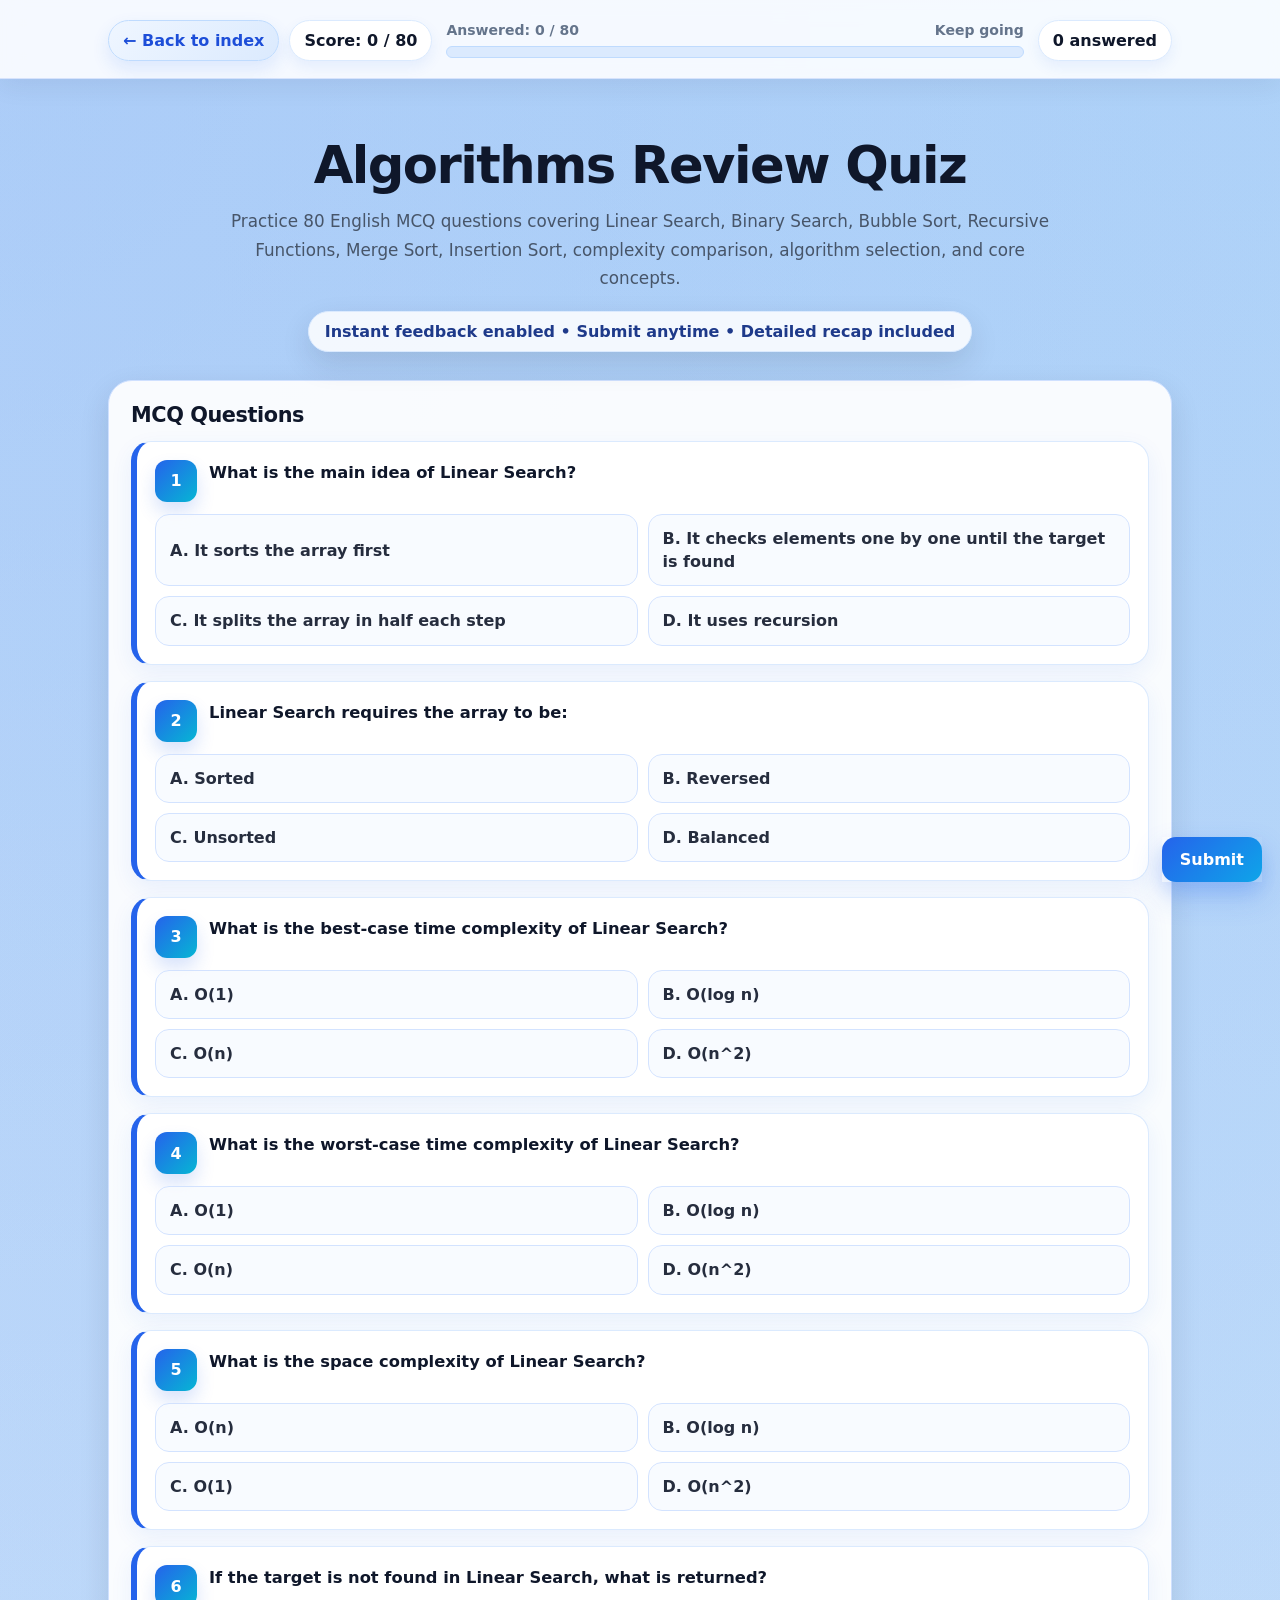
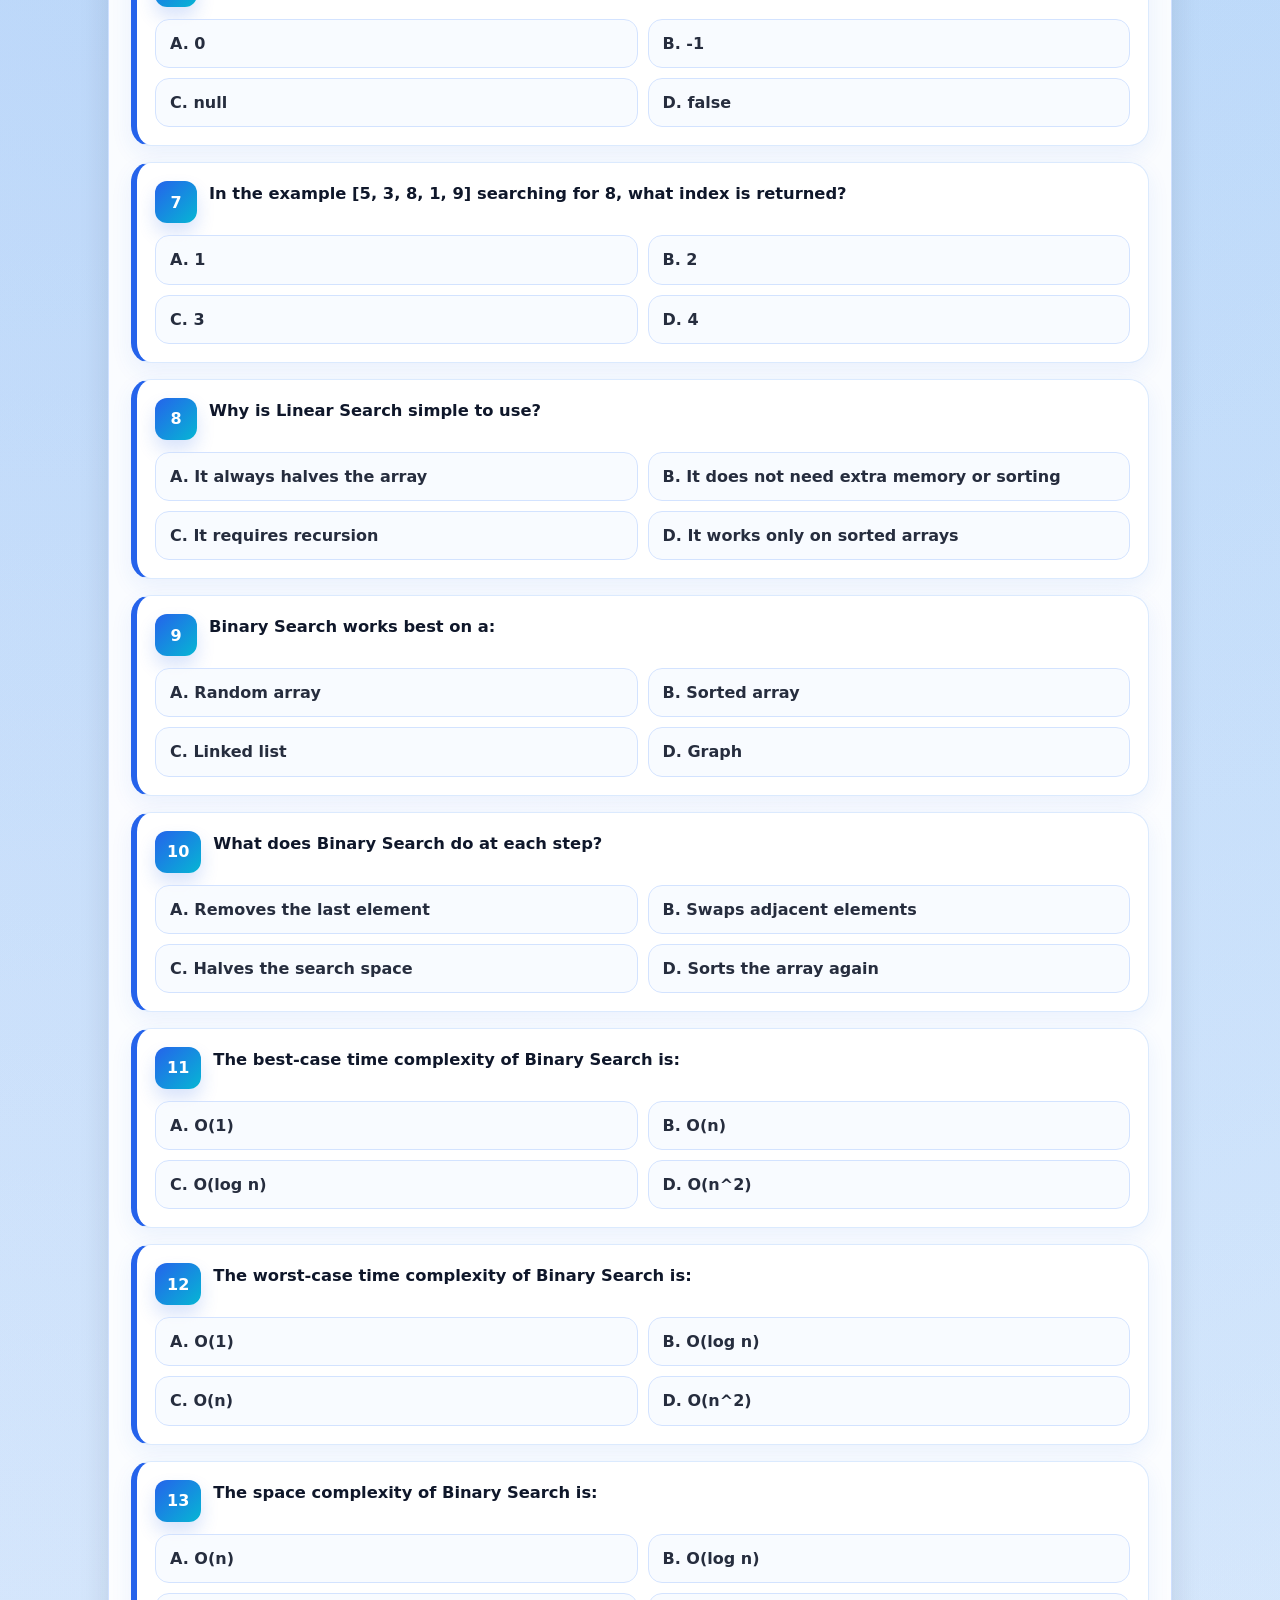
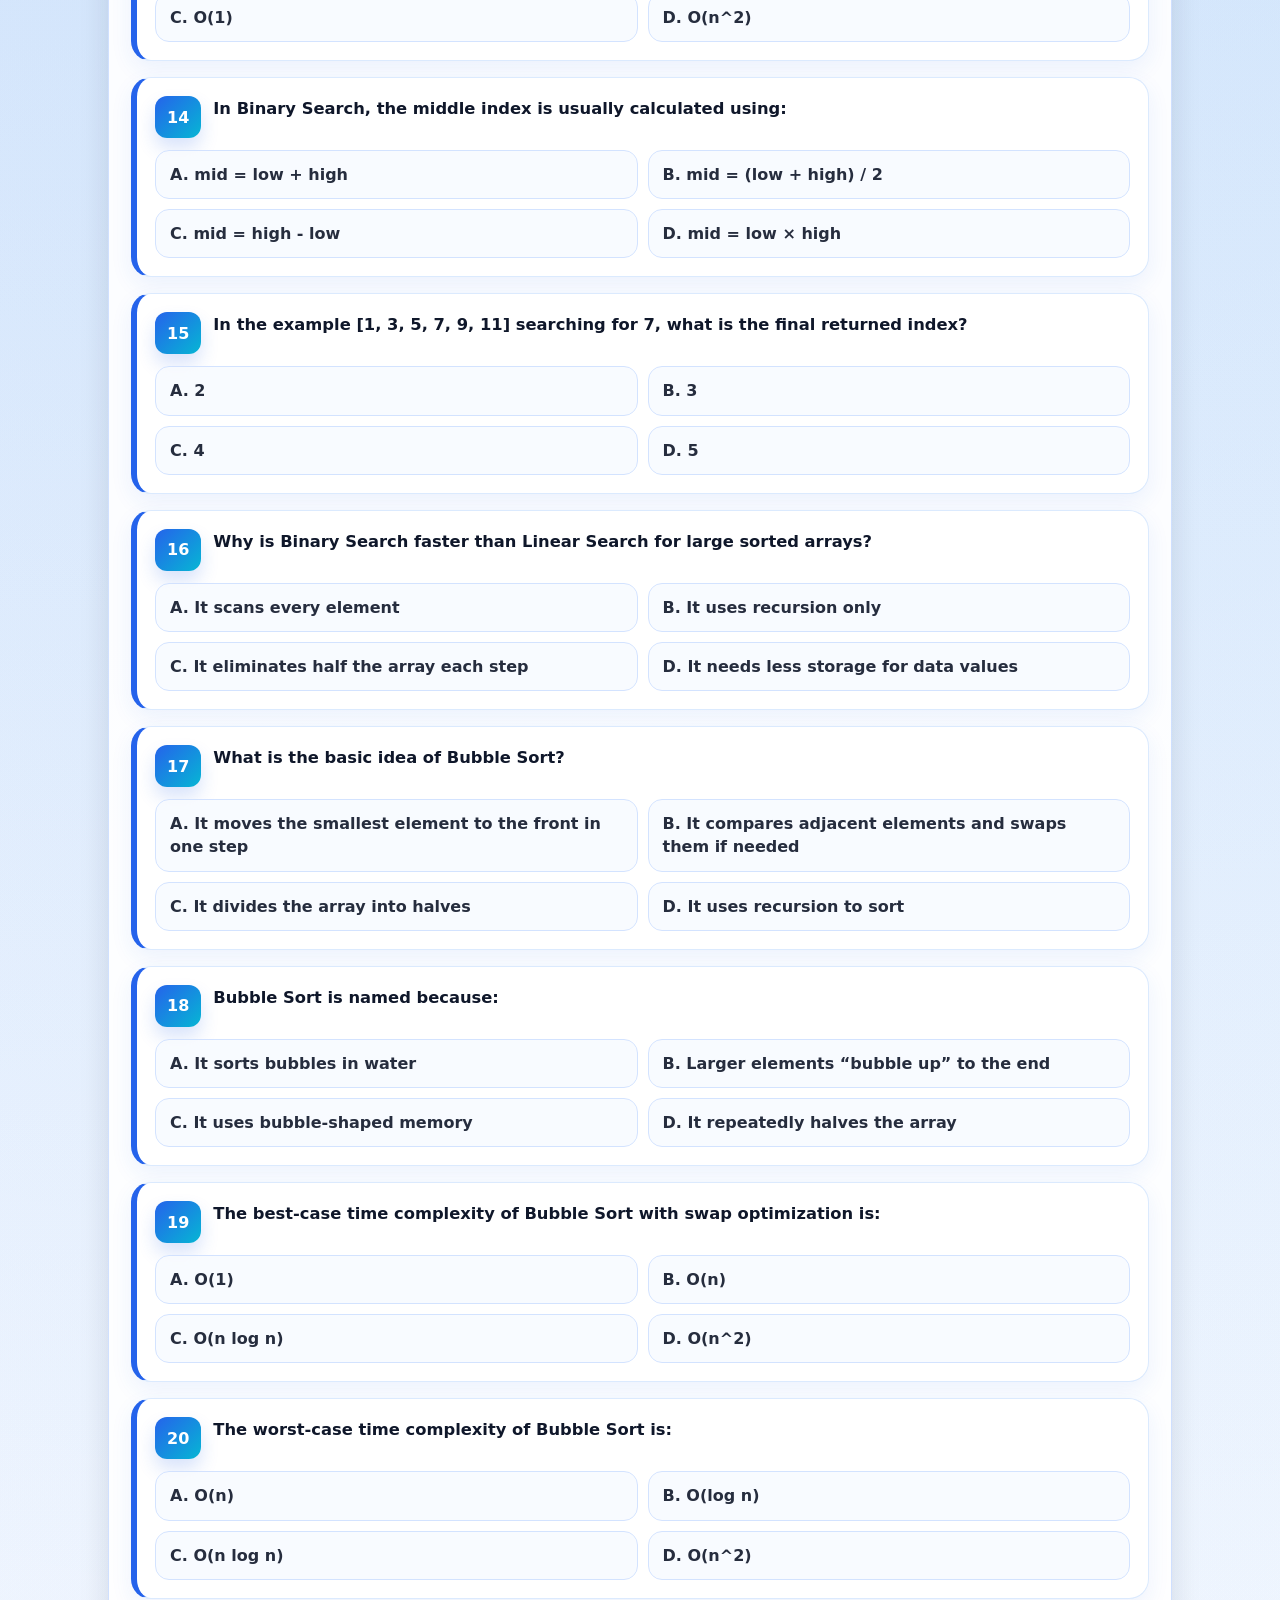
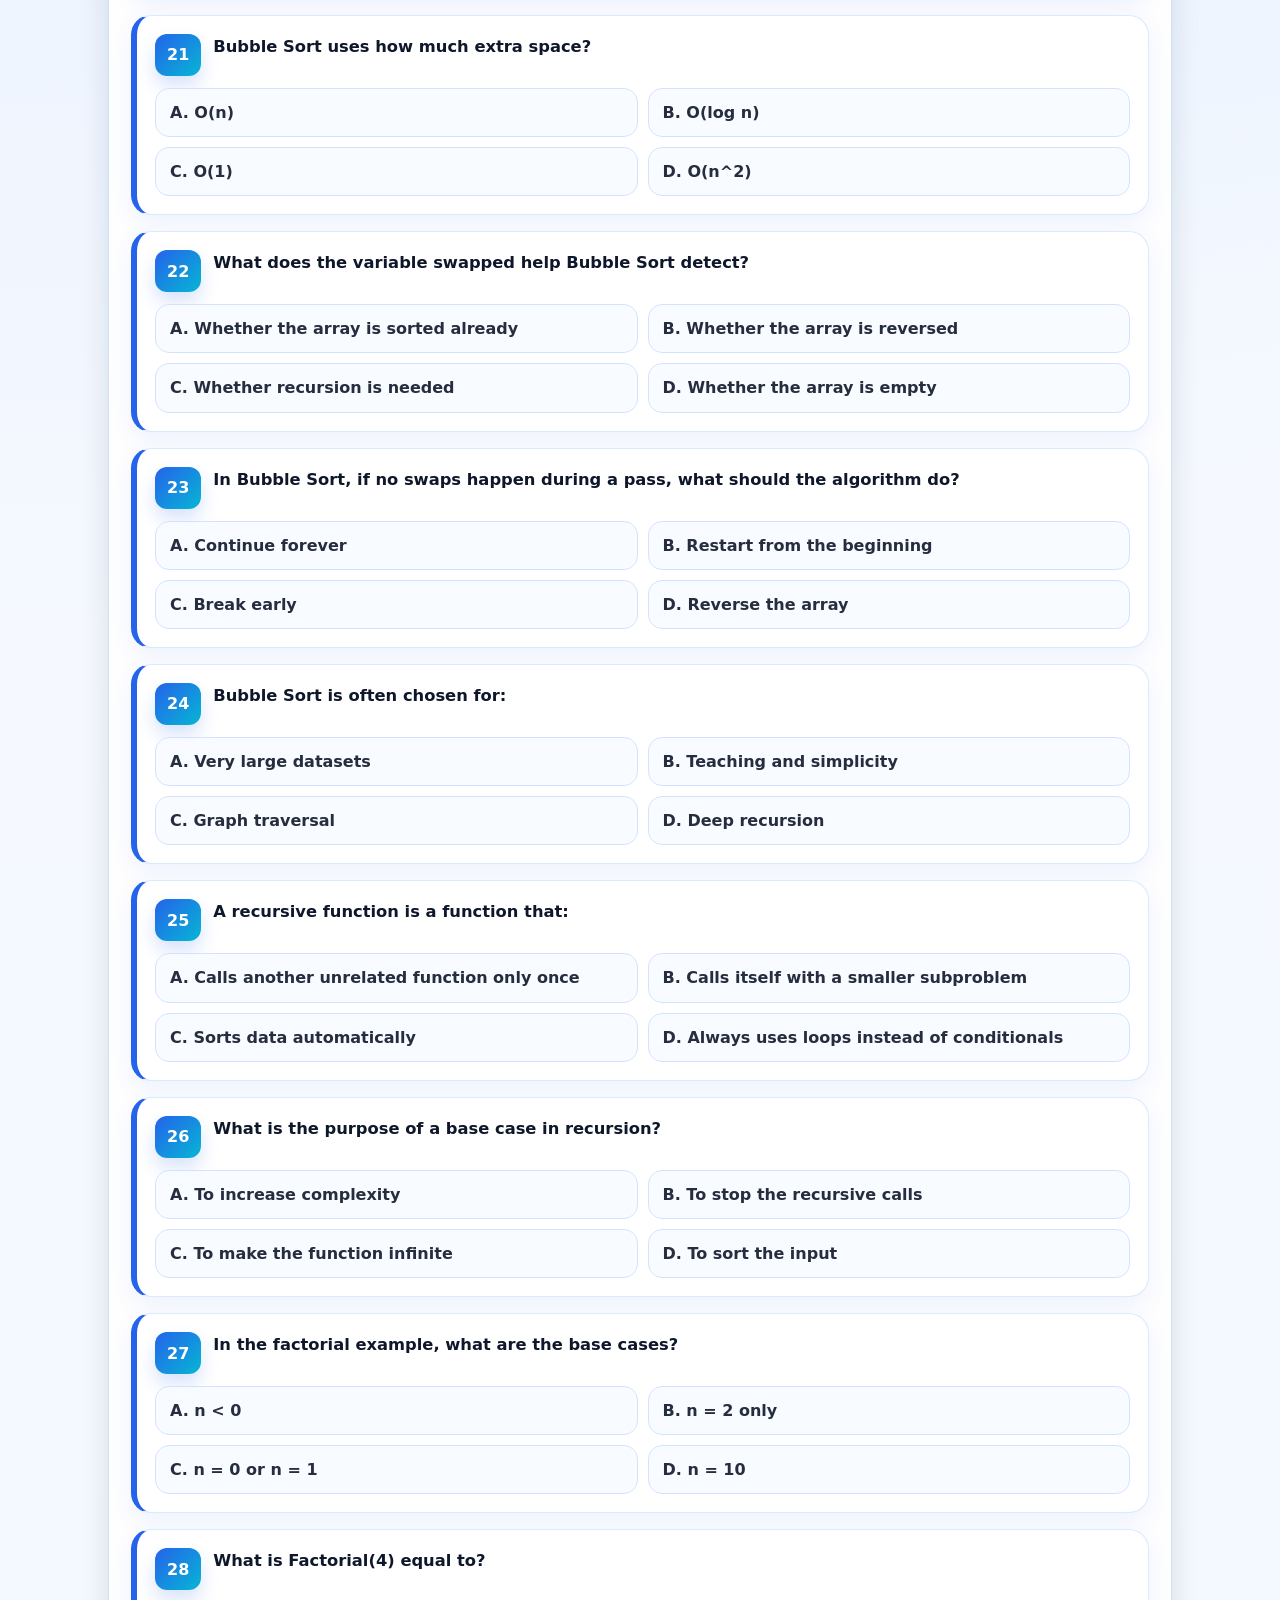
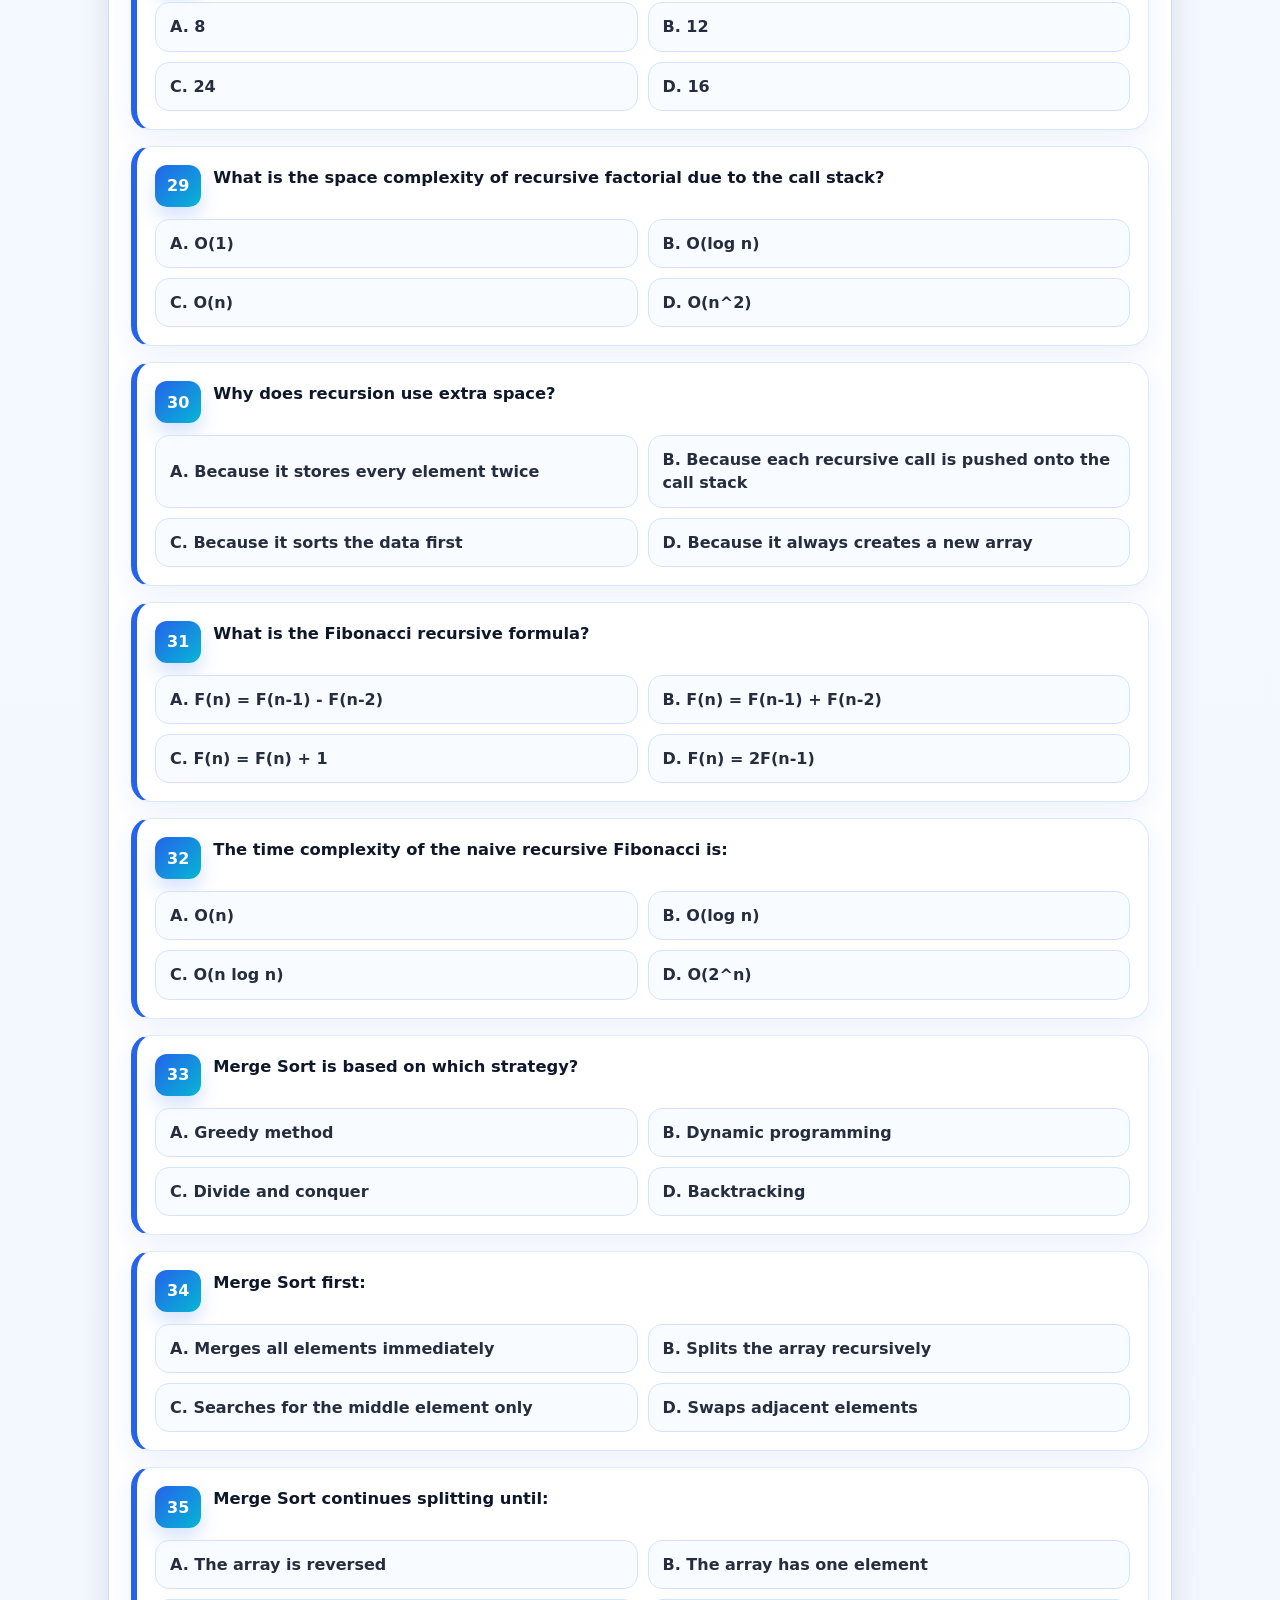
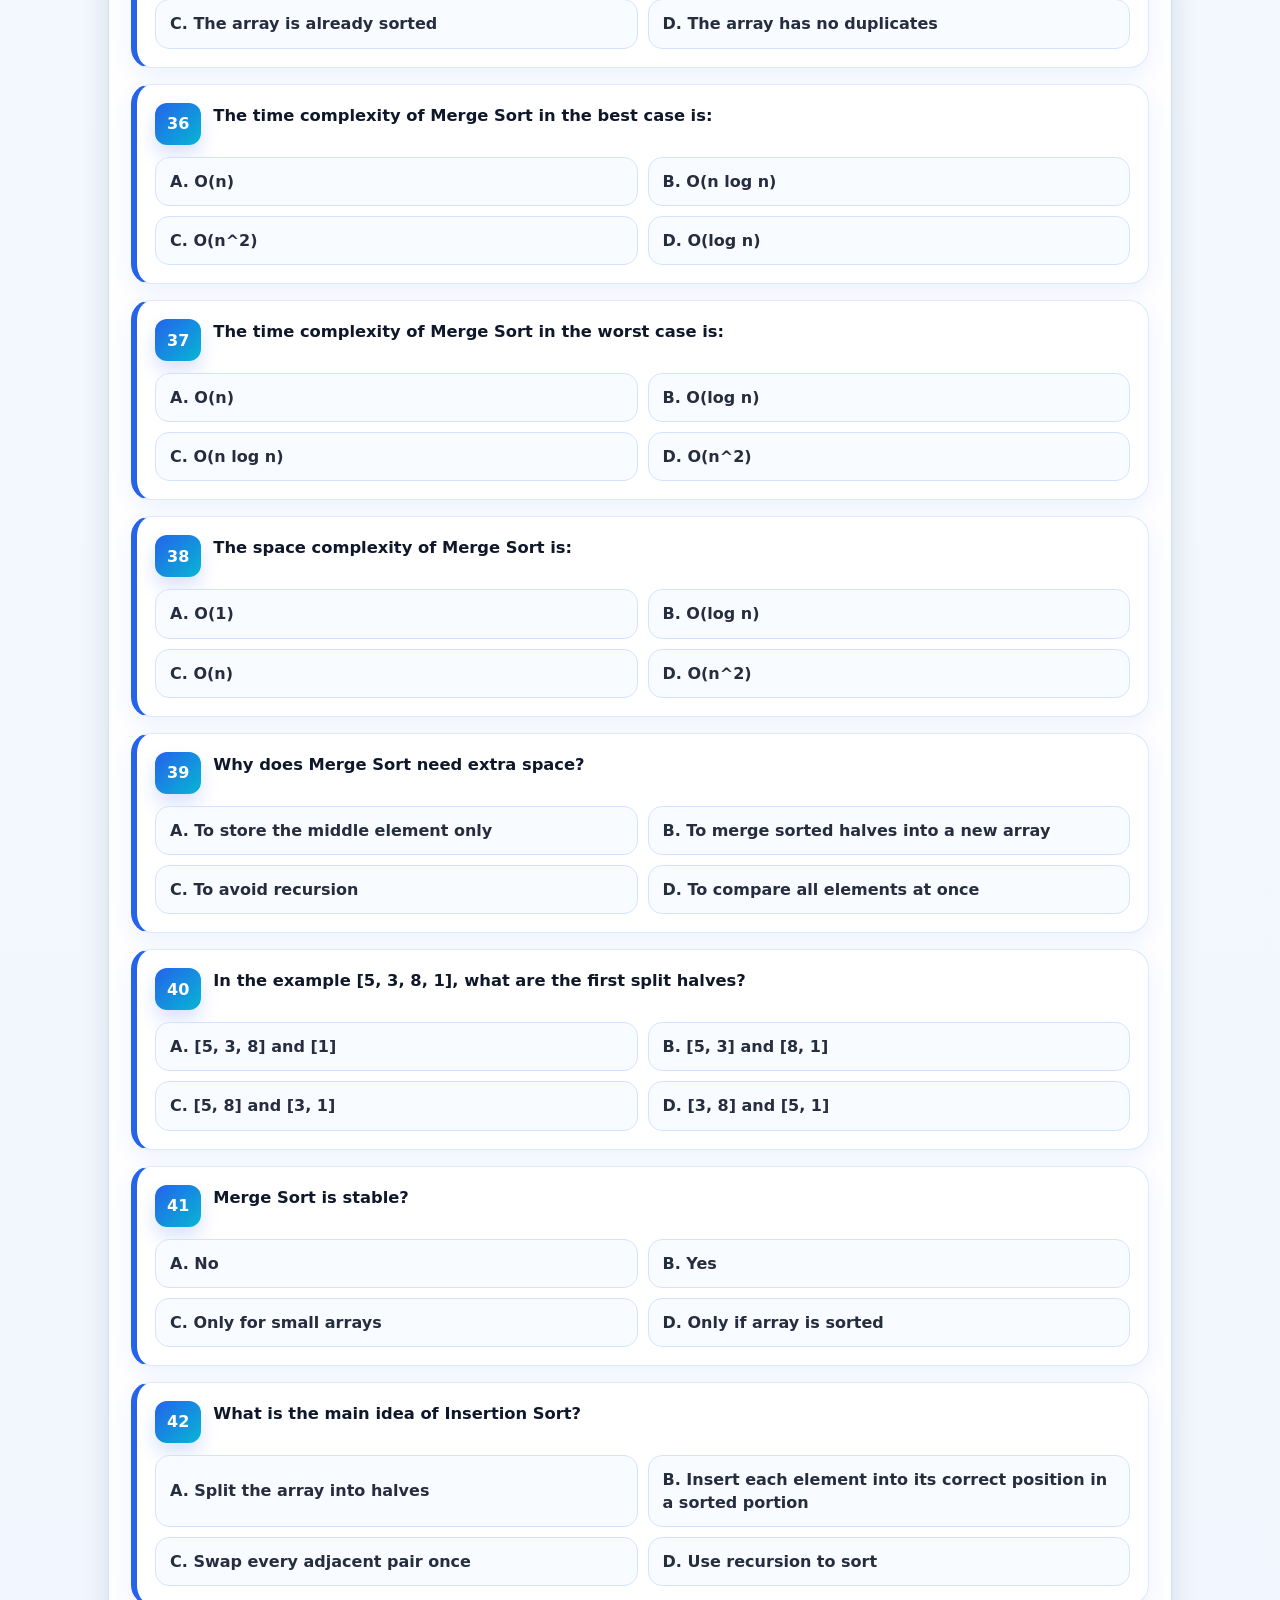
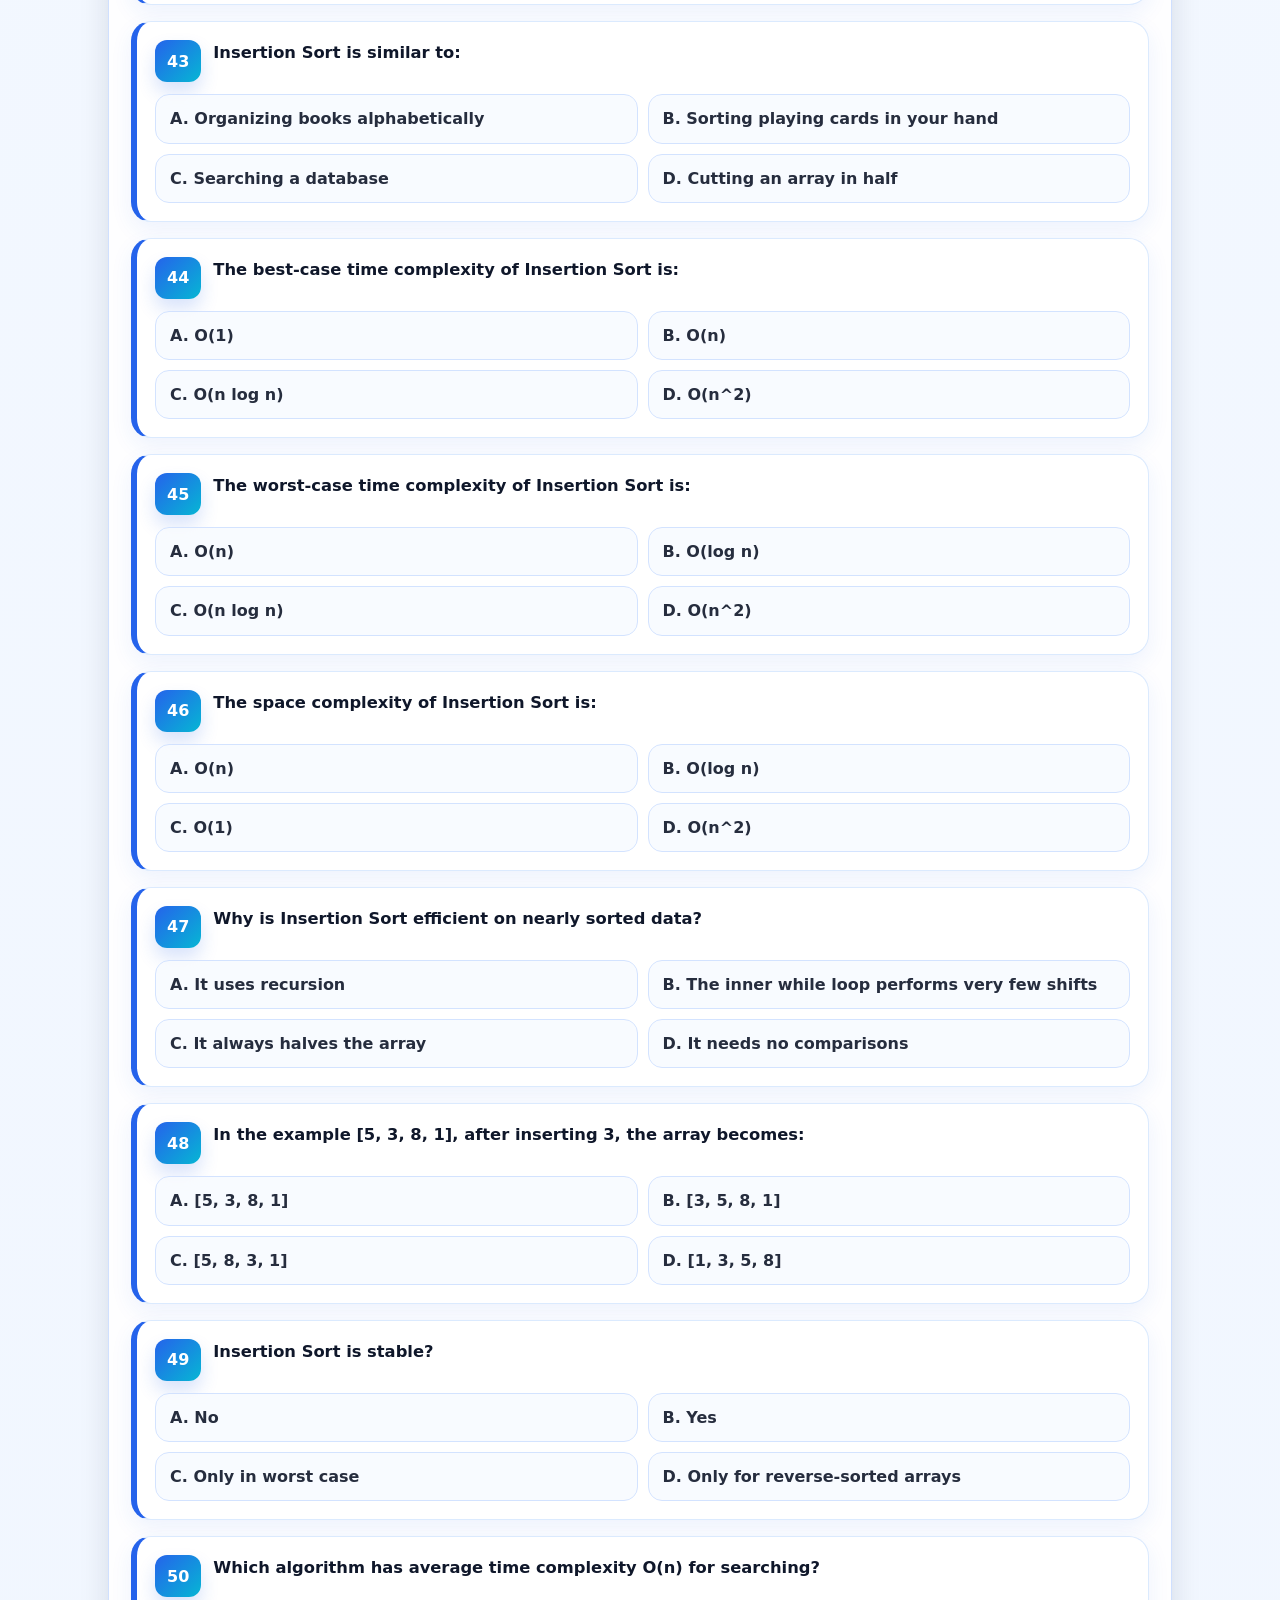
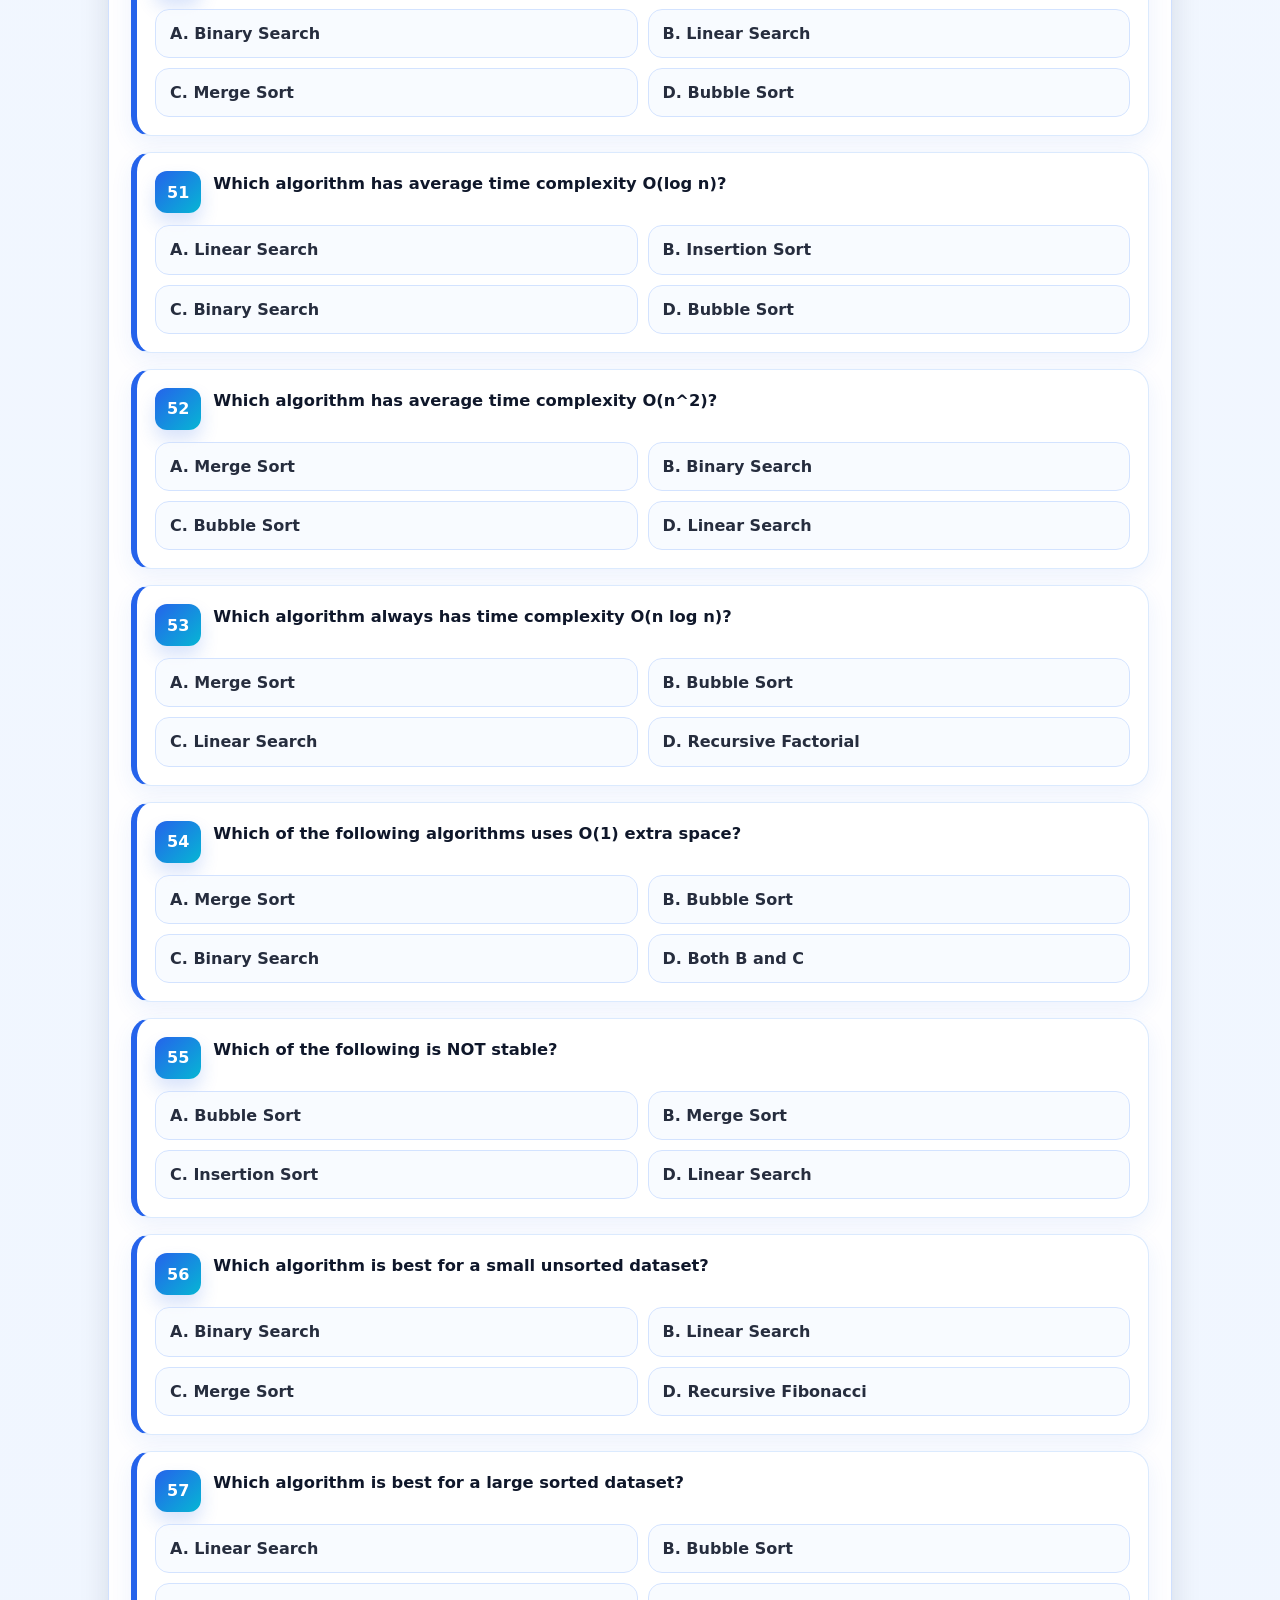
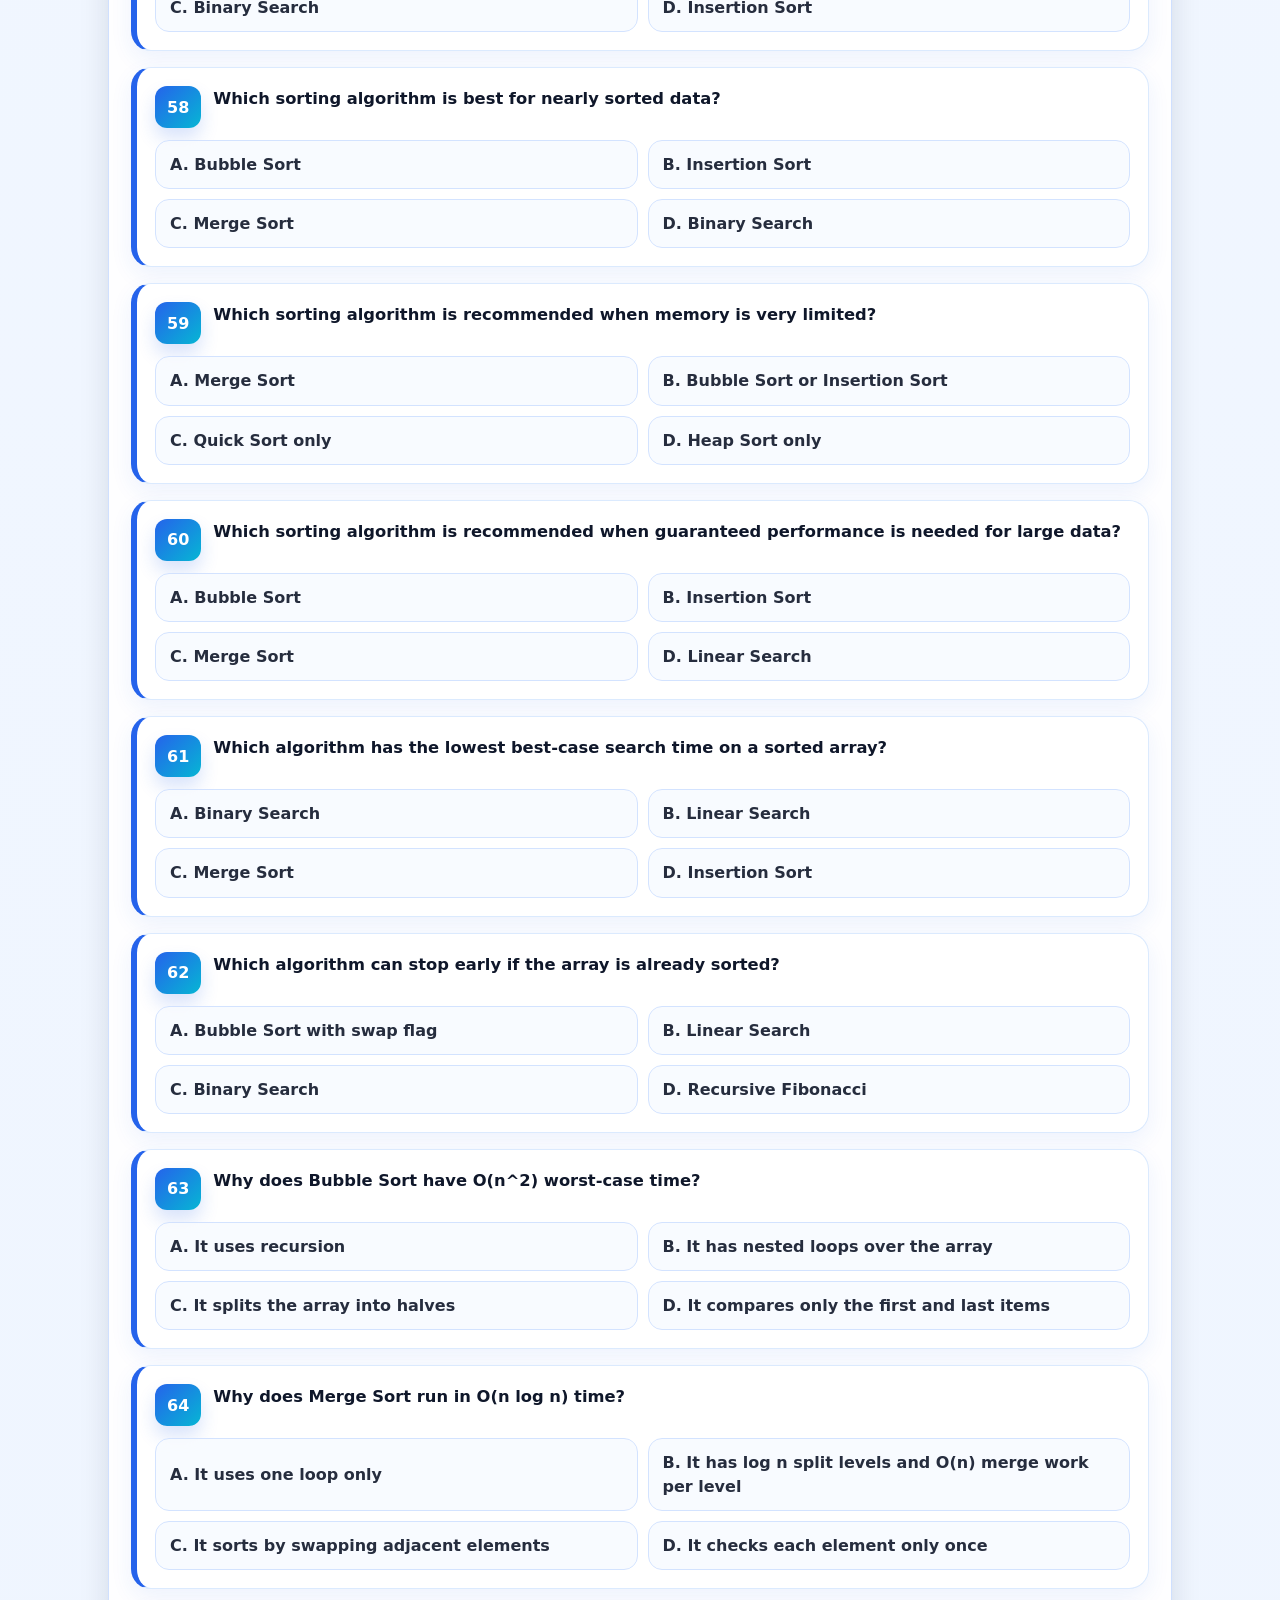
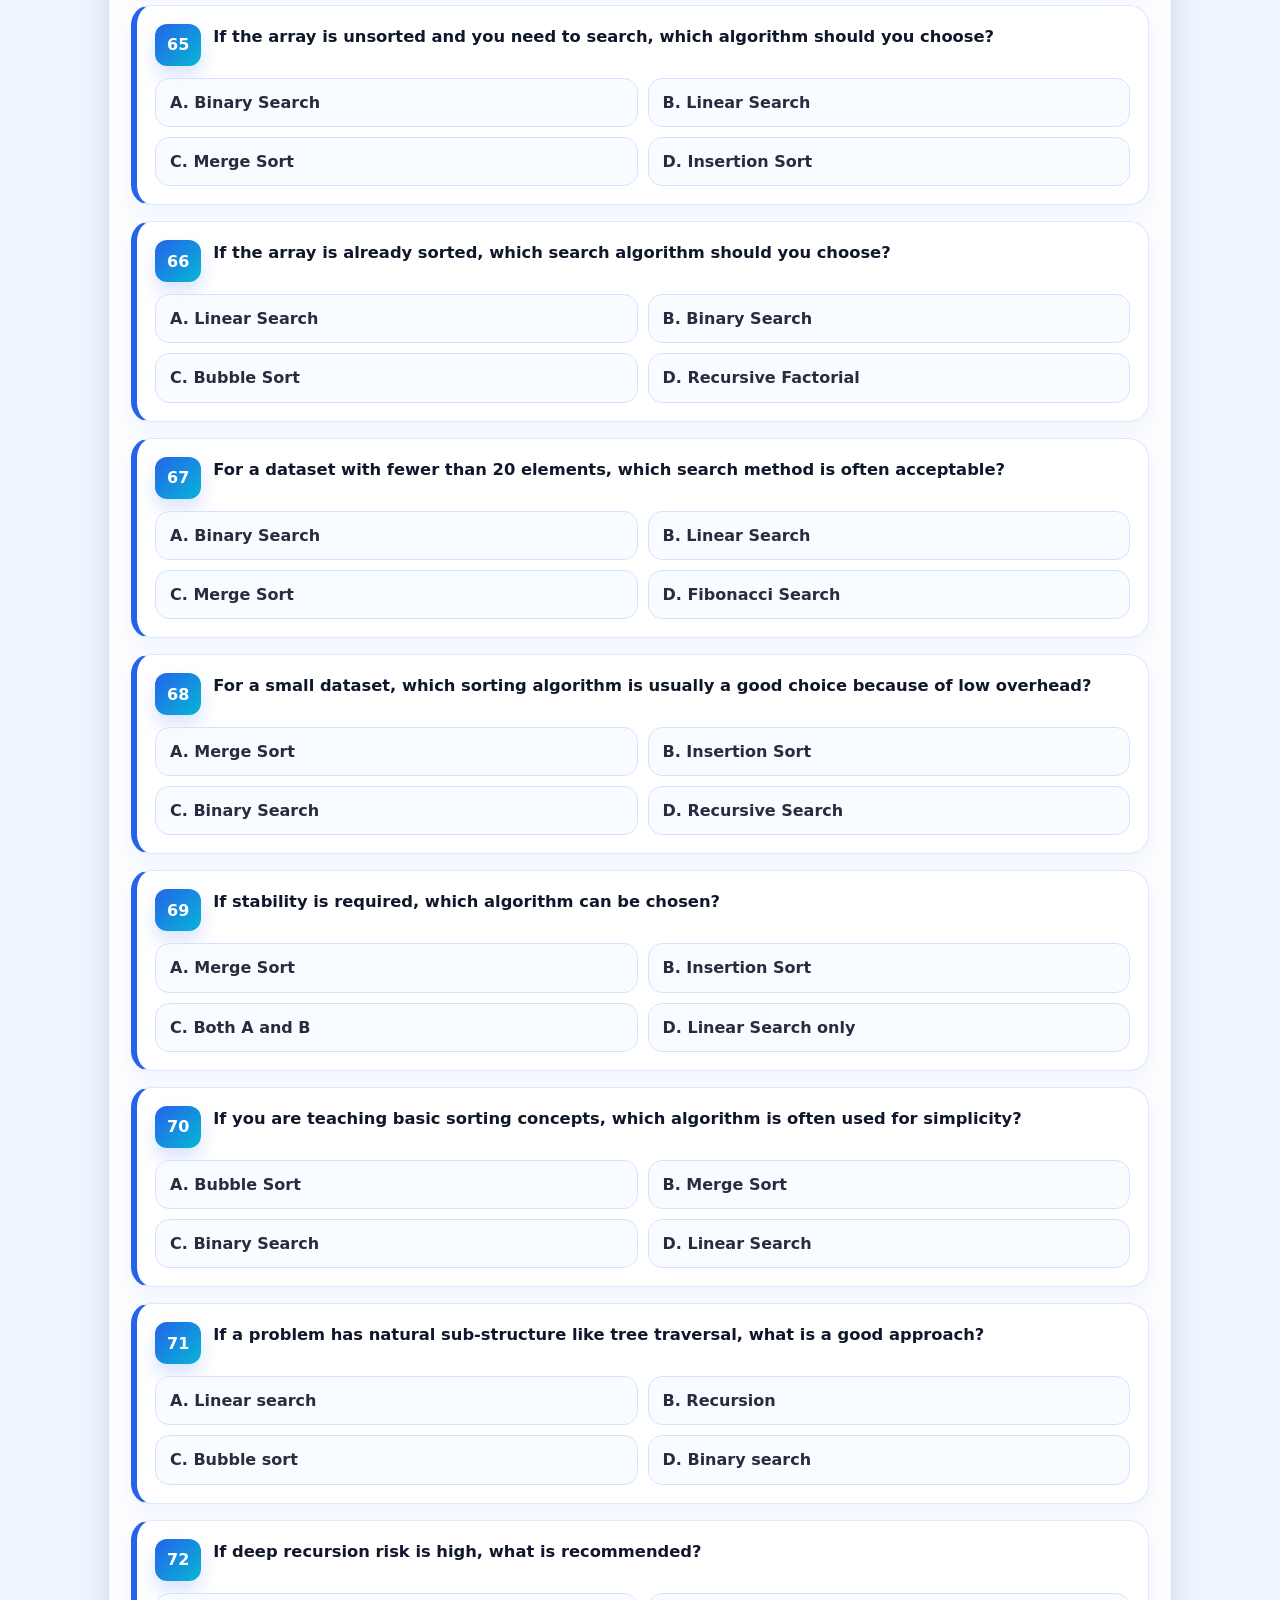
==== algorithms.html @ aff61e77 "Add files via upload" ====
<!DOCTYPE html>
<html lang="en">
<head>
  <meta charset="UTF-8" />
  <meta name="viewport" content="width=device-width, initial-scale=1.0" />
  <title>NPA Quiz Review - MCQ</title>
  <style>
    :root{
      --bg1:#0f172a;
      --bg2:#111827;
      --bg3:#1e293b;
      --card:#ffffff;
      --text:#0f172a;
      --muted:#64748b;
      --primary:#2563eb;
      --primary-2:#1d4ed8;
      --success:#16a34a;
      --danger:#dc2626;
      --warning:#f59e0b;
      --border:#dbeafe;
      --soft:#eff6ff;
      --shadow:0 12px 30px rgba(15, 23, 42, 0.12);
      --shadow-2:0 8px 18px rgba(37, 99, 235, 0.12);
      --radius:18px;
      --radius-sm:12px;
      --topbar-h:78px;
      --maxw:1100px;
    }

    *{box-sizing:border-box}
    html{scroll-behavior:smooth}
    body{
      margin:0;
      font-family: Inter, system-ui, -apple-system, BlinkMacSystemFont, "Segoe UI", Roboto, Arial, sans-serif;
      background:
        radial-gradient(circle at top left, rgba(37,99,235,.25), transparent 30%),
        radial-gradient(circle at top right, rgba(14,165,233,.18), transparent 28%),
        linear-gradient(180deg, #f8fbff 0%, #edf4ff 100%);
      color:var(--text);
    }

    a{text-decoration:none; color:inherit}
    button{
      font:inherit;
      border:none;
      cursor:pointer;
    }

    .topbar{
      position:fixed;
      top:0;
      left:0;
      right:0;
      z-index:1000;
      backdrop-filter: blur(10px);
      background: rgba(255,255,255,0.88);
      border-bottom:1px solid rgba(37,99,235,0.15);
      box-shadow:0 8px 24px rgba(15,23,42,.06);
    }

    .topbar-inner{
      max-width:var(--maxw);
      margin:0 auto;
      padding:14px 18px 12px;
      min-height:var(--topbar-h);
      display:grid;
      grid-template-columns:auto 1fr auto;
      gap:14px;
      align-items:center;
    }

    .topbar-left, .topbar-right{
      display:flex;
      align-items:center;
      gap:10px;
      flex-wrap:wrap;
    }

    .brand-pill{
      display:inline-flex;
      align-items:center;
      gap:8px;
      padding:10px 14px;
      border-radius:999px;
      background:linear-gradient(135deg, #eff6ff, #dbeafe);
      color:var(--primary-2);
      border:1px solid #bfdbfe;
      font-weight:700;
      box-shadow:var(--shadow-2);
    }

    .score-box, .answered-box{
      padding:10px 14px;
      border-radius:999px;
      background:#fff;
      border:1px solid #dbeafe;
      box-shadow:0 6px 14px rgba(37,99,235,.08);
      font-weight:700;
      color:#0f172a;
    }

    .progress-wrap{
      display:flex;
      flex-direction:column;
      gap:8px;
      min-width:0;
    }

    .progress-meta{
      display:flex;
      justify-content:space-between;
      gap:12px;
      align-items:center;
      font-size:14px;
      color:var(--muted);
      font-weight:600;
    }

    .progress-bar{
      width:100%;
      height:12px;
      background:#dbeafe;
      border-radius:999px;
      overflow:hidden;
      border:1px solid #bfdbfe;
    }

    .progress-fill{
      height:100%;
      width:0%;
      background:linear-gradient(90deg, #2563eb, #06b6d4);
      border-radius:999px;
      transition:width .3s ease;
    }

    .container{
      max-width:var(--maxw);
      margin:0 auto;
      padding:calc(var(--topbar-h) + 30px) 18px 60px;
    }

    .hero{
      text-align:center;
      padding:30px 16px 10px;
      margin-bottom:18px;
    }

    .hero h1{
      margin:0;
      font-size:clamp(2rem, 4vw, 3.4rem);
      line-height:1.08;
      color:#0f172a;
      letter-spacing:-0.03em;
    }

    .hero p{
      max-width:820px;
      margin:14px auto 0;
      color:#475569;
      font-size:1.05rem;
      line-height:1.7;
    }

    .hero-note{
      margin-top:18px;
      display:inline-flex;
      gap:10px;
      align-items:center;
      justify-content:center;
      flex-wrap:wrap;
      padding:10px 16px;
      border-radius:999px;
      background:rgba(255,255,255,.85);
      border:1px solid #dbeafe;
      box-shadow:var(--shadow);
      color:#1e3a8a;
      font-weight:700;
    }

    .main-card{
      background:rgba(255,255,255,.92);
      border:1px solid #cfe0ff;
      border-radius:24px;
      box-shadow:var(--shadow);
      overflow:hidden;
    }

    .quiz-area{
      padding:22px;
    }

    .section-title{
      margin:0 0 14px;
      font-size:1.3rem;
      color:#0f172a;
      letter-spacing:-0.02em;
    }

    .questions{
      display:flex;
      flex-direction:column;
      gap:16px;
    }

    .question-card{
      background:var(--card);
      border:1px solid var(--border);
      border-left:6px solid var(--primary);
      border-radius:20px;
      box-shadow:0 8px 22px rgba(37,99,235,.08);
      padding:18px;
      transition:transform .15s ease, box-shadow .15s ease;
    }

    .question-card:hover{
      transform:translateY(-1px);
      box-shadow:0 10px 26px rgba(37,99,235,.12);
    }

    .q-head{
      display:flex;
      justify-content:space-between;
      gap:12px;
      align-items:flex-start;
      margin-bottom:12px;
    }

    .q-num{
      display:inline-flex;
      align-items:center;
      justify-content:center;
      min-width:42px;
      height:42px;
      padding:0 12px;
      border-radius:12px;
      background:linear-gradient(135deg, #2563eb, #06b6d4);
      color:#fff;
      font-weight:800;
      box-shadow:0 10px 18px rgba(37,99,235,.18);
      flex-shrink:0;
    }

    .q-text{
      flex:1;
      margin:0;
      font-size:1.02rem;
      line-height:1.6;
      color:#0f172a;
      font-weight:700;
    }

    .options{
      display:grid;
      grid-template-columns:repeat(2, minmax(0,1fr));
      gap:10px;
    }

    .option{
      border:1px solid #cfe0ff;
      background:#f8fbff;
      color:#0f172a;
      padding:12px 14px;
      border-radius:14px;
      text-align:left;
      transition:all .15s ease;
      line-height:1.45;
      font-weight:600;
    }

    .option:hover:not(:disabled){
      transform:translateY(-1px);
      border-color:#93c5fd;
      background:#eef6ff;
    }

    .option:disabled{
      cursor:not-allowed;
      opacity:1;
    }

    .option.correct{
      background:rgba(22,163,74,.12);
      border-color:rgba(22,163,74,.35);
      color:#14532d;
    }

    .option.wrong{
      background:rgba(220,38,38,.10);
      border-color:rgba(220,38,38,.35);
      color:#7f1d1d;
    }

    .option.neutral{
      opacity:.9;
    }

    .feedback{
      margin-top:12px;
      padding:12px 14px;
      border-radius:14px;
      background:#f8fbff;
      border:1px solid #dbeafe;
      color:#334155;
      line-height:1.6;
      display:none;
    }

    .feedback.show{
      display:block;
    }

    .feedback strong{
      color:#0f172a;
    }

    .feedback.correct{
      background:rgba(22,163,74,.08);
      border-color:rgba(22,163,74,.22);
    }

    .feedback.wrong{
      background:rgba(220,38,38,.08);
      border-color:rgba(220,38,38,.22);
    }

    .actions{
      display:flex;
      justify-content:center;
      gap:12px;
      flex-wrap:wrap;
      padding:22px;
      border-top:1px solid #e2e8f0;
      background:linear-gradient(180deg, rgba(239,246,255,.5), rgba(255,255,255,.9));
      position:relative;
    }

    .btn{
      display:inline-flex;
      align-items:center;
      justify-content:center;
      gap:10px;
      padding:13px 18px;
      border-radius:14px;
      font-weight:800;
      transition:all .15s ease;
      box-shadow:0 8px 16px rgba(37,99,235,.12);
      white-space:nowrap;
    }

    .btn-primary{
      background:linear-gradient(135deg, var(--primary), #0ea5e9);
      color:#fff;
    }

    .btn-primary:hover{
      transform:translateY(-1px);
      box-shadow:0 12px 20px rgba(37,99,235,.18);
    }

    .btn-secondary{
      background:#fff;
      color:var(--primary-2);
      border:1px solid #bfdbfe;
    }

    .btn-secondary:hover{
      background:#eff6ff;
      transform:translateY(-1px);
    }

    .sticky-submit{
      position:fixed;
      right:18px;
      bottom:18px;
      z-index:1100;
      box-shadow:0 14px 30px rgba(37,99,235,.22);
    }

    .recap{
      margin-top:22px;
      background:rgba(255,255,255,.95);
      border:1px solid #cfe0ff;
      border-radius:24px;
      box-shadow:var(--shadow);
      overflow:hidden;
    }

    .recap-inner{
      padding:22px;
    }

    .summary-grid{
      display:grid;
      grid-template-columns:repeat(4, minmax(0,1fr));
      gap:12px;
      margin-bottom:18px;
    }

    .summary-box{
      background:linear-gradient(180deg, #ffffff, #f8fbff);
      border:1px solid #dbeafe;
      border-radius:18px;
      padding:14px;
      box-shadow:0 8px 18px rgba(37,99,235,.08);
    }

    .summary-box .label{
      font-size:.88rem;
      color:var(--muted);
      margin-bottom:6px;
      font-weight:700;
    }

    .summary-box .value{
      font-size:1.3rem;
      font-weight:900;
      color:#0f172a;
    }

    .recap-list{
      display:flex;
      flex-direction:column;
      gap:14px;
    }

    .recap-item{
      border-radius:18px;
      border:1px solid #dbeafe;
      background:#fff;
      padding:16px;
    }

    .recap-item.wrong{
      border-left:6px solid var(--danger);
      background:linear-gradient(180deg, #fff, #fff7f7);
    }

    .recap-item.skipped{
      border-left:6px solid var(--warning);
      background:linear-gradient(180deg, #fff, #fffaf0);
    }

    .recap-item.correct{
      border-left:6px solid var(--success);
      background:linear-gradient(180deg, #fff, #f7fff9);
    }

    .recap-q{
      font-weight:800;
      margin:0 0 8px;
      color:#0f172a;
      line-height:1.5;
    }

    .recap-meta{
      display:flex;
      gap:10px;
      flex-wrap:wrap;
      margin-bottom:8px;
      font-size:.95rem;
      color:#334155;
      font-weight:600;
    }

    .tag{
      display:inline-flex;
      align-items:center;
      gap:6px;
      padding:6px 10px;
      border-radius:999px;
      font-size:.85rem;
      font-weight:800;
    }

    .tag.correct{background:rgba(22,163,74,.12); color:#166534}
    .tag.wrong{background:rgba(220,38,38,.12); color:#991b1b}
    .tag.skipped{background:rgba(245,158,11,.15); color:#92400e}

    .recap-exp{
      margin:0;
      color:#475569;
      line-height:1.65;
    }

    .footer{
      text-align:center;
      color:#64748b;
      padding:24px 12px 6px;
      font-size:.95rem;
    }

    .hidden{display:none !important}

    @media (max-width: 900px){
      .summary-grid{grid-template-columns:repeat(2, minmax(0,1fr))}
      .topbar-inner{
        grid-template-columns:1fr;
        gap:10px;
      }
      .topbar-left, .topbar-right{
        justify-content:space-between;
      }
    }

    @media (max-width: 720px){
      .options{grid-template-columns:1fr}
      .q-head{flex-direction:column}
      .summary-grid{grid-template-columns:1fr}
      .actions{padding:18px}
      .quiz-area, .recap-inner{padding:16px}
      .sticky-submit{
        left:18px;
        right:18px;
        bottom:14px;
      }
      .sticky-submit .btn{
        width:100%;
      }
      .container{
        padding-left:12px;
        padding-right:12px;
      }
    }
  </style>
</head>
<body>
  <header class="topbar">
    <div class="topbar-inner">
      <div class="topbar-left">
        <a class="brand-pill" href="index.html" title="Back to index">← Back to index</a>
        <div class="score-box" id="scoreBox">Score: 0 / 80</div>
      </div>

      <div class="progress-wrap">
        <div class="progress-meta">
          <span id="answeredText">Answered: 0 / 80</span>
          <span id="statusText">Keep going</span>
        </div>
        <div class="progress-bar" aria-label="Quiz progress">
          <div class="progress-fill" id="progressFill"></div>
        </div>
      </div>

      <div class="topbar-right">
        <div class="answered-box" id="answeredBox">0 answered</div>
      </div>
    </div>
  </header>

  <main class="container">
    <section class="hero">
      <h1>Algorithms Review Quiz</h1>
      <p>
        Practice 80 English MCQ questions covering Linear Search, Binary Search, Bubble Sort, Recursive Functions, Merge Sort, Insertion Sort, complexity comparison, algorithm selection, and core concepts.
      </p>
      <div class="hero-note">Instant feedback enabled • Submit anytime • Detailed recap included</div>
    </section>

    <section class="main-card" aria-labelledby="quizTitle">
      <div class="quiz-area">
        <h2 class="section-title" id="quizTitle">MCQ Questions</h2>
        <div id="quizContainer" class="questions"></div>
      </div>

      <div class="actions">
        <button class="btn btn-primary" id="submitBtn">Submit &amp; See Results</button>
        <a class="btn btn-secondary" href="index.html">Back to index</a>
      </div>
    </section>

    <section class="recap hidden" id="recapSection">
      <div class="recap-inner">
        <h2 class="section-title">Recap Results</h2>
        <div class="summary-grid">
          <div class="summary-box">
            <div class="label">Final Score</div>
            <div class="value" id="finalScore">0 / 80</div>
          </div>
          <div class="summary-box">
            <div class="label">Correct</div>
            <div class="value" id="correctCount">0</div>
          </div>
          <div class="summary-box">
            <div class="label">Wrong</div>
            <div class="value" id="wrongCount">0</div>
          </div>
          <div class="summary-box">
            <div class="label">Skipped</div>
            <div class="value" id="skippedCount">0</div>
          </div>
        </div>
        <div id="recapList" class="recap-list"></div>
      </div>
    </section>

    <div class="footer">NPA MCQ Review • Built for quick practice and self-checking</div>
  </main>

  <div class="sticky-submit">
    <button class="btn btn-primary" id="stickySubmitBtn">Submit</button>
  </div>

  <script>
    const questions = [
      { q: 'What is the main idea of Linear Search?', opts: ['It sorts the array first', 'It checks elements one by one until the target is found', 'It splits the array in half each step', 'It uses recursion'], ans: 1, exp: 'Linear Search checks each element sequentially until the target is found or the list ends.' },
      { q: 'Linear Search requires the array to be:', opts: ['Sorted', 'Reversed', 'Unsorted', 'Balanced'], ans: 2, exp: 'Linear Search works on unsorted arrays, so sorting is not required.' },
      { q: 'What is the best-case time complexity of Linear Search?', opts: ['O(1)', 'O(log n)', 'O(n)', 'O(n^2)'], ans: 0, exp: 'If the target is found at the first position, Linear Search takes constant time.' },
      { q: 'What is the worst-case time complexity of Linear Search?', opts: ['O(1)', 'O(log n)', 'O(n)', 'O(n^2)'], ans: 2, exp: 'In the worst case, Linear Search checks every element, so the time is O(n).' },
      { q: 'What is the space complexity of Linear Search?', opts: ['O(n)', 'O(log n)', 'O(1)', 'O(n^2)'], ans: 2, exp: 'Linear Search uses only a few variables, so it needs constant extra space.' },
      { q: 'If the target is not found in Linear Search, what is returned?', opts: ['0', '-1', 'null', 'false'], ans: 1, exp: 'A common convention is to return -1 to indicate the target was not found.' },
      { q: 'In the example [5, 3, 8, 1, 9] searching for 8, what index is returned?', opts: ['1', '2', '3', '4'], ans: 1, exp: 'The value 8 is at index 2 if indexing starts from 0.' },
      { q: 'Why is Linear Search simple to use?', opts: ['It always halves the array', 'It does not need extra memory or sorting', 'It requires recursion', 'It works only on sorted arrays'], ans: 1, exp: 'Its logic is straightforward and does not require preprocessing.' },
      { q: 'Binary Search works best on a:', opts: ['Random array', 'Sorted array', 'Linked list', 'Graph'], ans: 1, exp: 'Binary Search requires a sorted array to correctly eliminate half the search space each step.' },
      { q: 'What does Binary Search do at each step?', opts: ['Removes the last element', 'Swaps adjacent elements', 'Halves the search space', 'Sorts the array again'], ans: 2, exp: 'Binary Search compares with the middle element and discards half of the remaining range.' },
      { q: 'The best-case time complexity of Binary Search is:', opts: ['O(1)', 'O(n)', 'O(log n)', 'O(n^2)'], ans: 0, exp: 'If the target is exactly at the middle on the first check, Binary Search finishes in constant time.' },
      { q: 'The worst-case time complexity of Binary Search is:', opts: ['O(1)', 'O(log n)', 'O(n)', 'O(n^2)'], ans: 1, exp: 'Binary Search repeatedly halves the search space, which gives O(log n) time in the worst case.' },
      { q: 'The space complexity of Binary Search is:', opts: ['O(n)', 'O(log n)', 'O(1)', 'O(n^2)'], ans: 2, exp: 'The iterative form of Binary Search uses constant extra space.' },
      { q: 'In Binary Search, the middle index is usually calculated using:', opts: ['mid = low + high', 'mid = (low + high) / 2', 'mid = high - low', 'mid = low × high'], ans: 1, exp: 'The middle index is commonly computed as the average of low and high.' },
      { q: 'In the example [1, 3, 5, 7, 9, 11] searching for 7, what is the final returned index?', opts: ['2', '3', '4', '5'], ans: 1, exp: 'The value 7 is at index 3 using zero-based indexing.' },
      { q: 'Why is Binary Search faster than Linear Search for large sorted arrays?', opts: ['It scans every element', 'It uses recursion only', 'It eliminates half the array each step', 'It needs less storage for data values'], ans: 2, exp: 'By discarding half the array on each comparison, Binary Search reduces the number of steps dramatically.' },
      { q: 'What is the basic idea of Bubble Sort?', opts: ['It moves the smallest element to the front in one step', 'It compares adjacent elements and swaps them if needed', 'It divides the array into halves', 'It uses recursion to sort'], ans: 1, exp: 'Bubble Sort works by repeatedly comparing neighboring elements and swapping out-of-order pairs.' },
      { q: 'Bubble Sort is named because:', opts: ['It sorts bubbles in water', 'Larger elements “bubble up” to the end', 'It uses bubble-shaped memory', 'It repeatedly halves the array'], ans: 1, exp: 'As passes continue, larger values move toward the end of the array.' },
      { q: 'The best-case time complexity of Bubble Sort with swap optimization is:', opts: ['O(1)', 'O(n)', 'O(n log n)', 'O(n^2)'], ans: 1, exp: 'With an early-exit flag, Bubble Sort can finish in linear time when the array is already sorted.' },
      { q: 'The worst-case time complexity of Bubble Sort is:', opts: ['O(n)', 'O(log n)', 'O(n log n)', 'O(n^2)'], ans: 3, exp: 'Bubble Sort uses nested passes, leading to quadratic time in the worst case.' },
      { q: 'Bubble Sort uses how much extra space?', opts: ['O(n)', 'O(log n)', 'O(1)', 'O(n^2)'], ans: 2, exp: 'Bubble Sort is in-place and only uses a small number of temporary variables.' },
      { q: 'What does the variable swapped help Bubble Sort detect?', opts: ['Whether the array is sorted already', 'Whether the array is reversed', 'Whether recursion is needed', 'Whether the array is empty'], ans: 0, exp: 'If no swap occurs in a pass, the array is already sorted.' },
      { q: 'In Bubble Sort, if no swaps happen during a pass, what should the algorithm do?', opts: ['Continue forever', 'Restart from the beginning', 'Break early', 'Reverse the array'], ans: 2, exp: 'No swaps mean the array is sorted, so the algorithm can stop early.' },
      { q: 'Bubble Sort is often chosen for:', opts: ['Very large datasets', 'Teaching and simplicity', 'Graph traversal', 'Deep recursion'], ans: 1, exp: 'Bubble Sort is easy to understand, which makes it useful for teaching basic sorting concepts.' },
      { q: 'A recursive function is a function that:', opts: ['Calls another unrelated function only once', 'Calls itself with a smaller subproblem', 'Sorts data automatically', 'Always uses loops instead of conditionals'], ans: 1, exp: 'Recursion means a function solves a problem by calling itself on a smaller version of the same problem.' },
      { q: 'What is the purpose of a base case in recursion?', opts: ['To increase complexity', 'To stop the recursive calls', 'To make the function infinite', 'To sort the input'], ans: 1, exp: 'The base case prevents infinite recursion by telling the function when to stop.' },
      { q: 'In the factorial example, what are the base cases?', opts: ['n < 0', 'n = 2 only', 'n = 0 or n = 1', 'n = 10'], ans: 2, exp: 'Factorial is usually defined with base cases 0! = 1 and 1! = 1.' },
      { q: 'What is Factorial(4) equal to?', opts: ['8', '12', '24', '16'], ans: 2, exp: 'Factorial(4) = 4 × 3 × 2 × 1 = 24.' },
      { q: 'What is the space complexity of recursive factorial due to the call stack?', opts: ['O(1)', 'O(log n)', 'O(n)', 'O(n^2)'], ans: 2, exp: 'Each recursive call uses stack space, so the depth is proportional to n.' },
      { q: 'Why does recursion use extra space?', opts: ['Because it stores every element twice', 'Because each recursive call is pushed onto the call stack', 'Because it sorts the data first', 'Because it always creates a new array'], ans: 1, exp: 'Every recursive call needs stack memory until it returns.' },
      { q: 'What is the Fibonacci recursive formula?', opts: ['F(n) = F(n-1) - F(n-2)', 'F(n) = F(n-1) + F(n-2)', 'F(n) = F(n) + 1', 'F(n) = 2F(n-1)'], ans: 1, exp: 'The Fibonacci sequence is defined by the sum of the two previous terms.' },
      { q: 'The time complexity of the naive recursive Fibonacci is:', opts: ['O(n)', 'O(log n)', 'O(n log n)', 'O(2^n)'], ans: 3, exp: 'The naive recursive version repeats many subproblems, causing exponential time.' },
      { q: 'Merge Sort is based on which strategy?', opts: ['Greedy method', 'Dynamic programming', 'Divide and conquer', 'Backtracking'], ans: 2, exp: 'Merge Sort divides the problem into smaller parts and then combines them.' },
      { q: 'Merge Sort first:', opts: ['Merges all elements immediately', 'Splits the array recursively', 'Searches for the middle element only', 'Swaps adjacent elements'], ans: 1, exp: 'The algorithm starts by recursively splitting the array into halves.' },
      { q: 'Merge Sort continues splitting until:', opts: ['The array is reversed', 'The array has one element', 'The array is already sorted', 'The array has no duplicates'], ans: 1, exp: 'A single-element array is already sorted, so recursion stops there.' },
      { q: 'The time complexity of Merge Sort in the best case is:', opts: ['O(n)', 'O(n log n)', 'O(n^2)', 'O(log n)'], ans: 1, exp: 'Merge Sort does the same divide-and-conquer work regardless of initial order.' },
      { q: 'The time complexity of Merge Sort in the worst case is:', opts: ['O(n)', 'O(log n)', 'O(n log n)', 'O(n^2)'], ans: 2, exp: 'Merge Sort consistently runs in O(n log n) time in the worst case.' },
      { q: 'The space complexity of Merge Sort is:', opts: ['O(1)', 'O(log n)', 'O(n)', 'O(n^2)'], ans: 2, exp: 'Merge Sort needs extra arrays for merging, so it uses linear extra space.' },
      { q: 'Why does Merge Sort need extra space?', opts: ['To store the middle element only', 'To merge sorted halves into a new array', 'To avoid recursion', 'To compare all elements at once'], ans: 1, exp: 'During merging, elements are copied into temporary storage to build the sorted result.' },
      { q: 'In the example [5, 3, 8, 1], what are the first split halves?', opts: ['[5, 3, 8] and [1]', '[5, 3] and [8, 1]', '[5, 8] and [3, 1]', '[3, 8] and [5, 1]'], ans: 1, exp: 'The first split divides the array into two equal halves.' },
      { q: 'Merge Sort is stable?', opts: ['No', 'Yes', 'Only for small arrays', 'Only if array is sorted'], ans: 1, exp: 'Merge Sort preserves the relative order of equal elements when implemented in the stable form.' },
      { q: 'What is the main idea of Insertion Sort?', opts: ['Split the array into halves', 'Insert each element into its correct position in a sorted portion', 'Swap every adjacent pair once', 'Use recursion to sort'], ans: 1, exp: 'Insertion Sort grows a sorted section one element at a time.' },
      { q: 'Insertion Sort is similar to:', opts: ['Organizing books alphabetically', 'Sorting playing cards in your hand', 'Searching a database', 'Cutting an array in half'], ans: 1, exp: 'A common analogy is arranging playing cards as you pick them up one by one.' },
      { q: 'The best-case time complexity of Insertion Sort is:', opts: ['O(1)', 'O(n)', 'O(n log n)', 'O(n^2)'], ans: 1, exp: 'If the array is already nearly sorted, Insertion Sort can run in linear time.' },
      { q: 'The worst-case time complexity of Insertion Sort is:', opts: ['O(n)', 'O(log n)', 'O(n log n)', 'O(n^2)'], ans: 3, exp: 'When the array is reverse sorted, many shifts are needed, producing quadratic time.' },
      { q: 'The space complexity of Insertion Sort is:', opts: ['O(n)', 'O(log n)', 'O(1)', 'O(n^2)'], ans: 2, exp: 'Insertion Sort sorts in place and uses constant extra space.' },
      { q: 'Why is Insertion Sort efficient on nearly sorted data?', opts: ['It uses recursion', 'The inner while loop performs very few shifts', 'It always halves the array', 'It needs no comparisons'], ans: 1, exp: 'When the array is nearly sorted, only a few movements are needed for each inserted element.' },
      { q: 'In the example [5, 3, 8, 1], after inserting 3, the array becomes:', opts: ['[5, 3, 8, 1]', '[3, 5, 8, 1]', '[5, 8, 3, 1]', '[1, 3, 5, 8]'], ans: 1, exp: 'The 3 is inserted before 5, making the first two elements sorted.' },
      { q: 'Insertion Sort is stable?', opts: ['No', 'Yes', 'Only in worst case', 'Only for reverse-sorted arrays'], ans: 1, exp: 'Insertion Sort keeps equal elements in their original relative order when implemented normally.' },
      { q: 'Which algorithm has average time complexity O(n) for searching?', opts: ['Binary Search', 'Linear Search', 'Merge Sort', 'Bubble Sort'], ans: 1, exp: 'Linear Search scans elements one by one, so its average search time is O(n).' },
      { q: 'Which algorithm has average time complexity O(log n)?', opts: ['Linear Search', 'Insertion Sort', 'Binary Search', 'Bubble Sort'], ans: 2, exp: 'Binary Search halves the search space each step, giving logarithmic average time.' },
      { q: 'Which algorithm has average time complexity O(n^2)?', opts: ['Merge Sort', 'Binary Search', 'Bubble Sort', 'Linear Search'], ans: 2, exp: 'Bubble Sort typically performs nested passes, resulting in quadratic average time.' },
      { q: 'Which algorithm always has time complexity O(n log n)?', opts: ['Merge Sort', 'Bubble Sort', 'Linear Search', 'Recursive Factorial'], ans: 0, exp: 'Merge Sort consistently follows the divide-and-conquer pattern with O(n log n) time.' },
      { q: 'Which of the following algorithms uses O(1) extra space?', opts: ['Merge Sort', 'Bubble Sort', 'Binary Search', 'Both B and C'], ans: 3, exp: 'Bubble Sort and iterative Binary Search both use constant extra space.' },
      { q: 'Which of the following is NOT stable?', opts: ['Bubble Sort', 'Merge Sort', 'Insertion Sort', 'Linear Search'], ans: 3, exp: 'Stability is a sorting property, so Linear Search is not classified as stable.' },
      { q: 'Which algorithm is best for a small unsorted dataset?', opts: ['Binary Search', 'Linear Search', 'Merge Sort', 'Recursive Fibonacci'], ans: 1, exp: 'For a small unsorted dataset, Linear Search is simple and effective for finding values.' },
      { q: 'Which algorithm is best for a large sorted dataset?', opts: ['Linear Search', 'Bubble Sort', 'Binary Search', 'Insertion Sort'], ans: 2, exp: 'Binary Search is the best choice when the data is already sorted and large.' },
      { q: 'Which sorting algorithm is best for nearly sorted data?', opts: ['Bubble Sort', 'Insertion Sort', 'Merge Sort', 'Binary Search'], ans: 1, exp: 'Insertion Sort performs very well when only a few elements are out of order.' },
      { q: 'Which sorting algorithm is recommended when memory is very limited?', opts: ['Merge Sort', 'Bubble Sort or Insertion Sort', 'Quick Sort only', 'Heap Sort only'], ans: 1, exp: 'Bubble Sort and Insertion Sort are in-place and use very little extra memory.' },
      { q: 'Which sorting algorithm is recommended when guaranteed performance is needed for large data?', opts: ['Bubble Sort', 'Insertion Sort', 'Merge Sort', 'Linear Search'], ans: 2, exp: 'Merge Sort provides reliable O(n log n) performance even on large datasets.' },
      { q: 'Which algorithm has the lowest best-case search time on a sorted array?', opts: ['Binary Search', 'Linear Search', 'Merge Sort', 'Insertion Sort'], ans: 0, exp: 'Binary Search can find a target in constant time if it is already at the middle.' },
      { q: 'Which algorithm can stop early if the array is already sorted?', opts: ['Bubble Sort with swap flag', 'Linear Search', 'Binary Search', 'Recursive Fibonacci'], ans: 0, exp: 'Bubble Sort with a swapped flag can detect a sorted array and exit early.' },
      { q: 'Why does Bubble Sort have O(n^2) worst-case time?', opts: ['It uses recursion', 'It has nested loops over the array', 'It splits the array into halves', 'It compares only the first and last items'], ans: 1, exp: 'Bubble Sort repeats passes through the array, leading to nested loop behavior.' },
      { q: 'Why does Merge Sort run in O(n log n) time?', opts: ['It uses one loop only', 'It has log n split levels and O(n) merge work per level', 'It sorts by swapping adjacent elements', 'It checks each element only once'], ans: 1, exp: 'The array is split log n times, and each level requires linear merging work.' },
      { q: 'If the array is unsorted and you need to search, which algorithm should you choose?', opts: ['Binary Search', 'Linear Search', 'Merge Sort', 'Insertion Sort'], ans: 1, exp: 'Linear Search works directly on unsorted arrays without preprocessing.' },
      { q: 'If the array is already sorted, which search algorithm should you choose?', opts: ['Linear Search', 'Binary Search', 'Bubble Sort', 'Recursive Factorial'], ans: 1, exp: 'Binary Search is the preferred search method for sorted arrays.' },
      { q: 'For a dataset with fewer than 20 elements, which search method is often acceptable?', opts: ['Binary Search', 'Linear Search', 'Merge Sort', 'Fibonacci Search'], ans: 1, exp: 'For very small datasets, Linear Search is often simple enough and efficient in practice.' },
      { q: 'For a small dataset, which sorting algorithm is usually a good choice because of low overhead?', opts: ['Merge Sort', 'Insertion Sort', 'Binary Search', 'Recursive Search'], ans: 1, exp: 'Insertion Sort is commonly used for small arrays because of its low overhead.' },
      { q: 'If stability is required, which algorithm can be chosen?', opts: ['Merge Sort', 'Insertion Sort', 'Both A and B', 'Linear Search only'], ans: 2, exp: 'Both Merge Sort and Insertion Sort can preserve the relative order of equal items.' },
      { q: 'If you are teaching basic sorting concepts, which algorithm is often used for simplicity?', opts: ['Bubble Sort', 'Merge Sort', 'Binary Search', 'Linear Search'], ans: 0, exp: 'Bubble Sort is simple to explain and is frequently used for teaching.' },
      { q: 'If a problem has natural sub-structure like tree traversal, what is a good approach?', opts: ['Linear search', 'Recursion', 'Bubble sort', 'Binary search'], ans: 1, exp: 'Recursion is a natural fit for problems that can be broken into similar smaller parts.' },
      { q: 'If deep recursion risk is high, what is recommended?', opts: ['Use even deeper recursion', 'Use iterative methods instead', 'Use Bubble Sort', 'Use Linear Search only'], ans: 1, exp: 'Iterative solutions avoid stack overflow risk from deep recursion.' },
      { q: 'Which algorithm compares the target with the middle element?', opts: ['Linear Search', 'Binary Search', 'Bubble Sort', 'Insertion Sort'], ans: 1, exp: 'Binary Search always examines the middle element of the current range.' },
      { q: 'Which algorithm compares adjacent elements?', opts: ['Binary Search', 'Merge Sort', 'Bubble Sort', 'Recursive Factorial'], ans: 2, exp: 'Bubble Sort repeatedly compares neighboring elements and swaps them if needed.' },
      { q: 'Which algorithm inserts each new item into a sorted prefix?', opts: ['Bubble Sort', 'Merge Sort', 'Insertion Sort', 'Linear Search'], ans: 2, exp: 'Insertion Sort builds a sorted prefix one element at a time.' },
      { q: 'Which algorithm repeatedly divides the problem into halves and then combines results?', opts: ['Merge Sort', 'Linear Search', 'Bubble Sort', 'Insertion Sort'], ans: 0, exp: 'Merge Sort divides the array and then merges the sorted halves.' },
      { q: 'What does “stable” sorting mean?', opts: ['The algorithm always uses constant space', 'Equal elements keep their original relative order', 'The algorithm runs in linear time', 'The algorithm only works on integers'], ans: 1, exp: 'A stable sort does not change the relative order of items with equal keys.' },
      { q: 'Which of these is stable according to the table?', opts: ['Bubble Sort', 'Merge Sort', 'Insertion Sort', 'All of the above'], ans: 3, exp: 'Bubble Sort, Merge Sort, and Insertion Sort are all stable in the usual form.' },
      { q: 'What is the main reason recursion can be risky for large n?', opts: ['It always sorts data incorrectly', 'It may cause stack overflow', 'It cannot handle arrays', 'It is always slower than loops'], ans: 1, exp: 'Many recursive calls can exceed the call stack limit and cause stack overflow.' },
      { q: 'Which statement is true about Linear Search and Binary Search?', opts: ['Both require sorted arrays', 'Linear Search works on unsorted arrays, Binary Search requires sorted arrays', 'Binary Search works on unsorted arrays too', 'Linear Search is always faster than Binary Search'], ans: 1, exp: 'Linear Search can handle unsorted data, while Binary Search requires sorted input.' }
    ];

    const quizContainer = document.getElementById('quizContainer');
    const submitBtn = document.getElementById('submitBtn');
    const stickySubmitBtn = document.getElementById('stickySubmitBtn');
    const recapSection = document.getElementById('recapSection');
    const recapList = document.getElementById('recapList');
    const scoreBox = document.getElementById('scoreBox');
    const answeredBox = document.getElementById('answeredBox');
    const answeredText = document.getElementById('answeredText');
    const progressFill = document.getElementById('progressFill');
    const statusText = document.getElementById('statusText');
    const finalScore = document.getElementById('finalScore');
    const correctCountEl = document.getElementById('correctCount');
    const wrongCountEl = document.getElementById('wrongCount');
    const skippedCountEl = document.getElementById('skippedCount');

    const state = questions.map(() => ({ selected: null, locked: false, judged: null }));
    let submitted = false;

    function updateTopbar(){
      const answered = state.filter(s => s.selected !== null).length;
      const correct = state.filter((s, i) => s.selected === questions[i].ans).length;
      const progress = Math.round((answered / questions.length) * 100);
      scoreBox.textContent = `Score: ${correct} / ${questions.length}`;
      answeredBox.textContent = `${answered} answered`;
      answeredText.textContent = `Answered: ${answered} / ${questions.length}`;
      progressFill.style.width = `${progress}%`;
      statusText.textContent = submitted ? 'Results shown' : (answered === questions.length ? 'Ready to submit' : 'Keep going');
    }

    function renderQuestions(){
      quizContainer.innerHTML = '';
      questions.forEach((item, index) => {
        const card = document.createElement('article');
        card.className = 'question-card';
        card.id = `qcard-${index}`;

        const optionsHtml = item.opts.map((opt, optIndex) => `
          <button class="option neutral" data-q="${index}" data-o="${optIndex}" type="button">
            ${String.fromCharCode(65 + optIndex)}. ${opt}
          </button>
        `).join('');

        card.innerHTML = `
          <div class="q-head">
            <div class="q-num">${index + 1}</div>
            <p class="q-text">${item.q}</p>
          </div>
          <div class="options">${optionsHtml}</div>
          <div class="feedback" id="feedback-${index}"></div>
        `;

        quizContainer.appendChild(card);
      });

      quizContainer.querySelectorAll('.option').forEach(btn => {
        btn.addEventListener('click', onChoose);
      });
      updateTopbar();
    }

    function onChoose(e){
      const btn = e.currentTarget;
      const qIndex = Number(btn.dataset.q);
      const oIndex = Number(btn.dataset.o);

      if (state[qIndex].locked || submitted) return;

      state[qIndex].selected = oIndex;
      state[qIndex].locked = true;
      state[qIndex].judged = oIndex === questions[qIndex].ans;

      const card = document.getElementById(`qcard-${qIndex}`);
      const feedback = document.getElementById(`feedback-${qIndex}`);
      const buttons = card.querySelectorAll('.option');

      buttons.forEach((b, idx) => {
        b.disabled = true;
        if (idx === questions[qIndex].ans) b.classList.add('correct');
        if (idx === oIndex && oIndex !== questions[qIndex].ans) b.classList.add('wrong');
      });

      feedback.classList.add('show');
      feedback.classList.toggle('correct', oIndex === questions[qIndex].ans);
      feedback.classList.toggle('wrong', oIndex !== questions[qIndex].ans);

      if (oIndex === questions[qIndex].ans) {
        feedback.innerHTML = `<strong>Correct.</strong> ${questions[qIndex].exp}`;
      } else {
        feedback.innerHTML = `<strong>Wrong.</strong> Correct answer: <strong>${String.fromCharCode(65 + questions[qIndex].ans)}</strong>. ${questions[qIndex].exp}`;
      }

      updateTopbar();
    }

    function submitQuiz(){
      submitted = true;
      let correct = 0;
      let wrong = 0;
      let skipped = 0;
      recapList.innerHTML = '';

      questions.forEach((q, i) => {
        const s = state[i];
        if (s.selected === null) {
          skipped++;
          const item = document.createElement('div');
          item.className = 'recap-item skipped';
          item.innerHTML = `
            <p class="recap-q">Q${i + 1}. ${q.q}</p>
            <div class="recap-meta">
              <span class="tag skipped">Skipped</span>
              <span>Correct answer: <strong>${String.fromCharCode(65 + q.ans)}</strong></span>
            </div>
            <p class="recap-exp">${q.exp}</p>
          `;
          recapList.appendChild(item);
        } else if (s.selected === q.ans) {
          correct++;
        } else {
          wrong++;
          const item = document.createElement('div');
          item.className = 'recap-item wrong';
          item.innerHTML = `
            <p class="recap-q">Q${i + 1}. ${q.q}</p>
            <div class="recap-meta">
              <span class="tag wrong">Wrong</span>
              <span>Your answer: <strong>${String.fromCharCode(65 + s.selected)}</strong></span>
              <span>Correct answer: <strong>${String.fromCharCode(65 + q.ans)}</strong></span>
            </div>
            <p class="recap-exp">${q.exp}</p>
          `;
          recapList.appendChild(item);
        }
      });

      if (correct === questions.length) {
        const item = document.createElement('div');
        item.className = 'recap-item correct';
        item.innerHTML = `
          <p class="recap-q">Excellent! You answered every question correctly.</p>
          <p class="recap-exp">No mistakes or skipped questions. You are ready for the next topic.</p>
        `;
        recapList.prepend(item);
      }

      finalScore.textContent = `${correct} / ${questions.length}`;
      correctCountEl.textContent = correct;
      wrongCountEl.textContent = wrong;
      skippedCountEl.textContent = skipped;
      recapSection.classList.remove('hidden');
      recapSection.scrollIntoView({ behavior: 'smooth', block: 'start' });

      document.querySelectorAll('.option').forEach(btn => btn.disabled = true);
      updateTopbar();
    }

    submitBtn.addEventListener('click', submitQuiz);
    stickySubmitBtn.addEventListener('click', submitQuiz);

    renderQuestions();
  </script>
</body>
</html>
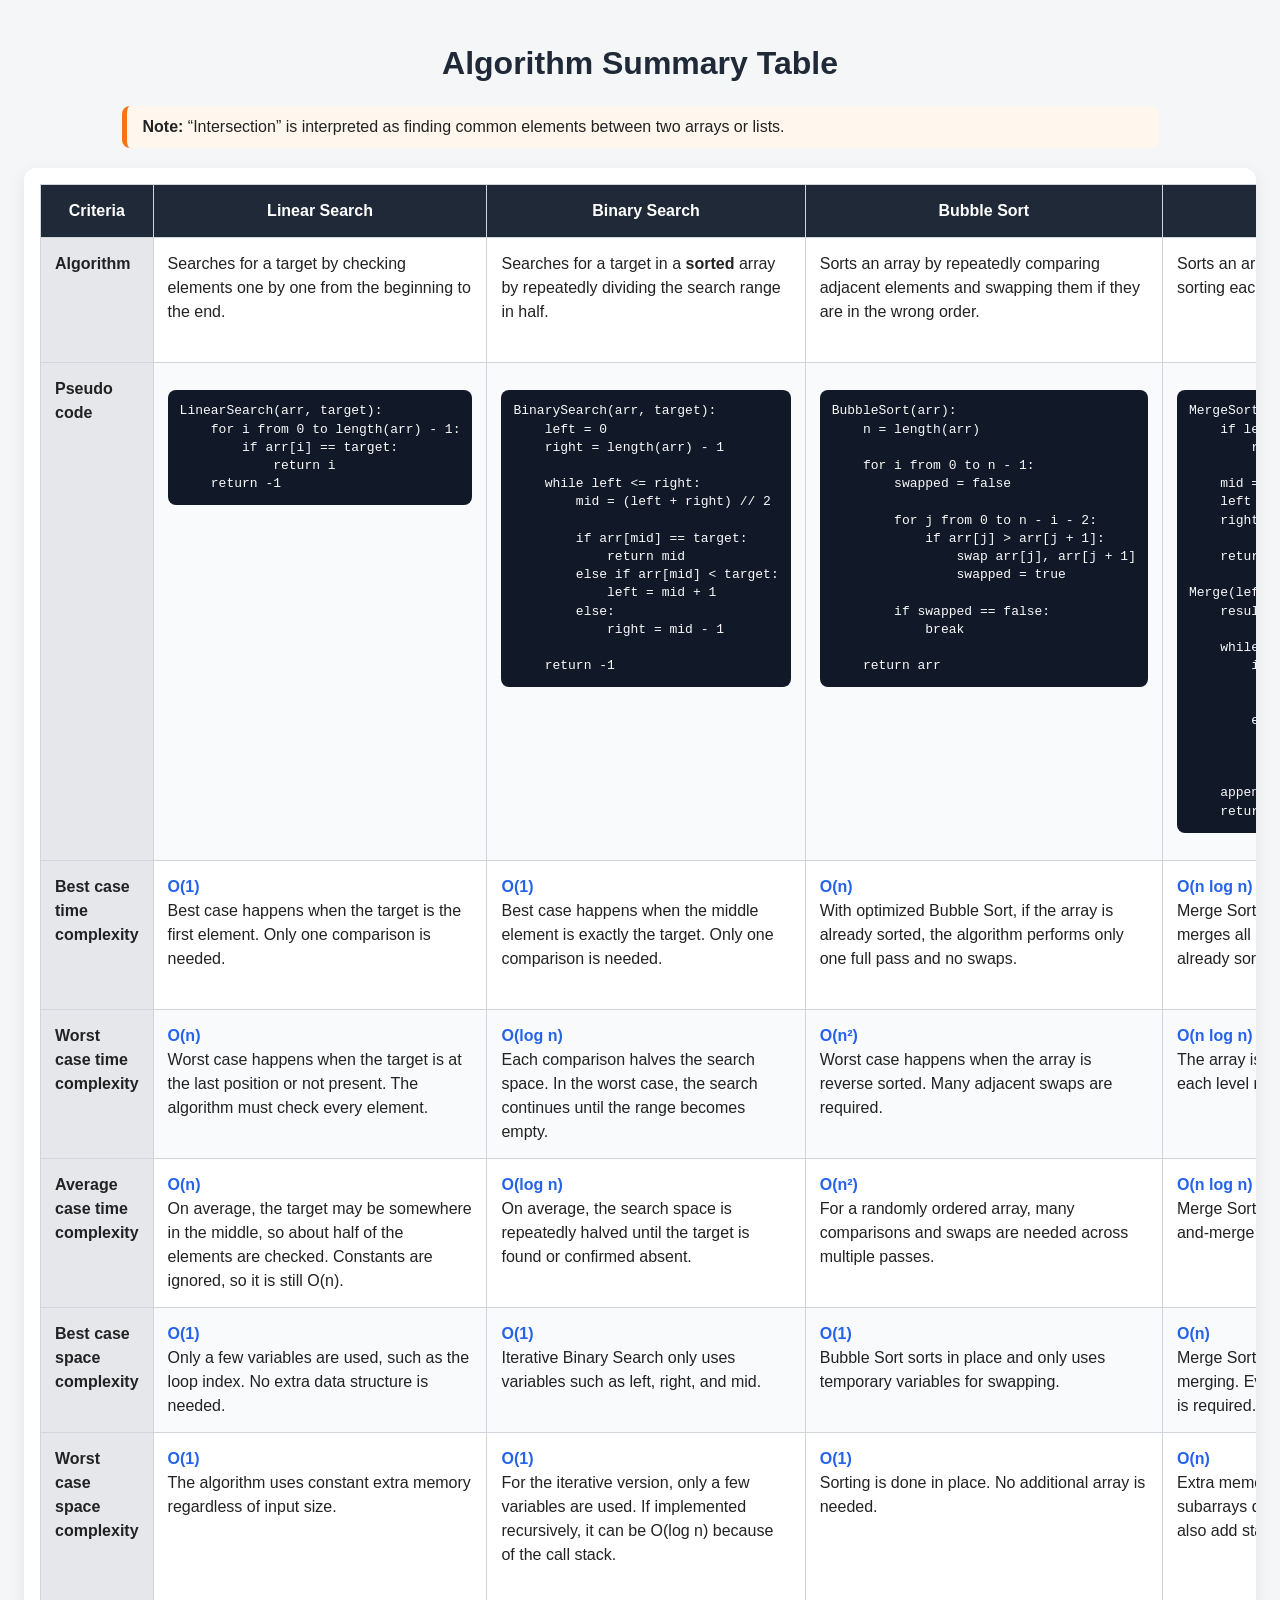
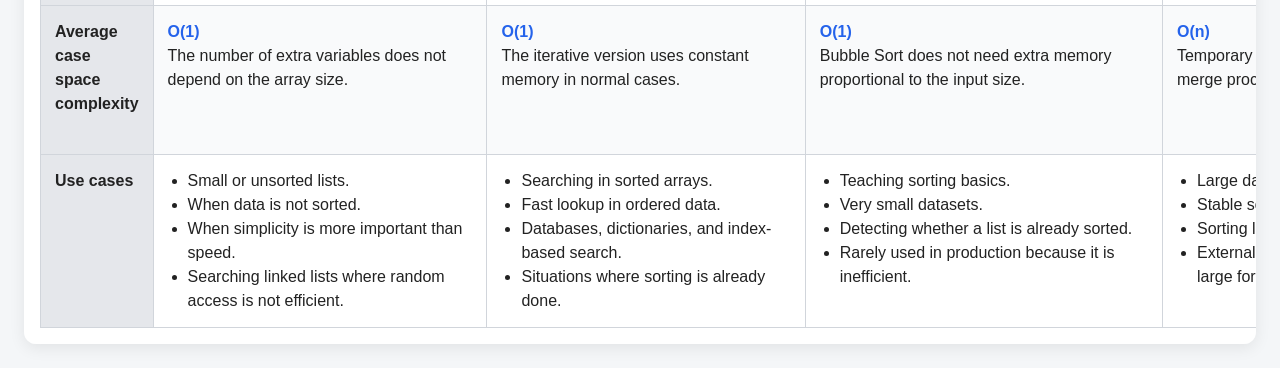
==== commit badce494: "Update algorithms.html" ====
--- a/algorithms.html
+++ b/algorithms.html
@@ -3,847 +3,409 @@
 <head>
   <meta charset="UTF-8" />
   <meta name="viewport" content="width=device-width, initial-scale=1.0" />
-  <title>NPA Quiz Review - MCQ</title>
+  <title>Algorithm Summary Table</title>
   <style>
-    :root{
-      --bg1:#0f172a;
-      --bg2:#111827;
-      --bg3:#1e293b;
-      --card:#ffffff;
-      --text:#0f172a;
-      --muted:#64748b;
-      --primary:#2563eb;
-      --primary-2:#1d4ed8;
-      --success:#16a34a;
-      --danger:#dc2626;
-      --warning:#f59e0b;
-      --border:#dbeafe;
-      --soft:#eff6ff;
-      --shadow:0 12px 30px rgba(15, 23, 42, 0.12);
-      --shadow-2:0 8px 18px rgba(37, 99, 235, 0.12);
-      --radius:18px;
-      --radius-sm:12px;
-      --topbar-h:78px;
-      --maxw:1100px;
-    }
-
-    *{box-sizing:border-box}
-    html{scroll-behavior:smooth}
-    body{
-      margin:0;
-      font-family: Inter, system-ui, -apple-system, BlinkMacSystemFont, "Segoe UI", Roboto, Arial, sans-serif;
-      background:
-        radial-gradient(circle at top left, rgba(37,99,235,.25), transparent 30%),
-        radial-gradient(circle at top right, rgba(14,165,233,.18), transparent 28%),
-        linear-gradient(180deg, #f8fbff 0%, #edf4ff 100%);
-      color:var(--text);
-    }
-
-    a{text-decoration:none; color:inherit}
-    button{
-      font:inherit;
-      border:none;
-      cursor:pointer;
-    }
-
-    .topbar{
-      position:fixed;
-      top:0;
-      left:0;
-      right:0;
-      z-index:1000;
-      backdrop-filter: blur(10px);
-      background: rgba(255,255,255,0.88);
-      border-bottom:1px solid rgba(37,99,235,0.15);
-      box-shadow:0 8px 24px rgba(15,23,42,.06);
-    }
-
-    .topbar-inner{
-      max-width:var(--maxw);
-      margin:0 auto;
-      padding:14px 18px 12px;
-      min-height:var(--topbar-h);
-      display:grid;
-      grid-template-columns:auto 1fr auto;
-      gap:14px;
-      align-items:center;
-    }
-
-    .topbar-left, .topbar-right{
-      display:flex;
-      align-items:center;
-      gap:10px;
-      flex-wrap:wrap;
-    }
-
-    .brand-pill{
-      display:inline-flex;
-      align-items:center;
-      gap:8px;
-      padding:10px 14px;
-      border-radius:999px;
-      background:linear-gradient(135deg, #eff6ff, #dbeafe);
-      color:var(--primary-2);
-      border:1px solid #bfdbfe;
-      font-weight:700;
-      box-shadow:var(--shadow-2);
-    }
-
-    .score-box, .answered-box{
-      padding:10px 14px;
-      border-radius:999px;
-      background:#fff;
-      border:1px solid #dbeafe;
-      box-shadow:0 6px 14px rgba(37,99,235,.08);
-      font-weight:700;
-      color:#0f172a;
-    }
-
-    .progress-wrap{
-      display:flex;
-      flex-direction:column;
-      gap:8px;
-      min-width:0;
-    }
-
-    .progress-meta{
-      display:flex;
-      justify-content:space-between;
-      gap:12px;
-      align-items:center;
-      font-size:14px;
-      color:var(--muted);
-      font-weight:600;
-    }
-
-    .progress-bar{
-      width:100%;
-      height:12px;
-      background:#dbeafe;
-      border-radius:999px;
-      overflow:hidden;
-      border:1px solid #bfdbfe;
-    }
-
-    .progress-fill{
-      height:100%;
-      width:0%;
-      background:linear-gradient(90deg, #2563eb, #06b6d4);
-      border-radius:999px;
-      transition:width .3s ease;
-    }
-
-    .container{
-      max-width:var(--maxw);
-      margin:0 auto;
-      padding:calc(var(--topbar-h) + 30px) 18px 60px;
-    }
-
-    .hero{
-      text-align:center;
-      padding:30px 16px 10px;
-      margin-bottom:18px;
-    }
-
-    .hero h1{
-      margin:0;
-      font-size:clamp(2rem, 4vw, 3.4rem);
-      line-height:1.08;
-      color:#0f172a;
-      letter-spacing:-0.03em;
-    }
-
-    .hero p{
-      max-width:820px;
-      margin:14px auto 0;
-      color:#475569;
-      font-size:1.05rem;
-      line-height:1.7;
-    }
-
-    .hero-note{
-      margin-top:18px;
-      display:inline-flex;
-      gap:10px;
-      align-items:center;
-      justify-content:center;
-      flex-wrap:wrap;
-      padding:10px 16px;
-      border-radius:999px;
-      background:rgba(255,255,255,.85);
-      border:1px solid #dbeafe;
-      box-shadow:var(--shadow);
-      color:#1e3a8a;
-      font-weight:700;
-    }
-
-    .main-card{
-      background:rgba(255,255,255,.92);
-      border:1px solid #cfe0ff;
-      border-radius:24px;
-      box-shadow:var(--shadow);
-      overflow:hidden;
-    }
-
-    .quiz-area{
-      padding:22px;
-    }
-
-    .section-title{
-      margin:0 0 14px;
-      font-size:1.3rem;
-      color:#0f172a;
-      letter-spacing:-0.02em;
-    }
-
-    .questions{
-      display:flex;
-      flex-direction:column;
-      gap:16px;
-    }
-
-    .question-card{
-      background:var(--card);
-      border:1px solid var(--border);
-      border-left:6px solid var(--primary);
-      border-radius:20px;
-      box-shadow:0 8px 22px rgba(37,99,235,.08);
-      padding:18px;
-      transition:transform .15s ease, box-shadow .15s ease;
-    }
-
-    .question-card:hover{
-      transform:translateY(-1px);
-      box-shadow:0 10px 26px rgba(37,99,235,.12);
-    }
-
-    .q-head{
-      display:flex;
-      justify-content:space-between;
-      gap:12px;
-      align-items:flex-start;
-      margin-bottom:12px;
-    }
-
-    .q-num{
-      display:inline-flex;
-      align-items:center;
-      justify-content:center;
-      min-width:42px;
-      height:42px;
-      padding:0 12px;
-      border-radius:12px;
-      background:linear-gradient(135deg, #2563eb, #06b6d4);
-      color:#fff;
-      font-weight:800;
-      box-shadow:0 10px 18px rgba(37,99,235,.18);
-      flex-shrink:0;
-    }
-
-    .q-text{
-      flex:1;
-      margin:0;
-      font-size:1.02rem;
-      line-height:1.6;
-      color:#0f172a;
-      font-weight:700;
-    }
-
-    .options{
-      display:grid;
-      grid-template-columns:repeat(2, minmax(0,1fr));
-      gap:10px;
-    }
-
-    .option{
-      border:1px solid #cfe0ff;
-      background:#f8fbff;
-      color:#0f172a;
-      padding:12px 14px;
-      border-radius:14px;
-      text-align:left;
-      transition:all .15s ease;
-      line-height:1.45;
-      font-weight:600;
-    }
-
-    .option:hover:not(:disabled){
-      transform:translateY(-1px);
-      border-color:#93c5fd;
-      background:#eef6ff;
-    }
-
-    .option:disabled{
-      cursor:not-allowed;
-      opacity:1;
-    }
-
-    .option.correct{
-      background:rgba(22,163,74,.12);
-      border-color:rgba(22,163,74,.35);
-      color:#14532d;
-    }
-
-    .option.wrong{
-      background:rgba(220,38,38,.10);
-      border-color:rgba(220,38,38,.35);
-      color:#7f1d1d;
-    }
-
-    .option.neutral{
-      opacity:.9;
-    }
-
-    .feedback{
-      margin-top:12px;
-      padding:12px 14px;
-      border-radius:14px;
-      background:#f8fbff;
-      border:1px solid #dbeafe;
-      color:#334155;
-      line-height:1.6;
-      display:none;
-    }
-
-    .feedback.show{
-      display:block;
-    }
-
-    .feedback strong{
-      color:#0f172a;
-    }
-
-    .feedback.correct{
-      background:rgba(22,163,74,.08);
-      border-color:rgba(22,163,74,.22);
-    }
-
-    .feedback.wrong{
-      background:rgba(220,38,38,.08);
-      border-color:rgba(220,38,38,.22);
-    }
-
-    .actions{
-      display:flex;
-      justify-content:center;
-      gap:12px;
-      flex-wrap:wrap;
-      padding:22px;
-      border-top:1px solid #e2e8f0;
-      background:linear-gradient(180deg, rgba(239,246,255,.5), rgba(255,255,255,.9));
-      position:relative;
-    }
-
-    .btn{
-      display:inline-flex;
-      align-items:center;
-      justify-content:center;
-      gap:10px;
-      padding:13px 18px;
-      border-radius:14px;
-      font-weight:800;
-      transition:all .15s ease;
-      box-shadow:0 8px 16px rgba(37,99,235,.12);
-      white-space:nowrap;
-    }
-
-    .btn-primary{
-      background:linear-gradient(135deg, var(--primary), #0ea5e9);
-      color:#fff;
-    }
-
-    .btn-primary:hover{
-      transform:translateY(-1px);
-      box-shadow:0 12px 20px rgba(37,99,235,.18);
-    }
-
-    .btn-secondary{
-      background:#fff;
-      color:var(--primary-2);
-      border:1px solid #bfdbfe;
-    }
-
-    .btn-secondary:hover{
-      background:#eff6ff;
-      transform:translateY(-1px);
-    }
-
-    .sticky-submit{
-      position:fixed;
-      right:18px;
-      bottom:18px;
-      z-index:1100;
-      box-shadow:0 14px 30px rgba(37,99,235,.22);
-    }
-
-    .recap{
-      margin-top:22px;
-      background:rgba(255,255,255,.95);
-      border:1px solid #cfe0ff;
-      border-radius:24px;
-      box-shadow:var(--shadow);
-      overflow:hidden;
-    }
-
-    .recap-inner{
-      padding:22px;
-    }
-
-    .summary-grid{
-      display:grid;
-      grid-template-columns:repeat(4, minmax(0,1fr));
-      gap:12px;
-      margin-bottom:18px;
-    }
-
-    .summary-box{
-      background:linear-gradient(180deg, #ffffff, #f8fbff);
-      border:1px solid #dbeafe;
-      border-radius:18px;
-      padding:14px;
-      box-shadow:0 8px 18px rgba(37,99,235,.08);
-    }
-
-    .summary-box .label{
-      font-size:.88rem;
-      color:var(--muted);
-      margin-bottom:6px;
-      font-weight:700;
-    }
-
-    .summary-box .value{
-      font-size:1.3rem;
-      font-weight:900;
-      color:#0f172a;
-    }
-
-    .recap-list{
-      display:flex;
-      flex-direction:column;
-      gap:14px;
-    }
-
-    .recap-item{
-      border-radius:18px;
-      border:1px solid #dbeafe;
-      background:#fff;
-      padding:16px;
-    }
-
-    .recap-item.wrong{
-      border-left:6px solid var(--danger);
-      background:linear-gradient(180deg, #fff, #fff7f7);
-    }
-
-    .recap-item.skipped{
-      border-left:6px solid var(--warning);
-      background:linear-gradient(180deg, #fff, #fffaf0);
-    }
-
-    .recap-item.correct{
-      border-left:6px solid var(--success);
-      background:linear-gradient(180deg, #fff, #f7fff9);
-    }
-
-    .recap-q{
-      font-weight:800;
-      margin:0 0 8px;
-      color:#0f172a;
-      line-height:1.5;
-    }
-
-    .recap-meta{
-      display:flex;
-      gap:10px;
-      flex-wrap:wrap;
-      margin-bottom:8px;
-      font-size:.95rem;
-      color:#334155;
-      font-weight:600;
-    }
-
-    .tag{
-      display:inline-flex;
-      align-items:center;
-      gap:6px;
-      padding:6px 10px;
-      border-radius:999px;
-      font-size:.85rem;
-      font-weight:800;
-    }
-
-    .tag.correct{background:rgba(22,163,74,.12); color:#166534}
-    .tag.wrong{background:rgba(220,38,38,.12); color:#991b1b}
-    .tag.skipped{background:rgba(245,158,11,.15); color:#92400e}
-
-    .recap-exp{
-      margin:0;
-      color:#475569;
-      line-height:1.65;
-    }
-
-    .footer{
-      text-align:center;
-      color:#64748b;
-      padding:24px 12px 6px;
-      font-size:.95rem;
-    }
-
-    .hidden{display:none !important}
-
-    @media (max-width: 900px){
-      .summary-grid{grid-template-columns:repeat(2, minmax(0,1fr))}
-      .topbar-inner{
-        grid-template-columns:1fr;
-        gap:10px;
-      }
-      .topbar-left, .topbar-right{
-        justify-content:space-between;
-      }
-    }
-
-    @media (max-width: 720px){
-      .options{grid-template-columns:1fr}
-      .q-head{flex-direction:column}
-      .summary-grid{grid-template-columns:1fr}
-      .actions{padding:18px}
-      .quiz-area, .recap-inner{padding:16px}
-      .sticky-submit{
-        left:18px;
-        right:18px;
-        bottom:14px;
-      }
-      .sticky-submit .btn{
-        width:100%;
-      }
-      .container{
-        padding-left:12px;
-        padding-right:12px;
-      }
+    body {
+      font-family: Arial, sans-serif;
+      margin: 0;
+      padding: 24px;
+      background-color: #f4f6f8;
+      color: #222;
+    }
+
+    h1 {
+      text-align: center;
+      margin-bottom: 24px;
+      color: #1f2937;
+    }
+
+    .table-container {
+      overflow-x: auto;
+      background: white;
+      border-radius: 12px;
+      box-shadow: 0 4px 16px rgba(0, 0, 0, 0.08);
+      padding: 16px;
+    }
+
+    table {
+      width: 100%;
+      border-collapse: collapse;
+      min-width: 1400px;
+    }
+
+    th, td {
+      border: 1px solid #d1d5db;
+      padding: 14px;
+      vertical-align: top;
+      text-align: left;
+      line-height: 1.5;
+    }
+
+    th {
+      background-color: #1f2937;
+      color: white;
+      font-weight: bold;
+      text-align: center;
+    }
+
+    td:first-child {
+      background-color: #e5e7eb;
+      font-weight: bold;
+      width: 220px;
+    }
+
+    tr:nth-child(even) td:not(:first-child) {
+      background-color: #f9fafb;
+    }
+
+    code, pre {
+      font-family: Consolas, Monaco, monospace;
+    }
+
+    pre {
+      background-color: #111827;
+      color: #f9fafb;
+      padding: 12px;
+      border-radius: 8px;
+      overflow-x: auto;
+      font-size: 13px;
+      line-height: 1.4;
+    }
+
+    ul {
+      margin: 0;
+      padding-left: 20px;
+    }
+
+    .complexity {
+      font-weight: bold;
+      color: #2563eb;
+    }
+
+    .note {
+      max-width: 1000px;
+      margin: 0 auto 20px auto;
+      background-color: #fff7ed;
+      border-left: 5px solid #f97316;
+      padding: 12px 16px;
+      border-radius: 8px;
     }
   </style>
 </head>
+
 <body>
-  <header class="topbar">
-    <div class="topbar-inner">
-      <div class="topbar-left">
-        <a class="brand-pill" href="index.html" title="Back to index">← Back to index</a>
-        <div class="score-box" id="scoreBox">Score: 0 / 80</div>
-      </div>
-
-      <div class="progress-wrap">
-        <div class="progress-meta">
-          <span id="answeredText">Answered: 0 / 80</span>
-          <span id="statusText">Keep going</span>
-        </div>
-        <div class="progress-bar" aria-label="Quiz progress">
-          <div class="progress-fill" id="progressFill"></div>
-        </div>
-      </div>
-
-      <div class="topbar-right">
-        <div class="answered-box" id="answeredBox">0 answered</div>
-      </div>
-    </div>
-  </header>
-
-  <main class="container">
-    <section class="hero">
-      <h1>Algorithms Review Quiz</h1>
-      <p>
-        Practice 80 English MCQ questions covering Linear Search, Binary Search, Bubble Sort, Recursive Functions, Merge Sort, Insertion Sort, complexity comparison, algorithm selection, and core concepts.
-      </p>
-      <div class="hero-note">Instant feedback enabled • Submit anytime • Detailed recap included</div>
-    </section>
-
-    <section class="main-card" aria-labelledby="quizTitle">
-      <div class="quiz-area">
-        <h2 class="section-title" id="quizTitle">MCQ Questions</h2>
-        <div id="quizContainer" class="questions"></div>
-      </div>
-
-      <div class="actions">
-        <button class="btn btn-primary" id="submitBtn">Submit &amp; See Results</button>
-        <a class="btn btn-secondary" href="index.html">Back to index</a>
-      </div>
-    </section>
-
-    <section class="recap hidden" id="recapSection">
-      <div class="recap-inner">
-        <h2 class="section-title">Recap Results</h2>
-        <div class="summary-grid">
-          <div class="summary-box">
-            <div class="label">Final Score</div>
-            <div class="value" id="finalScore">0 / 80</div>
-          </div>
-          <div class="summary-box">
-            <div class="label">Correct</div>
-            <div class="value" id="correctCount">0</div>
-          </div>
-          <div class="summary-box">
-            <div class="label">Wrong</div>
-            <div class="value" id="wrongCount">0</div>
-          </div>
-          <div class="summary-box">
-            <div class="label">Skipped</div>
-            <div class="value" id="skippedCount">0</div>
-          </div>
-        </div>
-        <div id="recapList" class="recap-list"></div>
-      </div>
-    </section>
-
-    <div class="footer">NPA MCQ Review • Built for quick practice and self-checking</div>
-  </main>
-
-  <div class="sticky-submit">
-    <button class="btn btn-primary" id="stickySubmitBtn">Submit</button>
+  <h1>Algorithm Summary Table</h1>
+
+  <div class="note">
+    <strong>Note:</strong> “Intersection” is interpreted as finding common elements between two arrays or lists.
   </div>
 
-  <script>
-    const questions = [
-      { q: 'What is the main idea of Linear Search?', opts: ['It sorts the array first', 'It checks elements one by one until the target is found', 'It splits the array in half each step', 'It uses recursion'], ans: 1, exp: 'Linear Search checks each element sequentially until the target is found or the list ends.' },
-      { q: 'Linear Search requires the array to be:', opts: ['Sorted', 'Reversed', 'Unsorted', 'Balanced'], ans: 2, exp: 'Linear Search works on unsorted arrays, so sorting is not required.' },
-      { q: 'What is the best-case time complexity of Linear Search?', opts: ['O(1)', 'O(log n)', 'O(n)', 'O(n^2)'], ans: 0, exp: 'If the target is found at the first position, Linear Search takes constant time.' },
-      { q: 'What is the worst-case time complexity of Linear Search?', opts: ['O(1)', 'O(log n)', 'O(n)', 'O(n^2)'], ans: 2, exp: 'In the worst case, Linear Search checks every element, so the time is O(n).' },
-      { q: 'What is the space complexity of Linear Search?', opts: ['O(n)', 'O(log n)', 'O(1)', 'O(n^2)'], ans: 2, exp: 'Linear Search uses only a few variables, so it needs constant extra space.' },
-      { q: 'If the target is not found in Linear Search, what is returned?', opts: ['0', '-1', 'null', 'false'], ans: 1, exp: 'A common convention is to return -1 to indicate the target was not found.' },
-      { q: 'In the example [5, 3, 8, 1, 9] searching for 8, what index is returned?', opts: ['1', '2', '3', '4'], ans: 1, exp: 'The value 8 is at index 2 if indexing starts from 0.' },
-      { q: 'Why is Linear Search simple to use?', opts: ['It always halves the array', 'It does not need extra memory or sorting', 'It requires recursion', 'It works only on sorted arrays'], ans: 1, exp: 'Its logic is straightforward and does not require preprocessing.' },
-      { q: 'Binary Search works best on a:', opts: ['Random array', 'Sorted array', 'Linked list', 'Graph'], ans: 1, exp: 'Binary Search requires a sorted array to correctly eliminate half the search space each step.' },
-      { q: 'What does Binary Search do at each step?', opts: ['Removes the last element', 'Swaps adjacent elements', 'Halves the search space', 'Sorts the array again'], ans: 2, exp: 'Binary Search compares with the middle element and discards half of the remaining range.' },
-      { q: 'The best-case time complexity of Binary Search is:', opts: ['O(1)', 'O(n)', 'O(log n)', 'O(n^2)'], ans: 0, exp: 'If the target is exactly at the middle on the first check, Binary Search finishes in constant time.' },
-      { q: 'The worst-case time complexity of Binary Search is:', opts: ['O(1)', 'O(log n)', 'O(n)', 'O(n^2)'], ans: 1, exp: 'Binary Search repeatedly halves the search space, which gives O(log n) time in the worst case.' },
-      { q: 'The space complexity of Binary Search is:', opts: ['O(n)', 'O(log n)', 'O(1)', 'O(n^2)'], ans: 2, exp: 'The iterative form of Binary Search uses constant extra space.' },
-      { q: 'In Binary Search, the middle index is usually calculated using:', opts: ['mid = low + high', 'mid = (low + high) / 2', 'mid = high - low', 'mid = low × high'], ans: 1, exp: 'The middle index is commonly computed as the average of low and high.' },
-      { q: 'In the example [1, 3, 5, 7, 9, 11] searching for 7, what is the final returned index?', opts: ['2', '3', '4', '5'], ans: 1, exp: 'The value 7 is at index 3 using zero-based indexing.' },
-      { q: 'Why is Binary Search faster than Linear Search for large sorted arrays?', opts: ['It scans every element', 'It uses recursion only', 'It eliminates half the array each step', 'It needs less storage for data values'], ans: 2, exp: 'By discarding half the array on each comparison, Binary Search reduces the number of steps dramatically.' },
-      { q: 'What is the basic idea of Bubble Sort?', opts: ['It moves the smallest element to the front in one step', 'It compares adjacent elements and swaps them if needed', 'It divides the array into halves', 'It uses recursion to sort'], ans: 1, exp: 'Bubble Sort works by repeatedly comparing neighboring elements and swapping out-of-order pairs.' },
-      { q: 'Bubble Sort is named because:', opts: ['It sorts bubbles in water', 'Larger elements “bubble up” to the end', 'It uses bubble-shaped memory', 'It repeatedly halves the array'], ans: 1, exp: 'As passes continue, larger values move toward the end of the array.' },
-      { q: 'The best-case time complexity of Bubble Sort with swap optimization is:', opts: ['O(1)', 'O(n)', 'O(n log n)', 'O(n^2)'], ans: 1, exp: 'With an early-exit flag, Bubble Sort can finish in linear time when the array is already sorted.' },
-      { q: 'The worst-case time complexity of Bubble Sort is:', opts: ['O(n)', 'O(log n)', 'O(n log n)', 'O(n^2)'], ans: 3, exp: 'Bubble Sort uses nested passes, leading to quadratic time in the worst case.' },
-      { q: 'Bubble Sort uses how much extra space?', opts: ['O(n)', 'O(log n)', 'O(1)', 'O(n^2)'], ans: 2, exp: 'Bubble Sort is in-place and only uses a small number of temporary variables.' },
-      { q: 'What does the variable swapped help Bubble Sort detect?', opts: ['Whether the array is sorted already', 'Whether the array is reversed', 'Whether recursion is needed', 'Whether the array is empty'], ans: 0, exp: 'If no swap occurs in a pass, the array is already sorted.' },
-      { q: 'In Bubble Sort, if no swaps happen during a pass, what should the algorithm do?', opts: ['Continue forever', 'Restart from the beginning', 'Break early', 'Reverse the array'], ans: 2, exp: 'No swaps mean the array is sorted, so the algorithm can stop early.' },
-      { q: 'Bubble Sort is often chosen for:', opts: ['Very large datasets', 'Teaching and simplicity', 'Graph traversal', 'Deep recursion'], ans: 1, exp: 'Bubble Sort is easy to understand, which makes it useful for teaching basic sorting concepts.' },
-      { q: 'A recursive function is a function that:', opts: ['Calls another unrelated function only once', 'Calls itself with a smaller subproblem', 'Sorts data automatically', 'Always uses loops instead of conditionals'], ans: 1, exp: 'Recursion means a function solves a problem by calling itself on a smaller version of the same problem.' },
-      { q: 'What is the purpose of a base case in recursion?', opts: ['To increase complexity', 'To stop the recursive calls', 'To make the function infinite', 'To sort the input'], ans: 1, exp: 'The base case prevents infinite recursion by telling the function when to stop.' },
-      { q: 'In the factorial example, what are the base cases?', opts: ['n < 0', 'n = 2 only', 'n = 0 or n = 1', 'n = 10'], ans: 2, exp: 'Factorial is usually defined with base cases 0! = 1 and 1! = 1.' },
-      { q: 'What is Factorial(4) equal to?', opts: ['8', '12', '24', '16'], ans: 2, exp: 'Factorial(4) = 4 × 3 × 2 × 1 = 24.' },
-      { q: 'What is the space complexity of recursive factorial due to the call stack?', opts: ['O(1)', 'O(log n)', 'O(n)', 'O(n^2)'], ans: 2, exp: 'Each recursive call uses stack space, so the depth is proportional to n.' },
-      { q: 'Why does recursion use extra space?', opts: ['Because it stores every element twice', 'Because each recursive call is pushed onto the call stack', 'Because it sorts the data first', 'Because it always creates a new array'], ans: 1, exp: 'Every recursive call needs stack memory until it returns.' },
-      { q: 'What is the Fibonacci recursive formula?', opts: ['F(n) = F(n-1) - F(n-2)', 'F(n) = F(n-1) + F(n-2)', 'F(n) = F(n) + 1', 'F(n) = 2F(n-1)'], ans: 1, exp: 'The Fibonacci sequence is defined by the sum of the two previous terms.' },
-      { q: 'The time complexity of the naive recursive Fibonacci is:', opts: ['O(n)', 'O(log n)', 'O(n log n)', 'O(2^n)'], ans: 3, exp: 'The naive recursive version repeats many subproblems, causing exponential time.' },
-      { q: 'Merge Sort is based on which strategy?', opts: ['Greedy method', 'Dynamic programming', 'Divide and conquer', 'Backtracking'], ans: 2, exp: 'Merge Sort divides the problem into smaller parts and then combines them.' },
-      { q: 'Merge Sort first:', opts: ['Merges all elements immediately', 'Splits the array recursively', 'Searches for the middle element only', 'Swaps adjacent elements'], ans: 1, exp: 'The algorithm starts by recursively splitting the array into halves.' },
-      { q: 'Merge Sort continues splitting until:', opts: ['The array is reversed', 'The array has one element', 'The array is already sorted', 'The array has no duplicates'], ans: 1, exp: 'A single-element array is already sorted, so recursion stops there.' },
-      { q: 'The time complexity of Merge Sort in the best case is:', opts: ['O(n)', 'O(n log n)', 'O(n^2)', 'O(log n)'], ans: 1, exp: 'Merge Sort does the same divide-and-conquer work regardless of initial order.' },
-      { q: 'The time complexity of Merge Sort in the worst case is:', opts: ['O(n)', 'O(log n)', 'O(n log n)', 'O(n^2)'], ans: 2, exp: 'Merge Sort consistently runs in O(n log n) time in the worst case.' },
-      { q: 'The space complexity of Merge Sort is:', opts: ['O(1)', 'O(log n)', 'O(n)', 'O(n^2)'], ans: 2, exp: 'Merge Sort needs extra arrays for merging, so it uses linear extra space.' },
-      { q: 'Why does Merge Sort need extra space?', opts: ['To store the middle element only', 'To merge sorted halves into a new array', 'To avoid recursion', 'To compare all elements at once'], ans: 1, exp: 'During merging, elements are copied into temporary storage to build the sorted result.' },
-      { q: 'In the example [5, 3, 8, 1], what are the first split halves?', opts: ['[5, 3, 8] and [1]', '[5, 3] and [8, 1]', '[5, 8] and [3, 1]', '[3, 8] and [5, 1]'], ans: 1, exp: 'The first split divides the array into two equal halves.' },
-      { q: 'Merge Sort is stable?', opts: ['No', 'Yes', 'Only for small arrays', 'Only if array is sorted'], ans: 1, exp: 'Merge Sort preserves the relative order of equal elements when implemented in the stable form.' },
-      { q: 'What is the main idea of Insertion Sort?', opts: ['Split the array into halves', 'Insert each element into its correct position in a sorted portion', 'Swap every adjacent pair once', 'Use recursion to sort'], ans: 1, exp: 'Insertion Sort grows a sorted section one element at a time.' },
-      { q: 'Insertion Sort is similar to:', opts: ['Organizing books alphabetically', 'Sorting playing cards in your hand', 'Searching a database', 'Cutting an array in half'], ans: 1, exp: 'A common analogy is arranging playing cards as you pick them up one by one.' },
-      { q: 'The best-case time complexity of Insertion Sort is:', opts: ['O(1)', 'O(n)', 'O(n log n)', 'O(n^2)'], ans: 1, exp: 'If the array is already nearly sorted, Insertion Sort can run in linear time.' },
-      { q: 'The worst-case time complexity of Insertion Sort is:', opts: ['O(n)', 'O(log n)', 'O(n log n)', 'O(n^2)'], ans: 3, exp: 'When the array is reverse sorted, many shifts are needed, producing quadratic time.' },
-      { q: 'The space complexity of Insertion Sort is:', opts: ['O(n)', 'O(log n)', 'O(1)', 'O(n^2)'], ans: 2, exp: 'Insertion Sort sorts in place and uses constant extra space.' },
-      { q: 'Why is Insertion Sort efficient on nearly sorted data?', opts: ['It uses recursion', 'The inner while loop performs very few shifts', 'It always halves the array', 'It needs no comparisons'], ans: 1, exp: 'When the array is nearly sorted, only a few movements are needed for each inserted element.' },
-      { q: 'In the example [5, 3, 8, 1], after inserting 3, the array becomes:', opts: ['[5, 3, 8, 1]', '[3, 5, 8, 1]', '[5, 8, 3, 1]', '[1, 3, 5, 8]'], ans: 1, exp: 'The 3 is inserted before 5, making the first two elements sorted.' },
-      { q: 'Insertion Sort is stable?', opts: ['No', 'Yes', 'Only in worst case', 'Only for reverse-sorted arrays'], ans: 1, exp: 'Insertion Sort keeps equal elements in their original relative order when implemented normally.' },
-      { q: 'Which algorithm has average time complexity O(n) for searching?', opts: ['Binary Search', 'Linear Search', 'Merge Sort', 'Bubble Sort'], ans: 1, exp: 'Linear Search scans elements one by one, so its average search time is O(n).' },
-      { q: 'Which algorithm has average time complexity O(log n)?', opts: ['Linear Search', 'Insertion Sort', 'Binary Search', 'Bubble Sort'], ans: 2, exp: 'Binary Search halves the search space each step, giving logarithmic average time.' },
-      { q: 'Which algorithm has average time complexity O(n^2)?', opts: ['Merge Sort', 'Binary Search', 'Bubble Sort', 'Linear Search'], ans: 2, exp: 'Bubble Sort typically performs nested passes, resulting in quadratic average time.' },
-      { q: 'Which algorithm always has time complexity O(n log n)?', opts: ['Merge Sort', 'Bubble Sort', 'Linear Search', 'Recursive Factorial'], ans: 0, exp: 'Merge Sort consistently follows the divide-and-conquer pattern with O(n log n) time.' },
-      { q: 'Which of the following algorithms uses O(1) extra space?', opts: ['Merge Sort', 'Bubble Sort', 'Binary Search', 'Both B and C'], ans: 3, exp: 'Bubble Sort and iterative Binary Search both use constant extra space.' },
-      { q: 'Which of the following is NOT stable?', opts: ['Bubble Sort', 'Merge Sort', 'Insertion Sort', 'Linear Search'], ans: 3, exp: 'Stability is a sorting property, so Linear Search is not classified as stable.' },
-      { q: 'Which algorithm is best for a small unsorted dataset?', opts: ['Binary Search', 'Linear Search', 'Merge Sort', 'Recursive Fibonacci'], ans: 1, exp: 'For a small unsorted dataset, Linear Search is simple and effective for finding values.' },
-      { q: 'Which algorithm is best for a large sorted dataset?', opts: ['Linear Search', 'Bubble Sort', 'Binary Search', 'Insertion Sort'], ans: 2, exp: 'Binary Search is the best choice when the data is already sorted and large.' },
-      { q: 'Which sorting algorithm is best for nearly sorted data?', opts: ['Bubble Sort', 'Insertion Sort', 'Merge Sort', 'Binary Search'], ans: 1, exp: 'Insertion Sort performs very well when only a few elements are out of order.' },
-      { q: 'Which sorting algorithm is recommended when memory is very limited?', opts: ['Merge Sort', 'Bubble Sort or Insertion Sort', 'Quick Sort only', 'Heap Sort only'], ans: 1, exp: 'Bubble Sort and Insertion Sort are in-place and use very little extra memory.' },
-      { q: 'Which sorting algorithm is recommended when guaranteed performance is needed for large data?', opts: ['Bubble Sort', 'Insertion Sort', 'Merge Sort', 'Linear Search'], ans: 2, exp: 'Merge Sort provides reliable O(n log n) performance even on large datasets.' },
-      { q: 'Which algorithm has the lowest best-case search time on a sorted array?', opts: ['Binary Search', 'Linear Search', 'Merge Sort', 'Insertion Sort'], ans: 0, exp: 'Binary Search can find a target in constant time if it is already at the middle.' },
-      { q: 'Which algorithm can stop early if the array is already sorted?', opts: ['Bubble Sort with swap flag', 'Linear Search', 'Binary Search', 'Recursive Fibonacci'], ans: 0, exp: 'Bubble Sort with a swapped flag can detect a sorted array and exit early.' },
-      { q: 'Why does Bubble Sort have O(n^2) worst-case time?', opts: ['It uses recursion', 'It has nested loops over the array', 'It splits the array into halves', 'It compares only the first and last items'], ans: 1, exp: 'Bubble Sort repeats passes through the array, leading to nested loop behavior.' },
-      { q: 'Why does Merge Sort run in O(n log n) time?', opts: ['It uses one loop only', 'It has log n split levels and O(n) merge work per level', 'It sorts by swapping adjacent elements', 'It checks each element only once'], ans: 1, exp: 'The array is split log n times, and each level requires linear merging work.' },
-      { q: 'If the array is unsorted and you need to search, which algorithm should you choose?', opts: ['Binary Search', 'Linear Search', 'Merge Sort', 'Insertion Sort'], ans: 1, exp: 'Linear Search works directly on unsorted arrays without preprocessing.' },
-      { q: 'If the array is already sorted, which search algorithm should you choose?', opts: ['Linear Search', 'Binary Search', 'Bubble Sort', 'Recursive Factorial'], ans: 1, exp: 'Binary Search is the preferred search method for sorted arrays.' },
-      { q: 'For a dataset with fewer than 20 elements, which search method is often acceptable?', opts: ['Binary Search', 'Linear Search', 'Merge Sort', 'Fibonacci Search'], ans: 1, exp: 'For very small datasets, Linear Search is often simple enough and efficient in practice.' },
-      { q: 'For a small dataset, which sorting algorithm is usually a good choice because of low overhead?', opts: ['Merge Sort', 'Insertion Sort', 'Binary Search', 'Recursive Search'], ans: 1, exp: 'Insertion Sort is commonly used for small arrays because of its low overhead.' },
-      { q: 'If stability is required, which algorithm can be chosen?', opts: ['Merge Sort', 'Insertion Sort', 'Both A and B', 'Linear Search only'], ans: 2, exp: 'Both Merge Sort and Insertion Sort can preserve the relative order of equal items.' },
-      { q: 'If you are teaching basic sorting concepts, which algorithm is often used for simplicity?', opts: ['Bubble Sort', 'Merge Sort', 'Binary Search', 'Linear Search'], ans: 0, exp: 'Bubble Sort is simple to explain and is frequently used for teaching.' },
-      { q: 'If a problem has natural sub-structure like tree traversal, what is a good approach?', opts: ['Linear search', 'Recursion', 'Bubble sort', 'Binary search'], ans: 1, exp: 'Recursion is a natural fit for problems that can be broken into similar smaller parts.' },
-      { q: 'If deep recursion risk is high, what is recommended?', opts: ['Use even deeper recursion', 'Use iterative methods instead', 'Use Bubble Sort', 'Use Linear Search only'], ans: 1, exp: 'Iterative solutions avoid stack overflow risk from deep recursion.' },
-      { q: 'Which algorithm compares the target with the middle element?', opts: ['Linear Search', 'Binary Search', 'Bubble Sort', 'Insertion Sort'], ans: 1, exp: 'Binary Search always examines the middle element of the current range.' },
-      { q: 'Which algorithm compares adjacent elements?', opts: ['Binary Search', 'Merge Sort', 'Bubble Sort', 'Recursive Factorial'], ans: 2, exp: 'Bubble Sort repeatedly compares neighboring elements and swaps them if needed.' },
-      { q: 'Which algorithm inserts each new item into a sorted prefix?', opts: ['Bubble Sort', 'Merge Sort', 'Insertion Sort', 'Linear Search'], ans: 2, exp: 'Insertion Sort builds a sorted prefix one element at a time.' },
-      { q: 'Which algorithm repeatedly divides the problem into halves and then combines results?', opts: ['Merge Sort', 'Linear Search', 'Bubble Sort', 'Insertion Sort'], ans: 0, exp: 'Merge Sort divides the array and then merges the sorted halves.' },
-      { q: 'What does “stable” sorting mean?', opts: ['The algorithm always uses constant space', 'Equal elements keep their original relative order', 'The algorithm runs in linear time', 'The algorithm only works on integers'], ans: 1, exp: 'A stable sort does not change the relative order of items with equal keys.' },
-      { q: 'Which of these is stable according to the table?', opts: ['Bubble Sort', 'Merge Sort', 'Insertion Sort', 'All of the above'], ans: 3, exp: 'Bubble Sort, Merge Sort, and Insertion Sort are all stable in the usual form.' },
-      { q: 'What is the main reason recursion can be risky for large n?', opts: ['It always sorts data incorrectly', 'It may cause stack overflow', 'It cannot handle arrays', 'It is always slower than loops'], ans: 1, exp: 'Many recursive calls can exceed the call stack limit and cause stack overflow.' },
-      { q: 'Which statement is true about Linear Search and Binary Search?', opts: ['Both require sorted arrays', 'Linear Search works on unsorted arrays, Binary Search requires sorted arrays', 'Binary Search works on unsorted arrays too', 'Linear Search is always faster than Binary Search'], ans: 1, exp: 'Linear Search can handle unsorted data, while Binary Search requires sorted input.' }
-    ];
-
-    const quizContainer = document.getElementById('quizContainer');
-    const submitBtn = document.getElementById('submitBtn');
-    const stickySubmitBtn = document.getElementById('stickySubmitBtn');
-    const recapSection = document.getElementById('recapSection');
-    const recapList = document.getElementById('recapList');
-    const scoreBox = document.getElementById('scoreBox');
-    const answeredBox = document.getElementById('answeredBox');
-    const answeredText = document.getElementById('answeredText');
-    const progressFill = document.getElementById('progressFill');
-    const statusText = document.getElementById('statusText');
-    const finalScore = document.getElementById('finalScore');
-    const correctCountEl = document.getElementById('correctCount');
-    const wrongCountEl = document.getElementById('wrongCount');
-    const skippedCountEl = document.getElementById('skippedCount');
-
-    const state = questions.map(() => ({ selected: null, locked: false, judged: null }));
-    let submitted = false;
-
-    function updateTopbar(){
-      const answered = state.filter(s => s.selected !== null).length;
-      const correct = state.filter((s, i) => s.selected === questions[i].ans).length;
-      const progress = Math.round((answered / questions.length) * 100);
-      scoreBox.textContent = `Score: ${correct} / ${questions.length}`;
-      answeredBox.textContent = `${answered} answered`;
-      answeredText.textContent = `Answered: ${answered} / ${questions.length}`;
-      progressFill.style.width = `${progress}%`;
-      statusText.textContent = submitted ? 'Results shown' : (answered === questions.length ? 'Ready to submit' : 'Keep going');
-    }
-
-    function renderQuestions(){
-      quizContainer.innerHTML = '';
-      questions.forEach((item, index) => {
-        const card = document.createElement('article');
-        card.className = 'question-card';
-        card.id = `qcard-${index}`;
-
-        const optionsHtml = item.opts.map((opt, optIndex) => `
-          <button class="option neutral" data-q="${index}" data-o="${optIndex}" type="button">
-            ${String.fromCharCode(65 + optIndex)}. ${opt}
-          </button>
-        `).join('');
-
-        card.innerHTML = `
-          <div class="q-head">
-            <div class="q-num">${index + 1}</div>
-            <p class="q-text">${item.q}</p>
-          </div>
-          <div class="options">${optionsHtml}</div>
-          <div class="feedback" id="feedback-${index}"></div>
-        `;
-
-        quizContainer.appendChild(card);
-      });
-
-      quizContainer.querySelectorAll('.option').forEach(btn => {
-        btn.addEventListener('click', onChoose);
-      });
-      updateTopbar();
-    }
-
-    function onChoose(e){
-      const btn = e.currentTarget;
-      const qIndex = Number(btn.dataset.q);
-      const oIndex = Number(btn.dataset.o);
-
-      if (state[qIndex].locked || submitted) return;
-
-      state[qIndex].selected = oIndex;
-      state[qIndex].locked = true;
-      state[qIndex].judged = oIndex === questions[qIndex].ans;
-
-      const card = document.getElementById(`qcard-${qIndex}`);
-      const feedback = document.getElementById(`feedback-${qIndex}`);
-      const buttons = card.querySelectorAll('.option');
-
-      buttons.forEach((b, idx) => {
-        b.disabled = true;
-        if (idx === questions[qIndex].ans) b.classList.add('correct');
-        if (idx === oIndex && oIndex !== questions[qIndex].ans) b.classList.add('wrong');
-      });
-
-      feedback.classList.add('show');
-      feedback.classList.toggle('correct', oIndex === questions[qIndex].ans);
-      feedback.classList.toggle('wrong', oIndex !== questions[qIndex].ans);
-
-      if (oIndex === questions[qIndex].ans) {
-        feedback.innerHTML = `<strong>Correct.</strong> ${questions[qIndex].exp}`;
-      } else {
-        feedback.innerHTML = `<strong>Wrong.</strong> Correct answer: <strong>${String.fromCharCode(65 + questions[qIndex].ans)}</strong>. ${questions[qIndex].exp}`;
-      }
-
-      updateTopbar();
-    }
-
-    function submitQuiz(){
-      submitted = true;
-      let correct = 0;
-      let wrong = 0;
-      let skipped = 0;
-      recapList.innerHTML = '';
-
-      questions.forEach((q, i) => {
-        const s = state[i];
-        if (s.selected === null) {
-          skipped++;
-          const item = document.createElement('div');
-          item.className = 'recap-item skipped';
-          item.innerHTML = `
-            <p class="recap-q">Q${i + 1}. ${q.q}</p>
-            <div class="recap-meta">
-              <span class="tag skipped">Skipped</span>
-              <span>Correct answer: <strong>${String.fromCharCode(65 + q.ans)}</strong></span>
-            </div>
-            <p class="recap-exp">${q.exp}</p>
-          `;
-          recapList.appendChild(item);
-        } else if (s.selected === q.ans) {
-          correct++;
-        } else {
-          wrong++;
-          const item = document.createElement('div');
-          item.className = 'recap-item wrong';
-          item.innerHTML = `
-            <p class="recap-q">Q${i + 1}. ${q.q}</p>
-            <div class="recap-meta">
-              <span class="tag wrong">Wrong</span>
-              <span>Your answer: <strong>${String.fromCharCode(65 + s.selected)}</strong></span>
-              <span>Correct answer: <strong>${String.fromCharCode(65 + q.ans)}</strong></span>
-            </div>
-            <p class="recap-exp">${q.exp}</p>
-          `;
-          recapList.appendChild(item);
-        }
-      });
-
-      if (correct === questions.length) {
-        const item = document.createElement('div');
-        item.className = 'recap-item correct';
-        item.innerHTML = `
-          <p class="recap-q">Excellent! You answered every question correctly.</p>
-          <p class="recap-exp">No mistakes or skipped questions. You are ready for the next topic.</p>
-        `;
-        recapList.prepend(item);
-      }
-
-      finalScore.textContent = `${correct} / ${questions.length}`;
-      correctCountEl.textContent = correct;
-      wrongCountEl.textContent = wrong;
-      skippedCountEl.textContent = skipped;
-      recapSection.classList.remove('hidden');
-      recapSection.scrollIntoView({ behavior: 'smooth', block: 'start' });
-
-      document.querySelectorAll('.option').forEach(btn => btn.disabled = true);
-      updateTopbar();
-    }
-
-    submitBtn.addEventListener('click', submitQuiz);
-    stickySubmitBtn.addEventListener('click', submitQuiz);
-
-    renderQuestions();
-  </script>
+  <div class="table-container">
+    <table>
+      <thead>
+        <tr>
+          <th>Criteria</th>
+          <th>Linear Search</th>
+          <th>Binary Search</th>
+          <th>Bubble Sort</th>
+          <th>Merge Sort</th>
+          <th>Intersection</th>
+        </tr>
+      </thead>
+
+      <tbody>
+        <tr>
+          <td>Algorithm</td>
+          <td>
+            Searches for a target by checking elements one by one from the beginning to the end.
+          </td>
+          <td>
+            Searches for a target in a <strong>sorted</strong> array by repeatedly dividing the search range in half.
+          </td>
+          <td>
+            Sorts an array by repeatedly comparing adjacent elements and swapping them if they are in the wrong order.
+          </td>
+          <td>
+            Sorts an array by dividing it into halves, sorting each half, and then merging them.
+          </td>
+          <td>
+            Finds elements that appear in both collections. It can be implemented using nested loops, sorting, or a hash set.
+          </td>
+        </tr>
+
+        <tr>
+          <td>Pseudo code</td>
+          <td>
+            <pre>LinearSearch(arr, target):
+    for i from 0 to length(arr) - 1:
+        if arr[i] == target:
+            return i
+    return -1</pre>
+          </td>
+          <td>
+            <pre>BinarySearch(arr, target):
+    left = 0
+    right = length(arr) - 1
+
+    while left &lt;= right:
+        mid = (left + right) // 2
+
+        if arr[mid] == target:
+            return mid
+        else if arr[mid] &lt; target:
+            left = mid + 1
+        else:
+            right = mid - 1
+
+    return -1</pre>
+          </td>
+          <td>
+            <pre>BubbleSort(arr):
+    n = length(arr)
+
+    for i from 0 to n - 1:
+        swapped = false
+
+        for j from 0 to n - i - 2:
+            if arr[j] &gt; arr[j + 1]:
+                swap arr[j], arr[j + 1]
+                swapped = true
+
+        if swapped == false:
+            break
+
+    return arr</pre>
+          </td>
+          <td>
+            <pre>MergeSort(arr):
+    if length(arr) &lt;= 1:
+        return arr
+
+    mid = length(arr) // 2
+    left = MergeSort(arr[0:mid])
+    right = MergeSort(arr[mid:end])
+
+    return Merge(left, right)
+
+Merge(left, right):
+    result = []
+
+    while left and right are not empty:
+        if left[0] &lt;= right[0]:
+            append left[0] to result
+            remove left[0]
+        else:
+            append right[0] to result
+            remove right[0]
+
+    append remaining elements
+    return result</pre>
+          </td>
+          <td>
+            <pre>Intersection(arr1, arr2):
+    set1 = empty set
+    result = empty list
+
+    for x in arr1:
+        add x to set1
+
+    for y in arr2:
+        if y in set1:
+            add y to result
+
+    return result</pre>
+          </td>
+        </tr>
+
+        <tr>
+          <td>Best case time complexity</td>
+          <td>
+            <span class="complexity">O(1)</span><br />
+            Best case happens when the target is the first element. Only one comparison is needed.
+          </td>
+          <td>
+            <span class="complexity">O(1)</span><br />
+            Best case happens when the middle element is exactly the target. Only one comparison is needed.
+          </td>
+          <td>
+            <span class="complexity">O(n)</span><br />
+            With optimized Bubble Sort, if the array is already sorted, the algorithm performs only one full pass and no swaps.
+          </td>
+          <td>
+            <span class="complexity">O(n log n)</span><br />
+            Merge Sort always divides the array and merges all elements, even if the array is already sorted.
+          </td>
+          <td>
+            <span class="complexity">O(n + m)</span><br />
+            Using a hash set, the algorithm inserts all elements of the first array and checks all elements of the second array.
+          </td>
+        </tr>
+
+        <tr>
+          <td>Worst case time complexity</td>
+          <td>
+            <span class="complexity">O(n)</span><br />
+            Worst case happens when the target is at the last position or not present. The algorithm must check every element.
+          </td>
+          <td>
+            <span class="complexity">O(log n)</span><br />
+            Each comparison halves the search space. In the worst case, the search continues until the range becomes empty.
+          </td>
+          <td>
+            <span class="complexity">O(n²)</span><br />
+            Worst case happens when the array is reverse sorted. Many adjacent swaps are required.
+          </td>
+          <td>
+            <span class="complexity">O(n log n)</span><br />
+            The array is divided into log n levels, and each level requires O(n) merging work.
+          </td>
+          <td>
+            <span class="complexity">O(n + m)</span><br />
+            Using a hash set, every element of both arrays is still processed once.
+          </td>
+        </tr>
+
+        <tr>
+          <td>Average case time complexity</td>
+          <td>
+            <span class="complexity">O(n)</span><br />
+            On average, the target may be somewhere in the middle, so about half of the elements are checked. Constants are ignored, so it is still O(n).
+          </td>
+          <td>
+            <span class="complexity">O(log n)</span><br />
+            On average, the search space is repeatedly halved until the target is found or confirmed absent.
+          </td>
+          <td>
+            <span class="complexity">O(n²)</span><br />
+            For a randomly ordered array, many comparisons and swaps are needed across multiple passes.
+          </td>
+          <td>
+            <span class="complexity">O(n log n)</span><br />
+            Merge Sort always follows the same divide-and-merge structure regardless of input order.
+          </td>
+          <td>
+            <span class="complexity">O(n + m)</span><br />
+            Using a hash set, insertion and lookup are average O(1), so each element is processed once.
+          </td>
+        </tr>
+
+        <tr>
+          <td>Best case space complexity</td>
+          <td>
+            <span class="complexity">O(1)</span><br />
+            Only a few variables are used, such as the loop index. No extra data structure is needed.
+          </td>
+          <td>
+            <span class="complexity">O(1)</span><br />
+            Iterative Binary Search only uses variables such as left, right, and mid.
+          </td>
+          <td>
+            <span class="complexity">O(1)</span><br />
+            Bubble Sort sorts in place and only uses temporary variables for swapping.
+          </td>
+          <td>
+            <span class="complexity">O(n)</span><br />
+            Merge Sort needs extra arrays or lists for merging. Even in the best case, extra memory is required.
+          </td>
+          <td>
+            <span class="complexity">O(n)</span><br />
+            A hash set is created to store elements of the first array.
+          </td>
+        </tr>
+
+        <tr>
+          <td>Worst case space complexity</td>
+          <td>
+            <span class="complexity">O(1)</span><br />
+            The algorithm uses constant extra memory regardless of input size.
+          </td>
+          <td>
+            <span class="complexity">O(1)</span><br />
+            For the iterative version, only a few variables are used. If implemented recursively, it can be O(log n) because of the call stack.
+          </td>
+          <td>
+            <span class="complexity">O(1)</span><br />
+            Sorting is done in place. No additional array is needed.
+          </td>
+          <td>
+            <span class="complexity">O(n)</span><br />
+            Extra memory is needed to store temporary subarrays during merging. Recursive calls also add stack space.
+          </td>
+          <td>
+            <span class="complexity">O(n + k)</span><br />
+            The hash set stores elements of the first array, and the result list stores k common elements. If output is counted, it may be simplified as O(n + m).
+          </td>
+        </tr>
+
+        <tr>
+          <td>Average case space complexity</td>
+          <td>
+            <span class="complexity">O(1)</span><br />
+            The number of extra variables does not depend on the array size.
+          </td>
+          <td>
+            <span class="complexity">O(1)</span><br />
+            The iterative version uses constant memory in normal cases.
+          </td>
+          <td>
+            <span class="complexity">O(1)</span><br />
+            Bubble Sort does not need extra memory proportional to the input size.
+          </td>
+          <td>
+            <span class="complexity">O(n)</span><br />
+            Temporary arrays are needed during the merge process.
+          </td>
+          <td>
+            <span class="complexity">O(n + k)</span><br />
+            The hash set requires space for elements of the first array, and the result list stores common elements.
+          </td>
+        </tr>
+
+        <tr>
+          <td>Use cases</td>
+          <td>
+            <ul>
+              <li>Small or unsorted lists.</li>
+              <li>When data is not sorted.</li>
+              <li>When simplicity is more important than speed.</li>
+              <li>Searching linked lists where random access is not efficient.</li>
+            </ul>
+          </td>
+          <td>
+            <ul>
+              <li>Searching in sorted arrays.</li>
+              <li>Fast lookup in ordered data.</li>
+              <li>Databases, dictionaries, and index-based search.</li>
+              <li>Situations where sorting is already done.</li>
+            </ul>
+          </td>
+          <td>
+            <ul>
+              <li>Teaching sorting basics.</li>
+              <li>Very small datasets.</li>
+              <li>Detecting whether a list is already sorted.</li>
+              <li>Rarely used in production because it is inefficient.</li>
+            </ul>
+          </td>
+          <td>
+            <ul>
+              <li>Large datasets.</li>
+              <li>Stable sorting requirements.</li>
+              <li>Sorting linked lists.</li>
+              <li>External sorting, such as sorting files too large for memory.</li>
+            </ul>
+          </td>
+          <td>
+            <ul>
+              <li>Finding common users, tags, IDs, products, or records.</li>
+              <li>Data analysis and database-style operations.</li>
+              <li>Recommendation systems.</li>
+              <li>Comparing two datasets.</li>
+            </ul>
+          </td>
+        </tr>
+      </tbody>
+    </table>
+  </div>
 </body>
 </html>
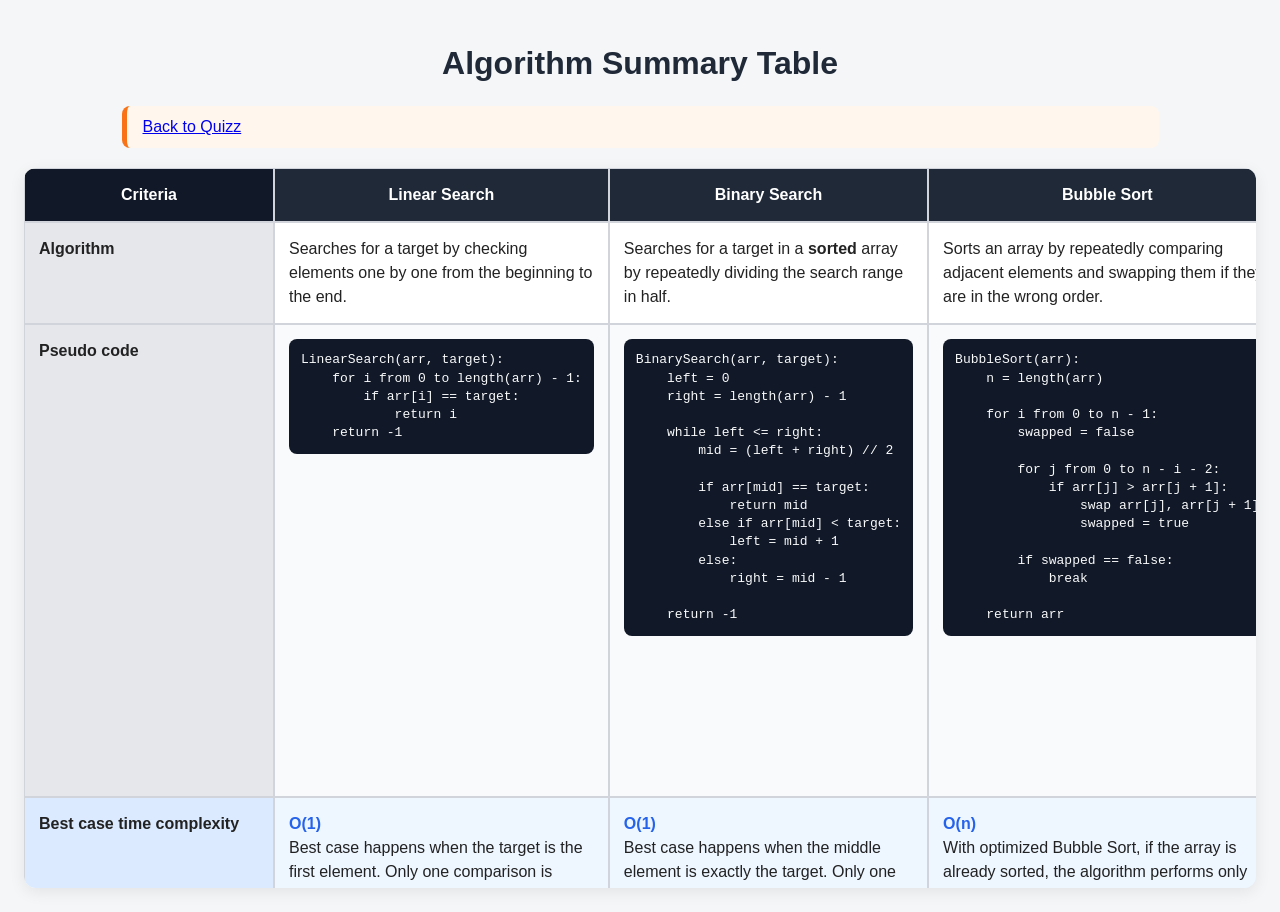
==== commit d990ed76: "Update algorithms.html" ====
--- a/algorithms.html
+++ b/algorithms.html
@@ -20,16 +20,18 @@
     }
 
     .table-container {
-      overflow-x: auto;
+      overflow: auto;
       background: white;
       border-radius: 12px;
       box-shadow: 0 4px 16px rgba(0, 0, 0, 0.08);
-      padding: 16px;
+      padding: 0;
+      max-height: 80vh;
     }
 
     table {
       width: 100%;
-      border-collapse: collapse;
+      border-collapse: separate;
+      border-spacing: 0;
       min-width: 1400px;
     }
 
@@ -39,23 +41,56 @@
       vertical-align: top;
       text-align: left;
       line-height: 1.5;
-    }
-
-    th {
+      background-clip: padding-box;
+    }
+
+    thead th {
       background-color: #1f2937;
       color: white;
       font-weight: bold;
       text-align: center;
-    }
-
+      position: sticky;
+      top: 0;
+      z-index: 30;
+    }
+
+    th:first-child,
     td:first-child {
-      background-color: #e5e7eb;
+      position: sticky;
+      left: 0;
+      z-index: 20;
       font-weight: bold;
       width: 220px;
+      min-width: 220px;
+    }
+
+    thead th:first-child {
+      z-index: 40;
+      background-color: #111827;
+    }
+
+    tbody td:first-child {
+      background-color: #e5e7eb;
     }
 
     tr:nth-child(even) td:not(:first-child) {
       background-color: #f9fafb;
+    }
+
+    .group-time td {
+      background-color: #eef6ff !important;
+    }
+
+    .group-time td:first-child {
+      background-color: #dbeafe !important;
+    }
+
+    .group-space td {
+      background-color: #f5f3ff !important;
+    }
+
+    .group-space td:first-child {
+      background-color: #e9d5ff !important;
     }
 
     code, pre {
@@ -70,6 +105,7 @@
       overflow-x: auto;
       font-size: 13px;
       line-height: 1.4;
+      margin: 0;
     }
 
     ul {
@@ -97,7 +133,8 @@
   <h1>Algorithm Summary Table</h1>
 
   <div class="note">
-    <strong>Note:</strong> “Intersection” is interpreted as finding common elements between two arrays or lists.
+    
+    <a class="brand-pill" href="index.html" title="Back to Quizz">Back to Quizz</a>
   </div>
 
   <div class="table-container">
@@ -109,7 +146,7 @@
           <th>Binary Search</th>
           <th>Bubble Sort</th>
           <th>Merge Sort</th>
-          <th>Intersection</th>
+          <th>Insertion Sort</th>
         </tr>
       </thead>
 
@@ -129,7 +166,7 @@
             Sorts an array by dividing it into halves, sorting each half, and then merging them.
           </td>
           <td>
-            Finds elements that appear in both collections. It can be implemented using nested loops, sorting, or a hash set.
+            Sorts an array by building a sorted prefix one element at a time and inserting each new element into its correct position.
           </td>
         </tr>
 
@@ -202,22 +239,18 @@
     return result</pre>
           </td>
           <td>
-            <pre>Intersection(arr1, arr2):
-    set1 = empty set
-    result = empty list
-
-    for x in arr1:
-        add x to set1
-
-    for y in arr2:
-        if y in set1:
-            add y to result
-
-    return result</pre>
-          </td>
-        </tr>
-
-        <tr>
+            <pre>InsertionSort(a):
+    for i = 1 to n - 1:
+        key = a[i]
+        j = i - 1
+        while j >= 0 and a[j] > key:
+            a[j + 1] = a[j]
+            j -= 1
+        a[j + 1] = key</pre>
+          </td>
+        </tr>
+
+        <tr class="group-time">
           <td>Best case time complexity</td>
           <td>
             <span class="complexity">O(1)</span><br />
@@ -236,12 +269,12 @@
             Merge Sort always divides the array and merges all elements, even if the array is already sorted.
           </td>
           <td>
-            <span class="complexity">O(n + m)</span><br />
-            Using a hash set, the algorithm inserts all elements of the first array and checks all elements of the second array.
-          </td>
-        </tr>
-
-        <tr>
+            <span class="complexity">O(n)</span><br />
+            If the array is already sorted, each element needs only one comparison and no shifting.
+          </td>
+        </tr>
+
+        <tr class="group-time">
           <td>Worst case time complexity</td>
           <td>
             <span class="complexity">O(n)</span><br />
@@ -260,16 +293,16 @@
             The array is divided into log n levels, and each level requires O(n) merging work.
           </td>
           <td>
-            <span class="complexity">O(n + m)</span><br />
-            Using a hash set, every element of both arrays is still processed once.
-          </td>
-        </tr>
-
-        <tr>
+            <span class="complexity">O(n²)</span><br />
+            Reverse-sorted array makes each new element shift through the entire sorted portion.
+          </td>
+        </tr>
+
+        <tr class="group-time">
           <td>Average case time complexity</td>
           <td>
             <span class="complexity">O(n)</span><br />
-            On average, the target may be somewhere in the middle, so about half of the elements are checked. Constants are ignored, so it is still O(n).
+            On average, the target may be somewhere in the middle, so about half of the elements are checked.
           </td>
           <td>
             <span class="complexity">O(log n)</span><br />
@@ -284,12 +317,12 @@
             Merge Sort always follows the same divide-and-merge structure regardless of input order.
           </td>
           <td>
-            <span class="complexity">O(n + m)</span><br />
-            Using a hash set, insertion and lookup are average O(1), so each element is processed once.
-          </td>
-        </tr>
-
-        <tr>
+            <span class="complexity">O(n²)</span><br />
+            Average elements often need shifting inside the sorted prefix.
+          </td>
+        </tr>
+
+        <tr class="group-space">
           <td>Best case space complexity</td>
           <td>
             <span class="complexity">O(1)</span><br />
@@ -308,12 +341,12 @@
             Merge Sort needs extra arrays or lists for merging. Even in the best case, extra memory is required.
           </td>
           <td>
-            <span class="complexity">O(n)</span><br />
-            A hash set is created to store elements of the first array.
-          </td>
-        </tr>
-
-        <tr>
+            <span class="complexity">O(1)</span><br />
+            Only temporary variables like key and index are used.
+          </td>
+        </tr>
+
+        <tr class="group-space">
           <td>Worst case space complexity</td>
           <td>
             <span class="complexity">O(1)</span><br />
@@ -332,12 +365,12 @@
             Extra memory is needed to store temporary subarrays during merging. Recursive calls also add stack space.
           </td>
           <td>
-            <span class="complexity">O(n + k)</span><br />
-            The hash set stores elements of the first array, and the result list stores k common elements. If output is counted, it may be simplified as O(n + m).
-          </td>
-        </tr>
-
-        <tr>
+            <span class="complexity">O(1)</span><br />
+            In-place insertion uses constant memory.
+          </td>
+        </tr>
+
+        <tr class="group-space">
           <td>Average case space complexity</td>
           <td>
             <span class="complexity">O(1)</span><br />
@@ -356,8 +389,8 @@
             Temporary arrays are needed during the merge process.
           </td>
           <td>
-            <span class="complexity">O(n + k)</span><br />
-            The hash set requires space for elements of the first array, and the result list stores common elements.
+            <span class="complexity">O(1)</span><br />
+            In-place insertion uses constant memory.
           </td>
         </tr>
 
@@ -397,10 +430,10 @@
           </td>
           <td>
             <ul>
-              <li>Finding common users, tags, IDs, products, or records.</li>
-              <li>Data analysis and database-style operations.</li>
-              <li>Recommendation systems.</li>
-              <li>Comparing two datasets.</li>
+              <li>Small or nearly sorted datasets.</li>
+              <li>Online sorting, when data arrives gradually.</li>
+              <li>Useful in practice for short arrays.</li>
+              <li>Often used when simplicity and in-place sorting are important.</li>
             </ul>
           </td>
         </tr>
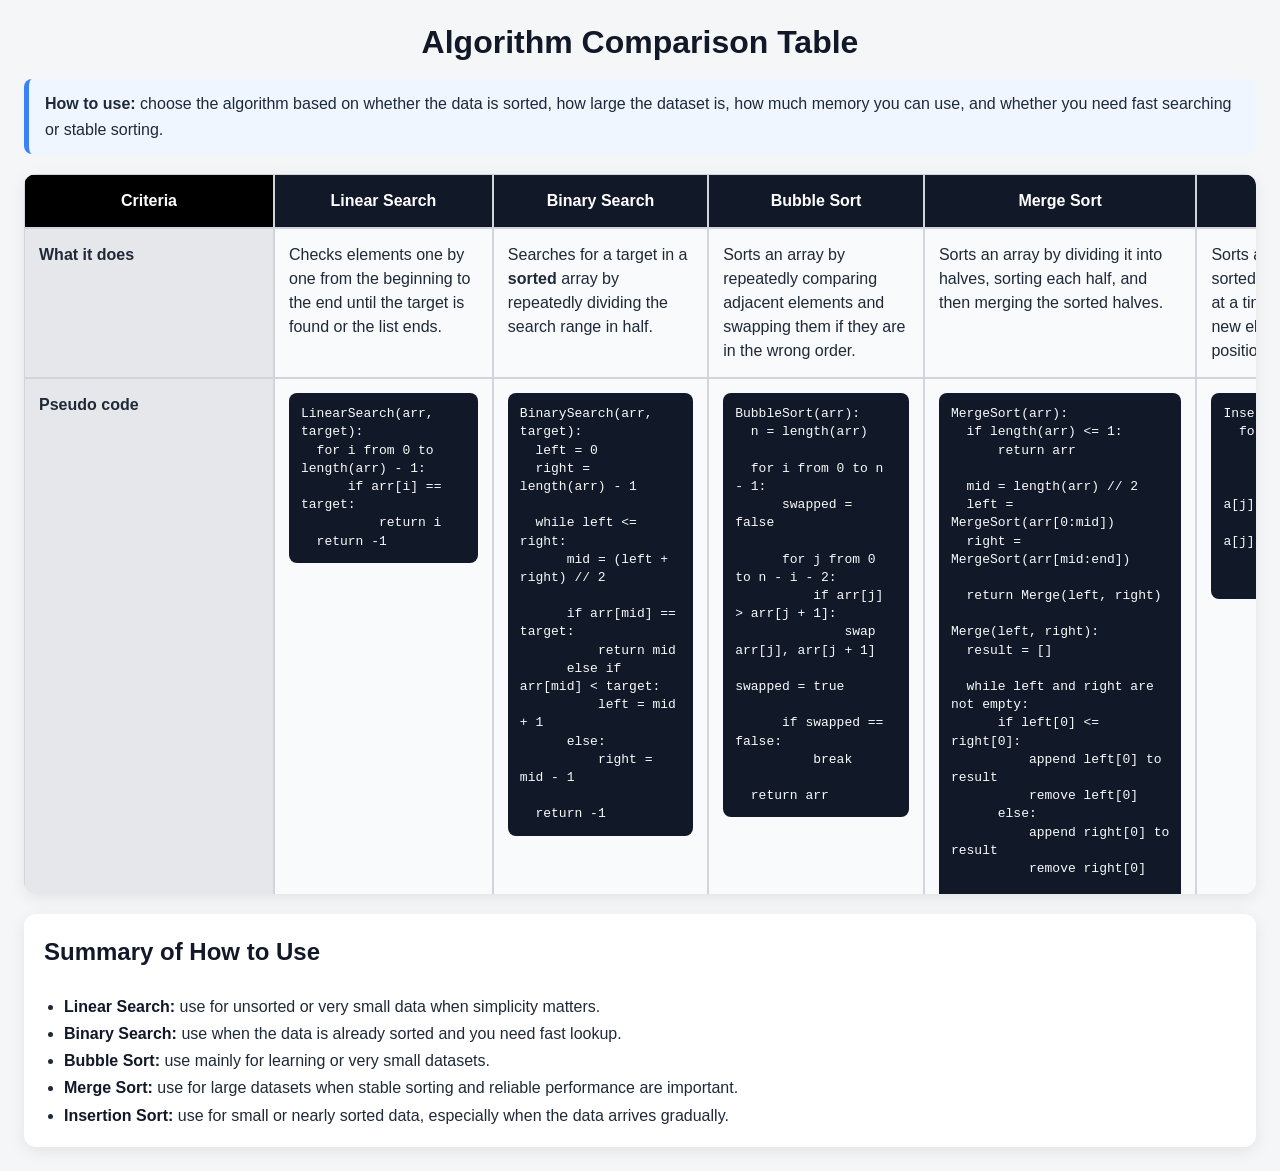
==== commit 13eb9d5c: "Update algorithms.html" ====
--- a/algorithms.html
+++ b/algorithms.html
@@ -3,28 +3,63 @@
 <head>
   <meta charset="UTF-8" />
   <meta name="viewport" content="width=device-width, initial-scale=1.0" />
-  <title>Algorithm Summary Table</title>
+  <title>Algorithm Comparison Table</title>
   <style>
+    :root {
+      --bg: #f4f6f8;
+      --text: #1f2937;
+      --border: #d1d5db;
+      --header-bg: #111827;
+      --header-text: #ffffff;
+
+      --time-row: #eef6ff;
+      --time-row-first: #dbeafe;
+
+      --space-row: #f5f3ff;
+      --space-row-first: #e9d5ff;
+
+      --other-row: #f8fafc;
+      --other-row-first: #e5e7eb;
+
+      --best-bg: #dcfce7;
+      --best-text: #166534;
+      --best-border: #22c55e;
+
+      --summary-bg: #eff6ff;
+      --summary-border: #3b82f6;
+    }
+
     body {
       font-family: Arial, sans-serif;
       margin: 0;
       padding: 24px;
-      background-color: #f4f6f8;
-      color: #222;
+      background: var(--bg);
+      color: var(--text);
     }
 
     h1 {
       text-align: center;
-      margin-bottom: 24px;
-      color: #1f2937;
+      margin: 0 0 18px 0;
+      color: #111827;
+    }
+
+    .note {
+      max-width: 1400px;
+      margin: 0 auto 20px auto;
+      background: var(--summary-bg);
+      border-left: 5px solid var(--summary-border);
+      padding: 12px 16px;
+      border-radius: 8px;
+      line-height: 1.6;
     }
 
     .table-container {
+      max-width: 1400px;
+      margin: 0 auto;
       overflow: auto;
-      background: white;
+      background: #ffffff;
       border-radius: 12px;
       box-shadow: 0 4px 16px rgba(0, 0, 0, 0.08);
-      padding: 0;
       max-height: 80vh;
     }
 
@@ -36,7 +71,7 @@
     }
 
     th, td {
-      border: 1px solid #d1d5db;
+      border: 1px solid var(--border);
       padding: 14px;
       vertical-align: top;
       text-align: left;
@@ -45,10 +80,10 @@
     }
 
     thead th {
-      background-color: #1f2937;
-      color: white;
-      font-weight: bold;
+      background: var(--header-bg);
+      color: var(--header-text);
       text-align: center;
+      font-weight: 700;
       position: sticky;
       top: 0;
       z-index: 30;
@@ -66,39 +101,63 @@
 
     thead th:first-child {
       z-index: 40;
-      background-color: #111827;
+      background: #000000;
     }
 
     tbody td:first-child {
-      background-color: #e5e7eb;
-    }
-
-    tr:nth-child(even) td:not(:first-child) {
-      background-color: #f9fafb;
+      background: var(--other-row-first);
+    }
+
+    tbody tr:nth-child(even) td:not(:first-child) {
+      background: #f9fafb;
     }
 
     .group-time td {
-      background-color: #eef6ff !important;
+      background: var(--time-row) !important;
     }
 
     .group-time td:first-child {
-      background-color: #dbeafe !important;
+      background: var(--time-row-first) !important;
     }
 
     .group-space td {
-      background-color: #f5f3ff !important;
+      background: var(--space-row) !important;
     }
 
     .group-space td:first-child {
-      background-color: #e9d5ff !important;
-    }
-
-    code, pre {
-      font-family: Consolas, Monaco, monospace;
+      background: var(--space-row-first) !important;
+    }
+
+    .group-general td {
+      background: var(--other-row) !important;
+    }
+
+    .group-general td:first-child {
+      background: var(--other-row-first) !important;
+    }
+
+    .complexity {
+      font-weight: bold;
+      color: #2563eb;
+    }
+
+    .best {
+      background: var(--best-bg);
+      color: var(--best-text);
+      border: 1px solid var(--best-border);
+      padding: 2px 8px;
+      border-radius: 999px;
+      display: inline-block;
+      font-weight: 700;
+    }
+
+    ul {
+      margin: 0;
+      padding-left: 20px;
     }
 
     pre {
-      background-color: #111827;
+      background: #111827;
       color: #f9fafb;
       padding: 12px;
       border-radius: 8px;
@@ -106,35 +165,34 @@
       font-size: 13px;
       line-height: 1.4;
       margin: 0;
-    }
-
-    ul {
-      margin: 0;
-      padding-left: 20px;
-    }
-
-    .complexity {
-      font-weight: bold;
-      color: #2563eb;
-    }
-
-    .note {
-      max-width: 1000px;
-      margin: 0 auto 20px auto;
-      background-color: #fff7ed;
-      border-left: 5px solid #f97316;
-      padding: 12px 16px;
-      border-radius: 8px;
+      white-space: pre-wrap;
+    }
+
+    .summary {
+      max-width: 1400px;
+      margin: 20px auto 0 auto;
+      background: #ffffff;
+      border-radius: 12px;
+      box-shadow: 0 4px 16px rgba(0, 0, 0, 0.08);
+      padding: 18px 20px;
+      line-height: 1.7;
+    }
+
+    .summary h2 {
+      margin-top: 0;
+      color: #111827;
+    }
+
+    .summary strong {
+      color: #111827;
     }
   </style>
 </head>
-
 <body>
-  <h1>Algorithm Summary Table</h1>
+  <h1>Algorithm Comparison Table</h1>
 
   <div class="note">
-    
-    <a class="brand-pill" href="index.html" title="Back to Quizz">Back to Quizz</a>
+    <strong>How to use:</strong> choose the algorithm based on whether the data is sorted, how large the dataset is, how much memory you can use, and whether you need fast searching or stable sorting.
   </div>
 
   <div class="table-container">
@@ -151,294 +209,178 @@
       </thead>
 
       <tbody>
-        <tr>
-          <td>Algorithm</td>
-          <td>
-            Searches for a target by checking elements one by one from the beginning to the end.
-          </td>
-          <td>
-            Searches for a target in a <strong>sorted</strong> array by repeatedly dividing the search range in half.
-          </td>
-          <td>
-            Sorts an array by repeatedly comparing adjacent elements and swapping them if they are in the wrong order.
-          </td>
-          <td>
-            Sorts an array by dividing it into halves, sorting each half, and then merging them.
-          </td>
-          <td>
-            Sorts an array by building a sorted prefix one element at a time and inserting each new element into its correct position.
-          </td>
-        </tr>
-
-        <tr>
+        <tr class="group-general">
+          <td>What it does</td>
+          <td>Checks elements one by one from the beginning to the end until the target is found or the list ends.</td>
+          <td>Searches for a target in a <strong>sorted</strong> array by repeatedly dividing the search range in half.</td>
+          <td>Sorts an array by repeatedly comparing adjacent elements and swapping them if they are in the wrong order.</td>
+          <td>Sorts an array by dividing it into halves, sorting each half, and then merging the sorted halves.</td>
+          <td>Sorts an array by building a sorted prefix one element at a time and inserting each new element into its correct position.</td>
+        </tr>
+
+        <tr class="group-general">
           <td>Pseudo code</td>
-          <td>
-            <pre>LinearSearch(arr, target):
-    for i from 0 to length(arr) - 1:
-        if arr[i] == target:
-            return i
-    return -1</pre>
-          </td>
-          <td>
-            <pre>BinarySearch(arr, target):
-    left = 0
-    right = length(arr) - 1
-
-    while left &lt;= right:
-        mid = (left + right) // 2
-
-        if arr[mid] == target:
-            return mid
-        else if arr[mid] &lt; target:
-            left = mid + 1
-        else:
-            right = mid - 1
-
-    return -1</pre>
-          </td>
-          <td>
-            <pre>BubbleSort(arr):
-    n = length(arr)
-
-    for i from 0 to n - 1:
-        swapped = false
-
-        for j from 0 to n - i - 2:
-            if arr[j] &gt; arr[j + 1]:
-                swap arr[j], arr[j + 1]
-                swapped = true
-
-        if swapped == false:
-            break
-
-    return arr</pre>
-          </td>
-          <td>
-            <pre>MergeSort(arr):
-    if length(arr) &lt;= 1:
-        return arr
-
-    mid = length(arr) // 2
-    left = MergeSort(arr[0:mid])
-    right = MergeSort(arr[mid:end])
-
-    return Merge(left, right)
+          <td><pre>LinearSearch(arr, target):
+  for i from 0 to length(arr) - 1:
+      if arr[i] == target:
+          return i
+  return -1</pre></td>
+          <td><pre>BinarySearch(arr, target):
+  left = 0
+  right = length(arr) - 1
+
+  while left <= right:
+      mid = (left + right) // 2
+
+      if arr[mid] == target:
+          return mid
+      else if arr[mid] < target:
+          left = mid + 1
+      else:
+          right = mid - 1
+
+  return -1</pre></td>
+          <td><pre>BubbleSort(arr):
+  n = length(arr)
+
+  for i from 0 to n - 1:
+      swapped = false
+
+      for j from 0 to n - i - 2:
+          if arr[j] > arr[j + 1]:
+              swap arr[j], arr[j + 1]
+              swapped = true
+
+      if swapped == false:
+          break
+
+  return arr</pre></td>
+          <td><pre>MergeSort(arr):
+  if length(arr) <= 1:
+      return arr
+
+  mid = length(arr) // 2
+  left = MergeSort(arr[0:mid])
+  right = MergeSort(arr[mid:end])
+
+  return Merge(left, right)
 
 Merge(left, right):
-    result = []
-
-    while left and right are not empty:
-        if left[0] &lt;= right[0]:
-            append left[0] to result
-            remove left[0]
-        else:
-            append right[0] to result
-            remove right[0]
-
-    append remaining elements
-    return result</pre>
-          </td>
-          <td>
-            <pre>InsertionSort(a):
-    for i = 1 to n - 1:
-        key = a[i]
-        j = i - 1
-        while j >= 0 and a[j] > key:
-            a[j + 1] = a[j]
-            j -= 1
-        a[j + 1] = key</pre>
-          </td>
+  result = []
+
+  while left and right are not empty:
+      if left[0] <= right[0]:
+          append left[0] to result
+          remove left[0]
+      else:
+          append right[0] to result
+          remove right[0]
+
+  append remaining elements
+  return result</pre></td>
+          <td><pre>InsertionSort(a):
+  for i = 1 to n - 1:
+      key = a[i]
+      j = i - 1
+      while j >= 0 and a[j] > key:
+          a[j + 1] = a[j]
+          j -= 1
+      a[j + 1] = key</pre></td>
         </tr>
 
         <tr class="group-time">
           <td>Best case time complexity</td>
-          <td>
-            <span class="complexity">O(1)</span><br />
-            Best case happens when the target is the first element. Only one comparison is needed.
-          </td>
-          <td>
-            <span class="complexity">O(1)</span><br />
-            Best case happens when the middle element is exactly the target. Only one comparison is needed.
-          </td>
-          <td>
-            <span class="complexity">O(n)</span><br />
-            With optimized Bubble Sort, if the array is already sorted, the algorithm performs only one full pass and no swaps.
-          </td>
-          <td>
-            <span class="complexity">O(n log n)</span><br />
-            Merge Sort always divides the array and merges all elements, even if the array is already sorted.
-          </td>
-          <td>
-            <span class="complexity">O(n)</span><br />
-            If the array is already sorted, each element needs only one comparison and no shifting.
-          </td>
+          <td><span class="complexity">O(1)</span> — target is the first element.</td>
+          <td><span class="complexity">O(1)</span> — target is exactly the middle element.</td>
+          <td><span class="complexity">O(n)</span> <span class="best">Best among comparison sorts</span> — one pass if already sorted.</td>
+          <td><span class="complexity">O(n log n)</span> <span class="best">Best among all listed sorting algorithms for worst/average consistency</span> — always divides and merges.</td>
+          <td><span class="complexity">O(n)</span> <span class="best">Best among adaptive sorts</span> — already sorted input needs minimal work.</td>
         </tr>
 
         <tr class="group-time">
           <td>Worst case time complexity</td>
-          <td>
-            <span class="complexity">O(n)</span><br />
-            Worst case happens when the target is at the last position or not present. The algorithm must check every element.
-          </td>
-          <td>
-            <span class="complexity">O(log n)</span><br />
-            Each comparison halves the search space. In the worst case, the search continues until the range becomes empty.
-          </td>
-          <td>
-            <span class="complexity">O(n²)</span><br />
-            Worst case happens when the array is reverse sorted. Many adjacent swaps are required.
-          </td>
-          <td>
-            <span class="complexity">O(n log n)</span><br />
-            The array is divided into log n levels, and each level requires O(n) merging work.
-          </td>
-          <td>
-            <span class="complexity">O(n²)</span><br />
-            Reverse-sorted array makes each new element shift through the entire sorted portion.
-          </td>
+          <td><span class="complexity">O(n)</span> <span class="best">Highest for search</span> — target is last or not present.</td>
+          <td><span class="complexity">O(log n)</span> <span class="best">Lowest for search</span> — each step halves the range.</td>
+          <td><span class="complexity">O(n²)</span> <span class="best">Highest among the three simple sorts</span> — reverse-sorted input causes many swaps.</td>
+          <td><span class="complexity">O(n log n)</span> <span class="best">Best worst-case among listed sorts</span> — guaranteed divide-and-merge performance.</td>
+          <td><span class="complexity">O(n²)</span> <span class="best">Highest among adaptive/simple sorts</span> — reverse-sorted input causes maximum shifting.</td>
         </tr>
 
         <tr class="group-time">
           <td>Average case time complexity</td>
-          <td>
-            <span class="complexity">O(n)</span><br />
-            On average, the target may be somewhere in the middle, so about half of the elements are checked.
-          </td>
-          <td>
-            <span class="complexity">O(log n)</span><br />
-            On average, the search space is repeatedly halved until the target is found or confirmed absent.
-          </td>
-          <td>
-            <span class="complexity">O(n²)</span><br />
-            For a randomly ordered array, many comparisons and swaps are needed across multiple passes.
-          </td>
-          <td>
-            <span class="complexity">O(n log n)</span><br />
-            Merge Sort always follows the same divide-and-merge structure regardless of input order.
-          </td>
-          <td>
-            <span class="complexity">O(n²)</span><br />
-            Average elements often need shifting inside the sorted prefix.
-          </td>
+          <td><span class="complexity">O(n)</span></td>
+          <td><span class="complexity">O(log n)</span></td>
+          <td><span class="complexity">O(n²)</span></td>
+          <td><span class="complexity">O(n log n)</span></td>
+          <td><span class="complexity">O(n²)</span></td>
         </tr>
 
         <tr class="group-space">
           <td>Best case space complexity</td>
-          <td>
-            <span class="complexity">O(1)</span><br />
-            Only a few variables are used, such as the loop index. No extra data structure is needed.
-          </td>
-          <td>
-            <span class="complexity">O(1)</span><br />
-            Iterative Binary Search only uses variables such as left, right, and mid.
-          </td>
-          <td>
-            <span class="complexity">O(1)</span><br />
-            Bubble Sort sorts in place and only uses temporary variables for swapping.
-          </td>
-          <td>
-            <span class="complexity">O(n)</span><br />
-            Merge Sort needs extra arrays or lists for merging. Even in the best case, extra memory is required.
-          </td>
-          <td>
-            <span class="complexity">O(1)</span><br />
-            Only temporary variables like key and index are used.
-          </td>
+          <td><span class="complexity">O(1)</span></td>
+          <td><span class="complexity">O(1)</span></td>
+          <td><span class="complexity">O(1)</span></td>
+          <td><span class="complexity">O(n)</span> <span class="best">Highest memory use</span> — extra arrays are required even in the best case.</td>
+          <td><span class="complexity">O(1)</span></td>
         </tr>
 
         <tr class="group-space">
           <td>Worst case space complexity</td>
-          <td>
-            <span class="complexity">O(1)</span><br />
-            The algorithm uses constant extra memory regardless of input size.
-          </td>
-          <td>
-            <span class="complexity">O(1)</span><br />
-            For the iterative version, only a few variables are used. If implemented recursively, it can be O(log n) because of the call stack.
-          </td>
-          <td>
-            <span class="complexity">O(1)</span><br />
-            Sorting is done in place. No additional array is needed.
-          </td>
-          <td>
-            <span class="complexity">O(n)</span><br />
-            Extra memory is needed to store temporary subarrays during merging. Recursive calls also add stack space.
-          </td>
-          <td>
-            <span class="complexity">O(1)</span><br />
-            In-place insertion uses constant memory.
-          </td>
+          <td><span class="complexity">O(1)</span></td>
+          <td><span class="complexity">O(1)</span> for iterative implementation; <span class="complexity">O(log n)</span> if recursive.</td>
+          <td><span class="complexity">O(1)</span></td>
+          <td><span class="complexity">O(n)</span> <span class="best">Highest memory use</span> — temporary subarrays and stack space are required.</td>
+          <td><span class="complexity">O(1)</span></td>
         </tr>
 
         <tr class="group-space">
           <td>Average case space complexity</td>
-          <td>
-            <span class="complexity">O(1)</span><br />
-            The number of extra variables does not depend on the array size.
-          </td>
-          <td>
-            <span class="complexity">O(1)</span><br />
-            The iterative version uses constant memory in normal cases.
-          </td>
-          <td>
-            <span class="complexity">O(1)</span><br />
-            Bubble Sort does not need extra memory proportional to the input size.
-          </td>
-          <td>
-            <span class="complexity">O(n)</span><br />
-            Temporary arrays are needed during the merge process.
-          </td>
-          <td>
-            <span class="complexity">O(1)</span><br />
-            In-place insertion uses constant memory.
-          </td>
-        </tr>
-
-        <tr>
-          <td>Use cases</td>
-          <td>
-            <ul>
-              <li>Small or unsorted lists.</li>
-              <li>When data is not sorted.</li>
-              <li>When simplicity is more important than speed.</li>
-              <li>Searching linked lists where random access is not efficient.</li>
-            </ul>
-          </td>
-          <td>
-            <ul>
-              <li>Searching in sorted arrays.</li>
-              <li>Fast lookup in ordered data.</li>
-              <li>Databases, dictionaries, and index-based search.</li>
-              <li>Situations where sorting is already done.</li>
-            </ul>
-          </td>
-          <td>
-            <ul>
-              <li>Teaching sorting basics.</li>
-              <li>Very small datasets.</li>
-              <li>Detecting whether a list is already sorted.</li>
-              <li>Rarely used in production because it is inefficient.</li>
-            </ul>
-          </td>
-          <td>
-            <ul>
-              <li>Large datasets.</li>
-              <li>Stable sorting requirements.</li>
-              <li>Sorting linked lists.</li>
-              <li>External sorting, such as sorting files too large for memory.</li>
-            </ul>
-          </td>
-          <td>
-            <ul>
-              <li>Small or nearly sorted datasets.</li>
-              <li>Online sorting, when data arrives gradually.</li>
-              <li>Useful in practice for short arrays.</li>
-              <li>Often used when simplicity and in-place sorting are important.</li>
-            </ul>
-          </td>
+          <td><span class="complexity">O(1)</span></td>
+          <td><span class="complexity">O(1)</span></td>
+          <td><span class="complexity">O(1)</span></td>
+          <td><span class="complexity">O(n)</span> <span class="best">Highest memory use</span></td>
+          <td><span class="complexity">O(1)</span></td>
+        </tr>
+
+        <tr class="group-general">
+          <td>Best use cases</td>
+          <td>Unsorted or very small lists, linked lists, or simple one-time lookup.</td>
+          <td>Sorted arrays, fast lookup in ordered data, databases, dictionaries, or index-based search.</td>
+          <td>Teaching sorting basics, tiny datasets, or checking whether a list is already sorted.</td>
+          <td>Large datasets, stable sorting, linked lists, and external sorting for files too large for memory.</td>
+          <td>Small or nearly sorted datasets, online sorting, or when data arrives gradually.</td>
+        </tr>
+
+        <tr class="group-general">
+          <td>Why choose it</td>
+          <td>Works on any data without preprocessing and uses constant memory.</td>
+          <td>Very fast lookup when the data is already ordered.</td>
+          <td>Simple and in-place, but mainly useful for learning or tiny inputs.</td>
+          <td>Fast, stable, and predictable on large data.</td>
+          <td>Efficient when the data is already close to sorted and memory is limited.</td>
+        </tr>
+
+        <tr class="group-general">
+          <td>Main trade-off</td>
+          <td>Simple and memory-efficient, but slow on large data.</td>
+          <td>Fast search, but requires sorted data and random access.</td>
+          <td>Easy and in-place, but inefficient on large datasets.</td>
+          <td>Fast and stable, but uses extra memory.</td>
+          <td>In-place and good for near-sorted data, but quadratic on random or reversed input.</td>
         </tr>
       </tbody>
     </table>
   </div>
+
+  <div class="summary">
+    <h2>Summary of How to Use</h2>
+    <ul>
+      <li><strong>Linear Search:</strong> use for unsorted or very small data when simplicity matters.</li>
+      <li><strong>Binary Search:</strong> use when the data is already sorted and you need fast lookup.</li>
+      <li><strong>Bubble Sort:</strong> use mainly for learning or very small datasets.</li>
+      <li><strong>Merge Sort:</strong> use for large datasets when stable sorting and reliable performance are important.</li>
+      <li><strong>Insertion Sort:</strong> use for small or nearly sorted data, especially when the data arrives gradually.</li>
+    </ul>
+  </div>
 </body>
 </html>
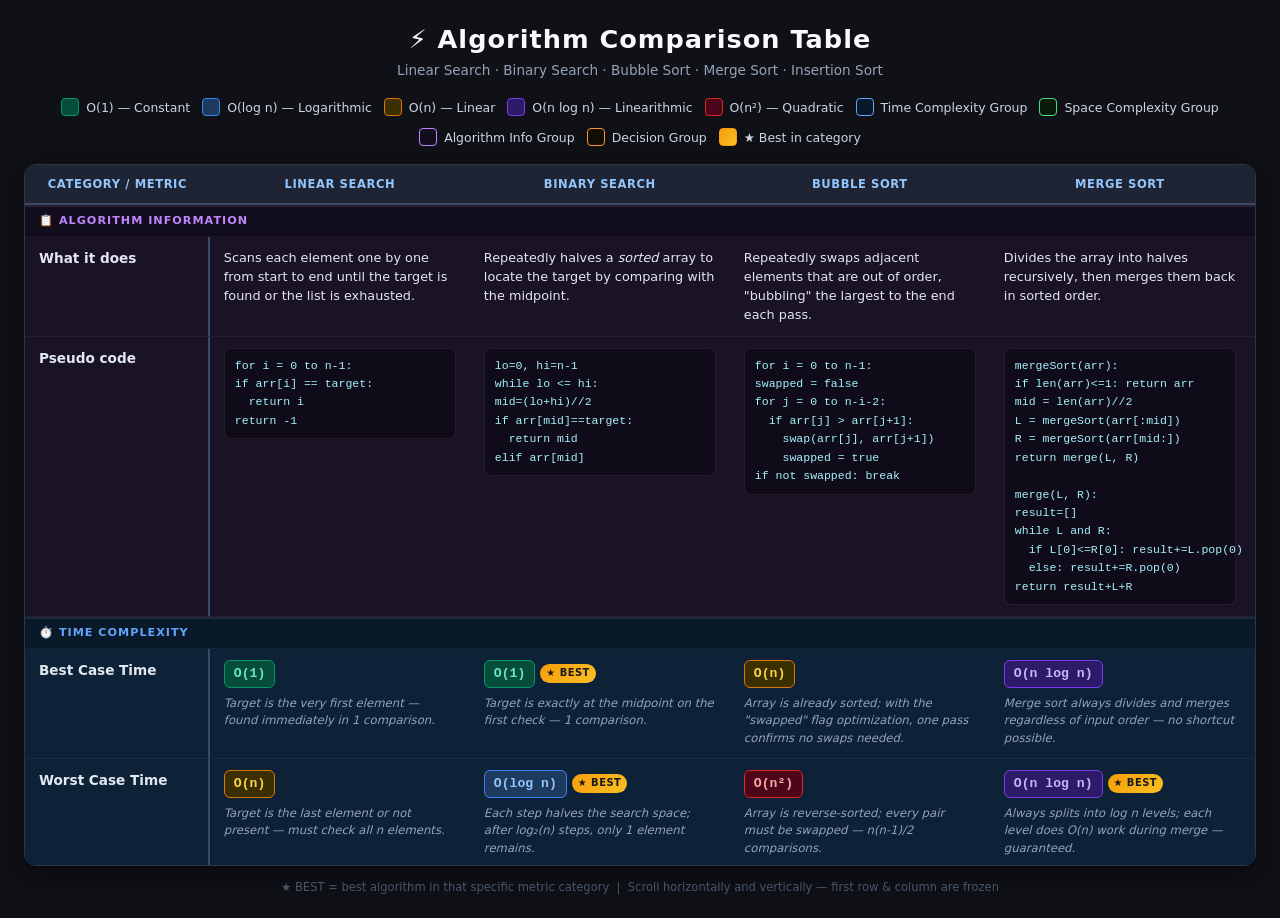
==== commit 63513c7b: "Update algorithms.html" ====
--- a/algorithms.html
+++ b/algorithms.html
@@ -1,386 +1,542 @@
 <!DOCTYPE html>
 <html lang="en">
 <head>
-  <meta charset="UTF-8" />
-  <meta name="viewport" content="width=device-width, initial-scale=1.0" />
-  <title>Algorithm Comparison Table</title>
-  <style>
-    :root {
-      --bg: #f4f6f8;
-      --text: #1f2937;
-      --border: #d1d5db;
-      --header-bg: #111827;
-      --header-text: #ffffff;
-
-      --time-row: #eef6ff;
-      --time-row-first: #dbeafe;
-
-      --space-row: #f5f3ff;
-      --space-row-first: #e9d5ff;
-
-      --other-row: #f8fafc;
-      --other-row-first: #e5e7eb;
-
-      --best-bg: #dcfce7;
-      --best-text: #166534;
-      --best-border: #22c55e;
-
-      --summary-bg: #eff6ff;
-      --summary-border: #3b82f6;
-    }
-
-    body {
-      font-family: Arial, sans-serif;
-      margin: 0;
-      padding: 24px;
-      background: var(--bg);
-      color: var(--text);
-    }
-
-    h1 {
-      text-align: center;
-      margin: 0 0 18px 0;
-      color: #111827;
-    }
-
-    .note {
-      max-width: 1400px;
-      margin: 0 auto 20px auto;
-      background: var(--summary-bg);
-      border-left: 5px solid var(--summary-border);
-      padding: 12px 16px;
-      border-radius: 8px;
-      line-height: 1.6;
-    }
-
-    .table-container {
-      max-width: 1400px;
-      margin: 0 auto;
-      overflow: auto;
-      background: #ffffff;
-      border-radius: 12px;
-      box-shadow: 0 4px 16px rgba(0, 0, 0, 0.08);
-      max-height: 80vh;
-    }
-
-    table {
-      width: 100%;
-      border-collapse: separate;
-      border-spacing: 0;
-      min-width: 1400px;
-    }
-
-    th, td {
-      border: 1px solid var(--border);
-      padding: 14px;
-      vertical-align: top;
-      text-align: left;
-      line-height: 1.5;
-      background-clip: padding-box;
-    }
-
-    thead th {
-      background: var(--header-bg);
-      color: var(--header-text);
-      text-align: center;
-      font-weight: 700;
-      position: sticky;
-      top: 0;
-      z-index: 30;
-    }
-
-    th:first-child,
-    td:first-child {
-      position: sticky;
-      left: 0;
-      z-index: 20;
-      font-weight: bold;
-      width: 220px;
-      min-width: 220px;
-    }
-
-    thead th:first-child {
-      z-index: 40;
-      background: #000000;
-    }
-
-    tbody td:first-child {
-      background: var(--other-row-first);
-    }
-
-    tbody tr:nth-child(even) td:not(:first-child) {
-      background: #f9fafb;
-    }
-
-    .group-time td {
-      background: var(--time-row) !important;
-    }
-
-    .group-time td:first-child {
-      background: var(--time-row-first) !important;
-    }
-
-    .group-space td {
-      background: var(--space-row) !important;
-    }
-
-    .group-space td:first-child {
-      background: var(--space-row-first) !important;
-    }
-
-    .group-general td {
-      background: var(--other-row) !important;
-    }
-
-    .group-general td:first-child {
-      background: var(--other-row-first) !important;
-    }
-
-    .complexity {
-      font-weight: bold;
-      color: #2563eb;
-    }
-
-    .best {
-      background: var(--best-bg);
-      color: var(--best-text);
-      border: 1px solid var(--best-border);
-      padding: 2px 8px;
-      border-radius: 999px;
-      display: inline-block;
-      font-weight: 700;
-    }
-
-    ul {
-      margin: 0;
-      padding-left: 20px;
-    }
-
-    pre {
-      background: #111827;
-      color: #f9fafb;
-      padding: 12px;
-      border-radius: 8px;
-      overflow-x: auto;
-      font-size: 13px;
-      line-height: 1.4;
-      margin: 0;
-      white-space: pre-wrap;
-    }
-
-    .summary {
-      max-width: 1400px;
-      margin: 20px auto 0 auto;
-      background: #ffffff;
-      border-radius: 12px;
-      box-shadow: 0 4px 16px rgba(0, 0, 0, 0.08);
-      padding: 18px 20px;
-      line-height: 1.7;
-    }
-
-    .summary h2 {
-      margin-top: 0;
-      color: #111827;
-    }
-
-    .summary strong {
-      color: #111827;
-    }
-  </style>
+<meta charset="UTF-8">
+<meta name="viewport" content="width=device-width, initial-scale=1.0">
+<title>Algorithm Comparison Table</title>
+<style>
+  * { box-sizing: border-box; margin: 0; padding: 0; }
+  body {
+    font-family: 'Segoe UI', system-ui, sans-serif;
+    background: #0f1117;
+    color: #e2e8f0;
+    padding: 24px;
+    min-height: 100vh;
+  }
+  h1 {
+    text-align: center;
+    font-size: 1.6rem;
+    margin-bottom: 8px;
+    color: #f8fafc;
+    letter-spacing: 1px;
+  }
+  .subtitle {
+    text-align: center;
+    color: #94a3b8;
+    font-size: 0.85rem;
+    margin-bottom: 20px;
+  }
+
+  /* Legend */
+  .legend {
+    display: flex;
+    flex-wrap: wrap;
+    gap: 12px;
+    justify-content: center;
+    margin-bottom: 18px;
+  }
+  .legend-item {
+    display: flex;
+    align-items: center;
+    gap: 7px;
+    font-size: 0.78rem;
+    color: #cbd5e1;
+  }
+  .legend-box {
+    width: 18px; height: 18px;
+    border-radius: 4px;
+    border: 1px solid rgba(255,255,255,0.15);
+  }
+
+  /* Best badge */
+  .best-badge {
+    display: inline-block;
+    background: linear-gradient(135deg, #f59e0b, #fbbf24);
+    color: #1a1a1a;
+    font-size: 0.62rem;
+    font-weight: 800;
+    padding: 2px 6px;
+    border-radius: 10px;
+    margin-left: 5px;
+    vertical-align: middle;
+    letter-spacing: 0.5px;
+    white-space: nowrap;
+  }
+
+  /* Wrapper */
+  .table-wrapper {
+    overflow: auto;
+    max-height: 78vh;
+    border-radius: 12px;
+    border: 1px solid #2d3748;
+    box-shadow: 0 8px 32px rgba(0,0,0,0.5);
+  }
+
+  table {
+    border-collapse: separate;
+    border-spacing: 0;
+    width: max-content;
+    min-width: 100%;
+  }
+
+  /* ── Sticky header row ── */
+  thead th {
+    position: sticky;
+    top: 0;
+    z-index: 30;
+    background: #1e2433;
+    color: #93c5fd;
+    font-size: 0.72rem;
+    font-weight: 700;
+    text-transform: uppercase;
+    letter-spacing: 0.6px;
+    padding: 12px 14px;
+    border-bottom: 2px solid #3b4a6b;
+    white-space: nowrap;
+  }
+
+  /* ── Sticky first column ── */
+  td:first-child, th:first-child {
+    position: sticky;
+    left: 0;
+    z-index: 20;
+  }
+  thead th:first-child {
+    z-index: 40;
+    background: #1e2433;
+  }
+  td:first-child {
+    background: inherit;
+    font-weight: 700;
+    font-size: 0.85rem;
+    white-space: nowrap;
+    min-width: 160px;
+    border-right: 2px solid #3b4a6b;
+  }
+
+  /* ── Group header rows ── */
+  .group-header td {
+    font-size: 0.7rem;
+    font-weight: 800;
+    text-transform: uppercase;
+    letter-spacing: 1px;
+    padding: 6px 14px;
+    border-top: 2px solid rgba(255,255,255,0.08);
+  }
+
+  /* ── Data cells ── */
+  td {
+    padding: 11px 14px;
+    font-size: 0.8rem;
+    border-bottom: 1px solid rgba(255,255,255,0.05);
+    vertical-align: top;
+    line-height: 1.5;
+    min-width: 160px;
+    max-width: 260px;
+  }
+
+  /* ── Complexity badge ── */
+  .badge {
+    display: inline-block;
+    font-family: 'Courier New', monospace;
+    font-size: 0.82rem;
+    font-weight: 700;
+    padding: 3px 9px;
+    border-radius: 6px;
+    margin-bottom: 4px;
+  }
+  .badge-o1    { background:#064e3b; color:#6ee7b7; border:1px solid #059669; }
+  .badge-ologn { background:#1e3a5f; color:#93c5fd; border:1px solid #3b82f6; }
+  .badge-on    { background:#3b2f00; color:#fcd34d; border:1px solid #d97706; }
+  .badge-onlogn{ background:#2d1b69; color:#c4b5fd; border:1px solid #7c3aed; }
+  .badge-on2   { background:#4c0519; color:#fca5a5; border:1px solid #dc2626; }
+
+  .why-text {
+    font-size: 0.73rem;
+    color: #94a3b8;
+    margin-top: 3px;
+    font-style: italic;
+  }
+
+  /* ── Color groups ── */
+  /* TIME COMPLEXITY GROUP */
+  .row-time-best  { background: #0d2137; }
+  .row-time-worst { background: #0d2137; }
+  .row-time-avg   { background: #0d2137; }
+  .group-time     { background: #0a1929; color: #60a5fa; }
+
+  /* SPACE COMPLEXITY GROUP */
+  .row-space-best  { background: #0d1f0d; }
+  .row-space-worst { background: #0d1f0d; }
+  .row-space-avg   { background: #0d1f0d; }
+  .group-space     { background: #091a09; color: #4ade80; }
+
+  /* META GROUP (what, pseudo, use cases, etc.) */
+  .row-meta  { background: #1a1225; }
+  .group-meta{ background: #120d1c; color: #c084fc; }
+
+  /* DECISION GROUP */
+  .row-decision { background: #1a1208; }
+  .group-decision{ background: #120e04; color: #fb923c; }
+
+  /* Hover */
+  tbody tr:hover td { filter: brightness(1.18); transition: filter 0.15s; }
+
+  /* Pseudocode */
+  .pseudo {
+    font-family: 'Courier New', monospace;
+    font-size: 0.72rem;
+    background: rgba(0,0,0,0.35);
+    border: 1px solid rgba(255,255,255,0.08);
+    border-radius: 6px;
+    padding: 8px 10px;
+    white-space: pre;
+    line-height: 1.6;
+    color: #a5f3fc;
+    min-width: 220px;
+  }
+
+  /* Scrollbar */
+  .table-wrapper::-webkit-scrollbar { width: 8px; height: 8px; }
+  .table-wrapper::-webkit-scrollbar-track { background: #1a1f2e; }
+  .table-wrapper::-webkit-scrollbar-thumb { background: #3b4a6b; border-radius: 4px; }
+  .table-wrapper::-webkit-scrollbar-thumb:hover { background: #4a5a8a; }
+
+  .tag {
+    display: inline-block;
+    background: rgba(255,255,255,0.08);
+    border: 1px solid rgba(255,255,255,0.12);
+    border-radius: 4px;
+    padding: 2px 7px;
+    font-size: 0.72rem;
+    margin: 2px 2px 2px 0;
+    color: #e2e8f0;
+  }
+
+  .tradeoff { color: #fca5a5; font-size: 0.78rem; }
+  .why-choose { color: #86efac; font-size: 0.78rem; }
+
+  .col-algo { min-width: 160px; }
+</style>
 </head>
 <body>
-  <h1>Algorithm Comparison Table</h1>
-
-  <div class="note">
-    <strong>How to use:</strong> choose the algorithm based on whether the data is sorted, how large the dataset is, how much memory you can use, and whether you need fast searching or stable sorting.
-  </div>
-
-  <div class="table-container">
-    <table>
-      <thead>
-        <tr>
-          <th>Criteria</th>
-          <th>Linear Search</th>
-          <th>Binary Search</th>
-          <th>Bubble Sort</th>
-          <th>Merge Sort</th>
-          <th>Insertion Sort</th>
-        </tr>
-      </thead>
-
-      <tbody>
-        <tr class="group-general">
-          <td>What it does</td>
-          <td>Checks elements one by one from the beginning to the end until the target is found or the list ends.</td>
-          <td>Searches for a target in a <strong>sorted</strong> array by repeatedly dividing the search range in half.</td>
-          <td>Sorts an array by repeatedly comparing adjacent elements and swapping them if they are in the wrong order.</td>
-          <td>Sorts an array by dividing it into halves, sorting each half, and then merging the sorted halves.</td>
-          <td>Sorts an array by building a sorted prefix one element at a time and inserting each new element into its correct position.</td>
-        </tr>
-
-        <tr class="group-general">
-          <td>Pseudo code</td>
-          <td><pre>LinearSearch(arr, target):
-  for i from 0 to length(arr) - 1:
-      if arr[i] == target:
-          return i
-  return -1</pre></td>
-          <td><pre>BinarySearch(arr, target):
-  left = 0
-  right = length(arr) - 1
-
-  while left <= right:
-      mid = (left + right) // 2
-
-      if arr[mid] == target:
-          return mid
-      else if arr[mid] < target:
-          left = mid + 1
-      else:
-          right = mid - 1
-
-  return -1</pre></td>
-          <td><pre>BubbleSort(arr):
-  n = length(arr)
-
-  for i from 0 to n - 1:
-      swapped = false
-
-      for j from 0 to n - i - 2:
-          if arr[j] > arr[j + 1]:
-              swap arr[j], arr[j + 1]
-              swapped = true
-
-      if swapped == false:
-          break
-
-  return arr</pre></td>
-          <td><pre>MergeSort(arr):
-  if length(arr) <= 1:
-      return arr
-
-  mid = length(arr) // 2
-  left = MergeSort(arr[0:mid])
-  right = MergeSort(arr[mid:end])
-
-  return Merge(left, right)
-
-Merge(left, right):
-  result = []
-
-  while left and right are not empty:
-      if left[0] <= right[0]:
-          append left[0] to result
-          remove left[0]
-      else:
-          append right[0] to result
-          remove right[0]
-
-  append remaining elements
-  return result</pre></td>
-          <td><pre>InsertionSort(a):
-  for i = 1 to n - 1:
-      key = a[i]
-      j = i - 1
-      while j >= 0 and a[j] > key:
-          a[j + 1] = a[j]
-          j -= 1
-      a[j + 1] = key</pre></td>
-        </tr>
-
-        <tr class="group-time">
-          <td>Best case time complexity</td>
-          <td><span class="complexity">O(1)</span> — target is the first element.</td>
-          <td><span class="complexity">O(1)</span> — target is exactly the middle element.</td>
-          <td><span class="complexity">O(n)</span> <span class="best">Best among comparison sorts</span> — one pass if already sorted.</td>
-          <td><span class="complexity">O(n log n)</span> <span class="best">Best among all listed sorting algorithms for worst/average consistency</span> — always divides and merges.</td>
-          <td><span class="complexity">O(n)</span> <span class="best">Best among adaptive sorts</span> — already sorted input needs minimal work.</td>
-        </tr>
-
-        <tr class="group-time">
-          <td>Worst case time complexity</td>
-          <td><span class="complexity">O(n)</span> <span class="best">Highest for search</span> — target is last or not present.</td>
-          <td><span class="complexity">O(log n)</span> <span class="best">Lowest for search</span> — each step halves the range.</td>
-          <td><span class="complexity">O(n²)</span> <span class="best">Highest among the three simple sorts</span> — reverse-sorted input causes many swaps.</td>
-          <td><span class="complexity">O(n log n)</span> <span class="best">Best worst-case among listed sorts</span> — guaranteed divide-and-merge performance.</td>
-          <td><span class="complexity">O(n²)</span> <span class="best">Highest among adaptive/simple sorts</span> — reverse-sorted input causes maximum shifting.</td>
-        </tr>
-
-        <tr class="group-time">
-          <td>Average case time complexity</td>
-          <td><span class="complexity">O(n)</span></td>
-          <td><span class="complexity">O(log n)</span></td>
-          <td><span class="complexity">O(n²)</span></td>
-          <td><span class="complexity">O(n log n)</span></td>
-          <td><span class="complexity">O(n²)</span></td>
-        </tr>
-
-        <tr class="group-space">
-          <td>Best case space complexity</td>
-          <td><span class="complexity">O(1)</span></td>
-          <td><span class="complexity">O(1)</span></td>
-          <td><span class="complexity">O(1)</span></td>
-          <td><span class="complexity">O(n)</span> <span class="best">Highest memory use</span> — extra arrays are required even in the best case.</td>
-          <td><span class="complexity">O(1)</span></td>
-        </tr>
-
-        <tr class="group-space">
-          <td>Worst case space complexity</td>
-          <td><span class="complexity">O(1)</span></td>
-          <td><span class="complexity">O(1)</span> for iterative implementation; <span class="complexity">O(log n)</span> if recursive.</td>
-          <td><span class="complexity">O(1)</span></td>
-          <td><span class="complexity">O(n)</span> <span class="best">Highest memory use</span> — temporary subarrays and stack space are required.</td>
-          <td><span class="complexity">O(1)</span></td>
-        </tr>
-
-        <tr class="group-space">
-          <td>Average case space complexity</td>
-          <td><span class="complexity">O(1)</span></td>
-          <td><span class="complexity">O(1)</span></td>
-          <td><span class="complexity">O(1)</span></td>
-          <td><span class="complexity">O(n)</span> <span class="best">Highest memory use</span></td>
-          <td><span class="complexity">O(1)</span></td>
-        </tr>
-
-        <tr class="group-general">
-          <td>Best use cases</td>
-          <td>Unsorted or very small lists, linked lists, or simple one-time lookup.</td>
-          <td>Sorted arrays, fast lookup in ordered data, databases, dictionaries, or index-based search.</td>
-          <td>Teaching sorting basics, tiny datasets, or checking whether a list is already sorted.</td>
-          <td>Large datasets, stable sorting, linked lists, and external sorting for files too large for memory.</td>
-          <td>Small or nearly sorted datasets, online sorting, or when data arrives gradually.</td>
-        </tr>
-
-        <tr class="group-general">
-          <td>Why choose it</td>
-          <td>Works on any data without preprocessing and uses constant memory.</td>
-          <td>Very fast lookup when the data is already ordered.</td>
-          <td>Simple and in-place, but mainly useful for learning or tiny inputs.</td>
-          <td>Fast, stable, and predictable on large data.</td>
-          <td>Efficient when the data is already close to sorted and memory is limited.</td>
-        </tr>
-
-        <tr class="group-general">
-          <td>Main trade-off</td>
-          <td>Simple and memory-efficient, but slow on large data.</td>
-          <td>Fast search, but requires sorted data and random access.</td>
-          <td>Easy and in-place, but inefficient on large datasets.</td>
-          <td>Fast and stable, but uses extra memory.</td>
-          <td>In-place and good for near-sorted data, but quadratic on random or reversed input.</td>
-        </tr>
-      </tbody>
-    </table>
-  </div>
-
-  <div class="summary">
-    <h2>Summary of How to Use</h2>
-    <ul>
-      <li><strong>Linear Search:</strong> use for unsorted or very small data when simplicity matters.</li>
-      <li><strong>Binary Search:</strong> use when the data is already sorted and you need fast lookup.</li>
-      <li><strong>Bubble Sort:</strong> use mainly for learning or very small datasets.</li>
-      <li><strong>Merge Sort:</strong> use for large datasets when stable sorting and reliable performance are important.</li>
-      <li><strong>Insertion Sort:</strong> use for small or nearly sorted data, especially when the data arrives gradually.</li>
-    </ul>
-  </div>
+
+<h1>⚡ Algorithm Comparison Table</h1>
+<p class="subtitle">Linear Search · Binary Search · Bubble Sort · Merge Sort · Insertion Sort</p>
+
+<div class="legend">
+  <div class="legend-item"><div class="legend-box" style="background:#064e3b;border-color:#059669"></div> O(1) — Constant</div>
+  <div class="legend-item"><div class="legend-box" style="background:#1e3a5f;border-color:#3b82f6"></div> O(log n) — Logarithmic</div>
+  <div class="legend-item"><div class="legend-box" style="background:#3b2f00;border-color:#d97706"></div> O(n) — Linear</div>
+  <div class="legend-item"><div class="legend-box" style="background:#2d1b69;border-color:#7c3aed"></div> O(n log n) — Linearithmic</div>
+  <div class="legend-item"><div class="legend-box" style="background:#4c0519;border-color:#dc2626"></div> O(n²) — Quadratic</div>
+  <div class="legend-item"><div class="legend-box" style="background:#0a1929;border-color:#60a5fa"></div> Time Complexity Group</div>
+  <div class="legend-item"><div class="legend-box" style="background:#091a09;border-color:#4ade80"></div> Space Complexity Group</div>
+  <div class="legend-item"><div class="legend-box" style="background:#120d1c;border-color:#c084fc"></div> Algorithm Info Group</div>
+  <div class="legend-item"><div class="legend-box" style="background:#120e04;border-color:#fb923c"></div> Decision Group</div>
+  <div class="legend-item"><div class="legend-box" style="background:linear-gradient(135deg,#f59e0b,#fbbf24);border-color:#f59e0b"></div> ★ Best in category</div>
+</div>
+
+<div class="table-wrapper">
+<table>
+  <thead>
+    <tr>
+      <th class="col-algo">Category / Metric</th>
+      <th>Linear Search</th>
+      <th>Binary Search</th>
+      <th>Bubble Sort</th>
+      <th>Merge Sort</th>
+      <th>Insertion Sort</th>
+    </tr>
+  </thead>
+  <tbody>
+
+    <!-- ══════════════════ META GROUP ══════════════════ -->
+    <tr class="group-header group-meta">
+      <td colspan="6">📋 Algorithm Information</td>
+    </tr>
+
+    <tr class="row-meta">
+      <td>What it does</td>
+      <td>Scans each element one by one from start to end until the target is found or the list is exhausted.</td>
+      <td>Repeatedly halves a <em>sorted</em> array to locate the target by comparing with the midpoint.</td>
+      <td>Repeatedly swaps adjacent elements that are out of order, "bubbling" the largest to the end each pass.</td>
+      <td>Divides the array into halves recursively, then merges them back in sorted order.</td>
+      <td>Builds a sorted portion one element at a time by inserting each new element into its correct position.</td>
+    </tr>
+
+    <tr class="row-meta">
+      <td>Pseudo code</td>
+      <td><div class="pseudo">for i = 0 to n-1:
+if arr[i] == target:
+  return i
+return -1</div></td>
+      <td><div class="pseudo">lo=0, hi=n-1
+while lo <= hi:
+mid=(lo+hi)//2
+if arr[mid]==target:
+  return mid
+elif arr[mid]<target:
+  lo=mid+1
+else: hi=mid-1
+return -1</div></td>
+      <td><div class="pseudo">for i = 0 to n-1:
+swapped = false
+for j = 0 to n-i-2:
+  if arr[j] > arr[j+1]:
+    swap(arr[j], arr[j+1])
+    swapped = true
+if not swapped: break</div></td>
+      <td><div class="pseudo">mergeSort(arr):
+if len(arr)<=1: return arr
+mid = len(arr)//2
+L = mergeSort(arr[:mid])
+R = mergeSort(arr[mid:])
+return merge(L, R)
+
+merge(L, R):
+result=[]
+while L and R:
+  if L[0]<=R[0]: result+=L.pop(0)
+  else: result+=R.pop(0)
+return result+L+R</div></td>
+      <td><div class="pseudo">for i = 1 to n-1:
+key = arr[i]
+j = i - 1
+while j>=0 and arr[j]>key:
+  arr[j+1] = arr[j]
+  j -= 1
+arr[j+1] = key</div></td>
+    </tr>
+
+    <!-- ══════════════════ TIME COMPLEXITY GROUP ══════════════════ -->
+    <tr class="group-header group-time">
+      <td colspan="6">⏱️ Time Complexity</td>
+    </tr>
+
+    <!-- BEST CASE TIME -->
+    <tr class="row-time-best">
+      <td>Best Case Time</td>
+      <td>
+        <span class="badge badge-o1">O(1)</span>
+        <div class="why-text">Target is the very first element — found immediately in 1 comparison.</div>
+      </td>
+      <td>
+        <span class="badge badge-o1">O(1)</span><span class="best-badge">★ BEST</span>
+        <div class="why-text">Target is exactly at the midpoint on the first check — 1 comparison.</div>
+      </td>
+      <td>
+        <span class="badge badge-on">O(n)</span>
+        <div class="why-text">Array is already sorted; with the "swapped" flag optimization, one pass confirms no swaps needed.</div>
+      </td>
+      <td>
+        <span class="badge badge-onlogn">O(n log n)</span>
+        <div class="why-text">Merge sort always divides and merges regardless of input order — no shortcut possible.</div>
+      </td>
+      <td>
+        <span class="badge badge-on">O(n)</span>
+        <div class="why-text">Array is already sorted; each element just compares once with its predecessor — no shifts needed.</div>
+      </td>
+    </tr>
+
+    <!-- WORST CASE TIME -->
+    <tr class="row-time-worst">
+      <td>Worst Case Time</td>
+      <td>
+        <span class="badge badge-on">O(n)</span>
+        <div class="why-text">Target is the last element or not present — must check all n elements.</div>
+      </td>
+      <td>
+        <span class="badge badge-ologn">O(log n)</span><span class="best-badge">★ BEST</span>
+        <div class="why-text">Each step halves the search space; after log₂(n) steps, only 1 element remains.</div>
+      </td>
+      <td>
+        <span class="badge badge-on2">O(n²)</span>
+        <div class="why-text">Array is reverse-sorted; every pair must be swapped — n(n-1)/2 comparisons.</div>
+      </td>
+      <td>
+        <span class="badge badge-onlogn">O(n log n)</span><span class="best-badge">★ BEST</span>
+        <div class="why-text">Always splits into log n levels; each level does O(n) work during merge — guaranteed.</div>
+      </td>
+      <td>
+        <span class="badge badge-on2">O(n²)</span>
+        <div class="why-text">Array is reverse-sorted; each new element must shift past all previous elements — n(n-1)/2 shifts.</div>
+      </td>
+    </tr>
+
+    <!-- AVERAGE CASE TIME -->
+    <tr class="row-time-avg">
+      <td>Average Case Time</td>
+      <td>
+        <span class="badge badge-on">O(n)</span>
+        <div class="why-text">On average, target is in the middle — still must scan ~n/2 elements, which is O(n).</div>
+      </td>
+      <td>
+        <span class="badge badge-ologn">O(log n)</span><span class="best-badge">★ BEST</span>
+        <div class="why-text">Random target position still requires ~log₂(n) halvings to locate it.</div>
+      </td>
+      <td>
+        <span class="badge badge-on2">O(n²)</span>
+        <div class="why-text">Random order still causes ~n²/4 comparisons and swaps on average.</div>
+      </td>
+      <td>
+        <span class="badge badge-onlogn">O(n log n)</span><span class="best-badge">★ BEST</span>
+        <div class="why-text">Consistent log n depth × n merge work regardless of input distribution.</div>
+      </td>
+      <td>
+        <span class="badge badge-on2">O(n²)</span>
+        <div class="why-text">Random order requires ~n²/4 comparisons and shifts on average.</div>
+      </td>
+    </tr>
+
+    <!-- ══════════════════ SPACE COMPLEXITY GROUP ══════════════════ -->
+    <tr class="group-header group-space">
+      <td colspan="6">💾 Space Complexity</td>
+    </tr>
+
+    <!-- BEST CASE SPACE -->
+    <tr class="row-space-best">
+      <td>Best Case Space</td>
+      <td>
+        <span class="badge badge-o1">O(1)</span><span class="best-badge">★ BEST</span>
+        <div class="why-text">Only needs a loop index variable — no extra memory regardless of input.</div>
+      </td>
+      <td>
+        <span class="badge badge-o1">O(1)</span><span class="best-badge">★ BEST</span>
+        <div class="why-text">Iterative version uses only lo, hi, mid pointers — constant extra space.</div>
+      </td>
+      <td>
+        <span class="badge badge-o1">O(1)</span><span class="best-badge">★ BEST</span>
+        <div class="why-text">In-place swaps; only needs a temp variable. No auxiliary array needed.</div>
+      </td>
+      <td>
+        <span class="badge badge-on">O(n)</span>
+        <div class="why-text">Even in the best case, merge requires an auxiliary array of size n to hold merged results.</div>
+      </td>
+      <td>
+        <span class="badge badge-o1">O(1)</span><span class="best-badge">★ BEST</span>
+        <div class="why-text">In-place insertion; only the key variable is needed as extra storage.</div>
+      </td>
+    </tr>
+
+    <!-- WORST CASE SPACE -->
+    <tr class="row-space-worst">
+      <td>Worst Case Space</td>
+      <td>
+        <span class="badge badge-o1">O(1)</span><span class="best-badge">★ BEST</span>
+        <div class="why-text">Always O(1) — no extra memory used regardless of array size.</div>
+      </td>
+      <td>
+        <span class="badge badge-o1">O(1)</span><span class="best-badge">★ BEST</span>
+        <div class="why-text">Iterative: O(1). Recursive: O(log n) call stack — but iterative is standard.</div>
+      </td>
+      <td>
+        <span class="badge badge-o1">O(1)</span><span class="best-badge">★ BEST</span>
+        <div class="why-text">In-place algorithm — only a constant number of variables used.</div>
+      </td>
+      <td>
+        <span class="badge badge-on">O(n)</span>
+        <div class="why-text">Always needs O(n) auxiliary space for the temporary arrays during merging.</div>
+      </td>
+      <td>
+        <span class="badge badge-o1">O(1)</span><span class="best-badge">★ BEST</span>
+        <div class="why-text">In-place — only one extra variable (key) regardless of input size.</div>
+      </td>
+    </tr>
+
+    <!-- AVERAGE CASE SPACE -->
+    <tr class="row-space-avg">
+      <td>Average Case Space</td>
+      <td>
+        <span class="badge badge-o1">O(1)</span><span class="best-badge">★ BEST</span>
+        <div class="why-text">Constant space always — just a pointer/index variable.</div>
+      </td>
+      <td>
+        <span class="badge badge-o1">O(1)</span><span class="best-badge">★ BEST</span>
+        <div class="why-text">Iterative approach is O(1); recursive adds O(log n) stack frames.</div>
+      </td>
+      <td>
+        <span class="badge badge-o1">O(1)</span><span class="best-badge">★ BEST</span>
+        <div class="why-text">In-place swapping — constant auxiliary space always.</div>
+      </td>
+      <td>
+        <span class="badge badge-on">O(n)</span>
+        <div class="why-text">Auxiliary arrays during merge always total O(n) space.</div>
+      </td>
+      <td>
+        <span class="badge badge-o1">O(1)</span><span class="best-badge">★ BEST</span>
+        <div class="why-text">In-place — no extra array needed, just one key variable.</div>
+      </td>
+    </tr>
+
+    <!-- ══════════════════ DECISION GROUP ══════════════════ -->
+    <tr class="group-header group-decision">
+      <td colspan="6">🎯 Decision Guide</td>
+    </tr>
+
+    <tr class="row-decision">
+      <td>Best Use Cases</td>
+      <td>
+        <span class="tag">Unsorted data</span>
+        <span class="tag">Small arrays</span>
+        <span class="tag">One-time search</span>
+        <span class="tag">Linked lists</span>
+        <span class="tag">Unknown structure</span>
+      </td>
+      <td>
+        <span class="tag">Sorted arrays</span>
+        <span class="tag">Large datasets</span>
+        <span class="tag">Repeated searches</span>
+        <span class="tag">Databases</span>
+        <span class="tag">Dictionary lookup</span>
+      </td>
+      <td>
+        <span class="tag">Educational purposes</span>
+        <span class="tag">Very small arrays</span>
+        <span class="tag">Nearly sorted data</span>
+        <span class="tag">Detecting if sorted</span>
+      </td>
+      <td>
+        <span class="tag">Large unsorted data</span>
+        <span class="tag">Stable sort needed</span>
+        <span class="tag">External sorting</span>
+        <span class="tag">Linked lists</span>
+        <span class="tag">Guaranteed performance</span>
+      </td>
+      <td>
+        <span class="tag">Nearly sorted data</span>
+        <span class="tag">Small arrays</span>
+        <span class="tag">Online sorting</span>
+        <span class="tag">Real-time insertion</span>
+        <span class="tag">Low memory</span>
+      </td>
+    </tr>
+
+    <tr class="row-decision">
+      <td>Why Choose It</td>
+      <td class="why-choose">Simple to implement, works on any data structure, no preprocessing required. The only option when data is unsorted and you search only once.</td>
+      <td class="why-choose">Extremely fast for large sorted arrays. O(log n) means searching 1 billion items takes only ~30 comparisons. Best search algorithm for sorted data.</td>
+      <td class="why-choose">Easiest sorting algorithm to understand and implement. Useful for teaching. With optimization, can detect already-sorted arrays in O(n).</td>
+      <td class="why-choose">Guaranteed O(n log n) in all cases — no bad inputs. Stable sort preserves equal element order. Best choice when predictability matters.</td>
+      <td class="why-choose">Excellent for nearly-sorted data and small arrays. Low overhead, in-place, stable. Often faster than Merge Sort in practice for small n.</td>
+    </tr>
+
+    <tr class="row-decision">
+      <td>Main Trade-off</td>
+      <td class="tradeoff">⚠️ Slow on large datasets (O(n) per search). If you search repeatedly, sorting first + Binary Search is far better.</td>
+      <td class="tradeoff">⚠️ Requires data to be <strong>sorted first</strong>. Sorting cost must be amortized over many searches to justify it. Not for linked lists.</td>
+      <td class="tradeoff">⚠️ O(n²) time makes it impractical for large datasets. Never use in production for n &gt; 1000.</td>
+      <td class="tradeoff">⚠️ Requires O(n) extra memory. Not in-place. Slower than Insertion Sort for small arrays due to recursion overhead.</td>
+      <td class="tradeoff">⚠️ O(n²) worst case on reverse-sorted data. Degrades badly on large, random datasets. Not suitable for large n.</td>
+    </tr>
+
+  </tbody>
+</table>
+</div>
+
+<p style="text-align:center;color:#475569;font-size:0.72rem;margin-top:14px;">
+  ★ BEST = best algorithm in that specific metric category &nbsp;|&nbsp; Scroll horizontally and vertically — first row &amp; column are frozen
+</p>
+
 </body>
 </html>
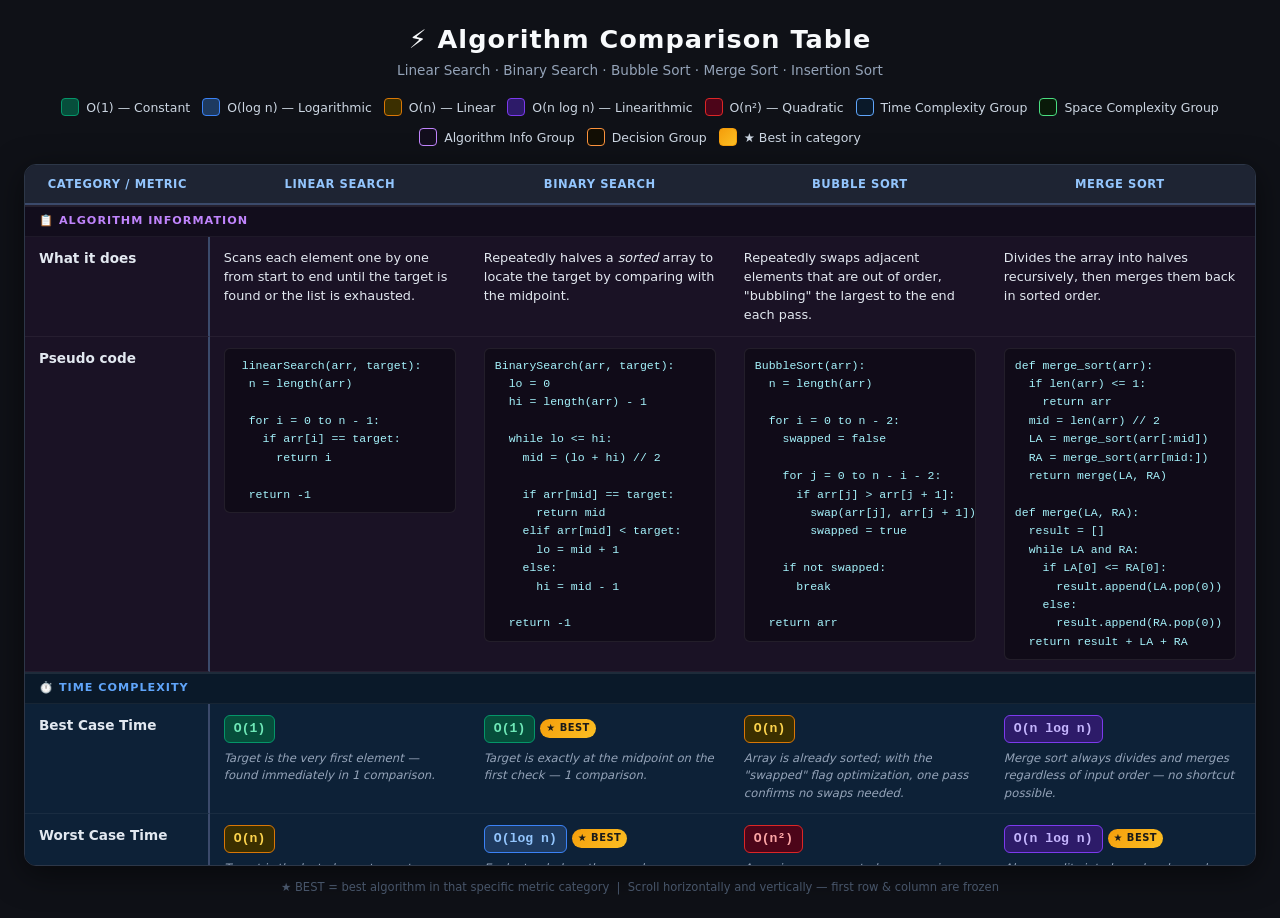
==== commit fcdea947: "Update algorithms.html" ====
--- a/algorithms.html
+++ b/algorithms.html
@@ -267,47 +267,92 @@
 
     <tr class="row-meta">
       <td>Pseudo code</td>
-      <td><div class="pseudo">for i = 0 to n-1:
-if arr[i] == target:
-  return i
-return -1</div></td>
-      <td><div class="pseudo">lo=0, hi=n-1
-while lo <= hi:
-mid=(lo+hi)//2
-if arr[mid]==target:
-  return mid
-elif arr[mid]<target:
-  lo=mid+1
-else: hi=mid-1
-return -1</div></td>
-      <td><div class="pseudo">for i = 0 to n-1:
-swapped = false
-for j = 0 to n-i-2:
-  if arr[j] > arr[j+1]:
-    swap(arr[j], arr[j+1])
-    swapped = true
-if not swapped: break</div></td>
-      <td><div class="pseudo">mergeSort(arr):
-if len(arr)<=1: return arr
-mid = len(arr)//2
-L = mergeSort(arr[:mid])
-R = mergeSort(arr[mid:])
-return merge(L, R)
-
-merge(L, R):
-result=[]
-while L and R:
-  if L[0]<=R[0]: result+=L.pop(0)
-  else: result+=R.pop(0)
-return result+L+R</div></td>
-      <td><div class="pseudo">for i = 1 to n-1:
-key = arr[i]
-j = i - 1
-while j>=0 and arr[j]>key:
-  arr[j+1] = arr[j]
-  j -= 1
-arr[j+1] = key</div></td>
-    </tr>
+     
+
+
+<td>
+  <div class="pseudo"> linearSearch(arr, target):
+  n = length(arr)
+
+  for i = 0 to n - 1:
+    if arr[i] == target:
+      return i
+
+  return -1</div>
+</td>
+<td>
+  <div class="pseudo">BinarySearch(arr, target):
+  lo = 0
+  hi = length(arr) - 1
+
+  while lo <= hi:
+    mid = (lo + hi) // 2
+
+    if arr[mid] == target:
+      return mid
+    elif arr[mid] < target:
+      lo = mid + 1
+    else:
+      hi = mid - 1
+
+  return -1</div>
+</td>
+
+<td>
+  <div class="pseudo">BubbleSort(arr):
+  n = length(arr)
+
+  for i = 0 to n - 2:
+    swapped = false
+
+    for j = 0 to n - i - 2:
+      if arr[j] > arr[j + 1]:
+        swap(arr[j], arr[j + 1])
+        swapped = true
+
+    if not swapped:
+      break
+
+  return arr</div>
+</td>
+
+      
+<td>
+  <div class="pseudo">def merge_sort(arr):
+  if len(arr) <= 1:
+    return arr
+  mid = len(arr) // 2
+  LA = merge_sort(arr[:mid])
+  RA = merge_sort(arr[mid:])
+  return merge(LA, RA)
+
+def merge(LA, RA):
+  result = []
+  while LA and RA:
+    if LA[0] <= RA[0]:
+      result.append(LA.pop(0))
+    else:
+      result.append(RA.pop(0))
+  return result + LA + RA</div>
+</td>
+
+
+<td>
+  <div class="pseudo"> insertionSort(arr):
+  n = length(arr)
+
+  for i = 1 to n - 1:
+    key = arr[i]
+    j = i - 1
+
+    while j >= 0 and arr[j] > key:
+      arr[j + 1] = arr[j]
+      j = j - 1
+
+    arr[j + 1] = key
+
+  return arr</div>
+</td>    </tr>
 
     <!-- ══════════════════ TIME COMPLEXITY GROUP ══════════════════ -->
     <tr class="group-header group-time">
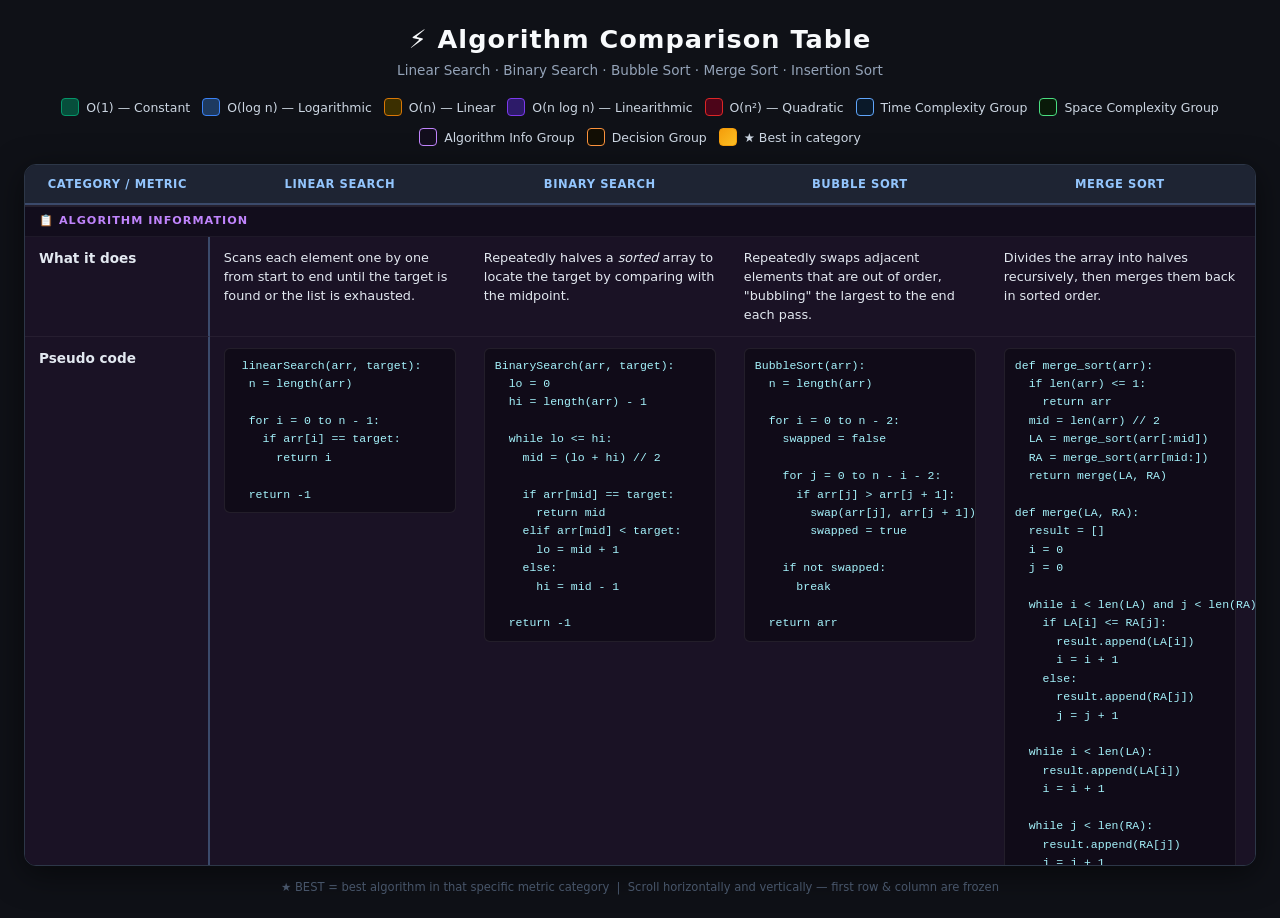
==== commit 9598766b: "Update algorithms.html" ====
--- a/algorithms.html
+++ b/algorithms.html
@@ -317,6 +317,8 @@
 </td>
 
       
+
+
 <td>
   <div class="pseudo">def merge_sort(arr):
   if len(arr) <= 1:
@@ -328,13 +330,28 @@
 
 def merge(LA, RA):
   result = []
-  while LA and RA:
-    if LA[0] <= RA[0]:
-      result.append(LA.pop(0))
+  i = 0
+  j = 0
+
+  while i < len(LA) and j < len(RA):
+    if LA[i] <= RA[j]:
+      result.append(LA[i])
+      i = i + 1
     else:
-      result.append(RA.pop(0))
-  return result + LA + RA</div>
+      result.append(RA[j])
+      j = j + 1
+
+  while i < len(LA):
+    result.append(LA[i])
+    i = i + 1
+
+  while j < len(RA):
+    result.append(RA[j])
+    j = j + 1
+
+  return result</div>
 </td>
+
 
 
 <td>
